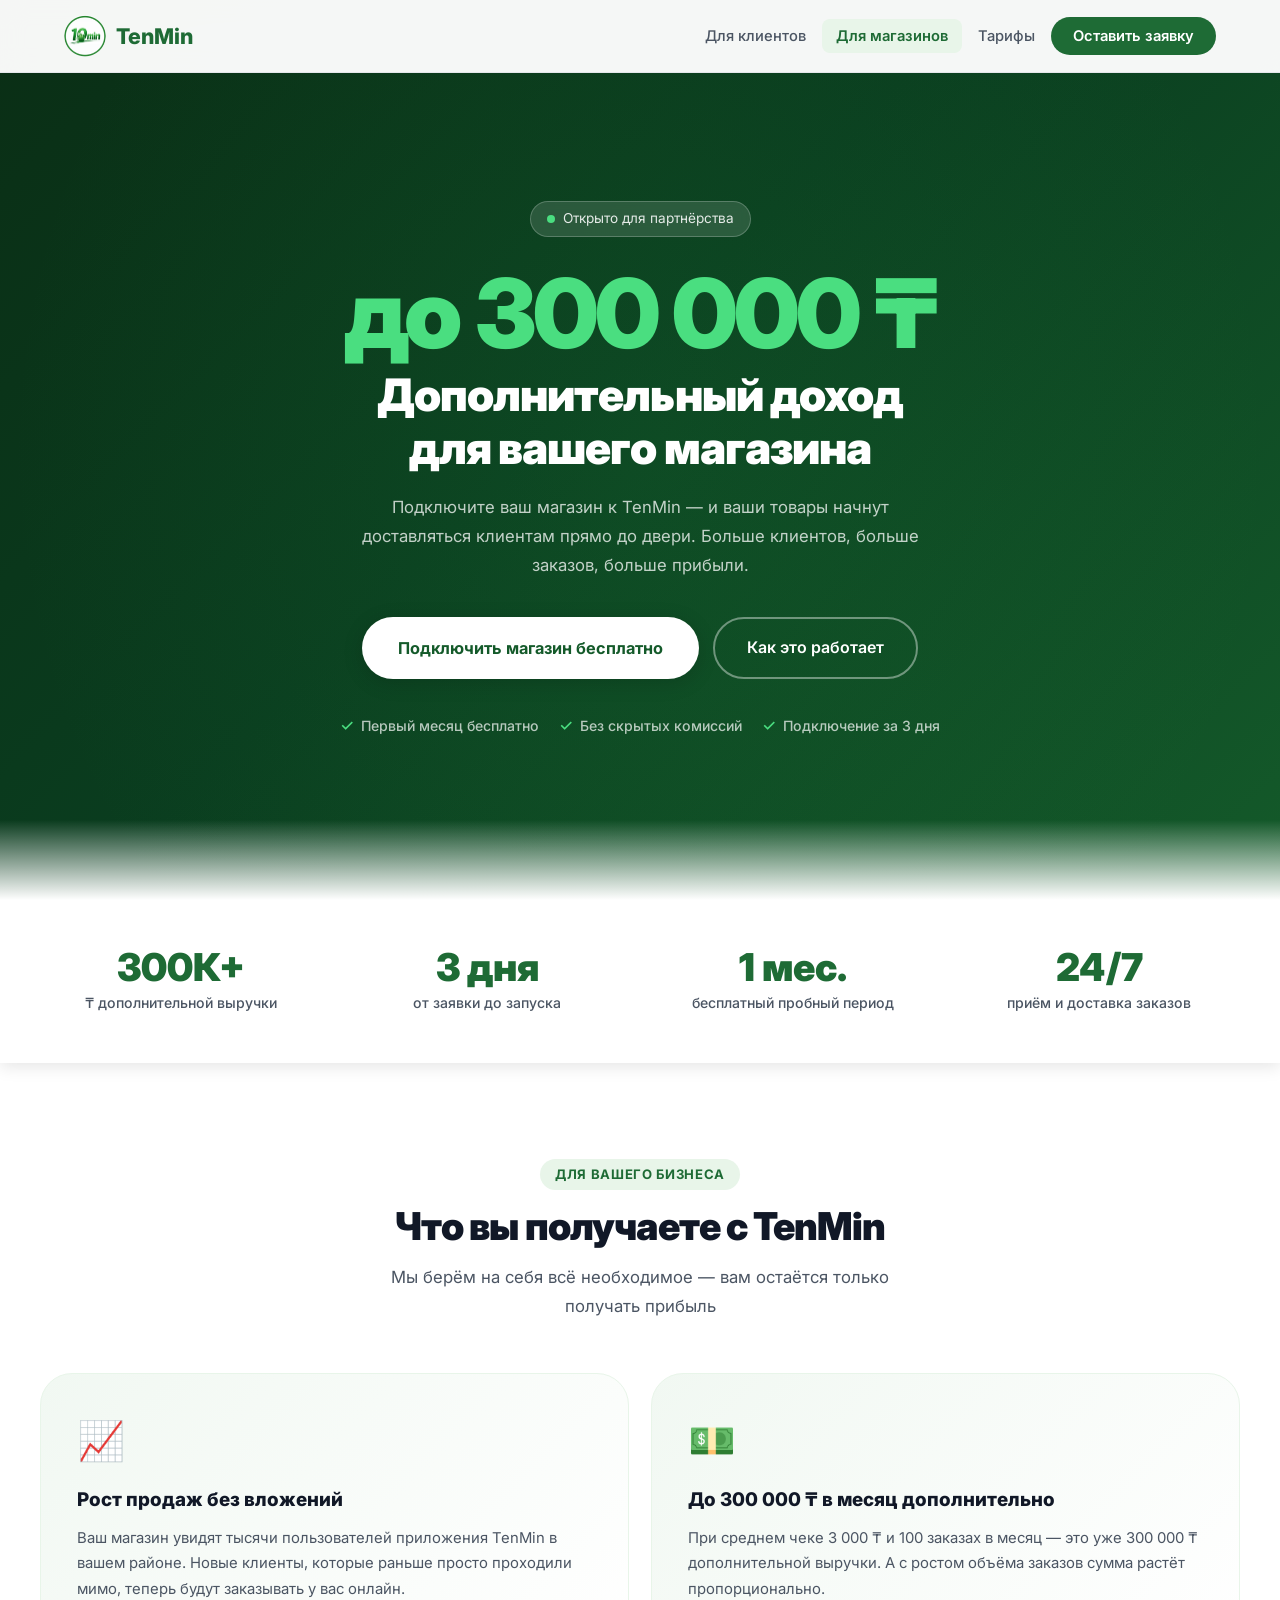
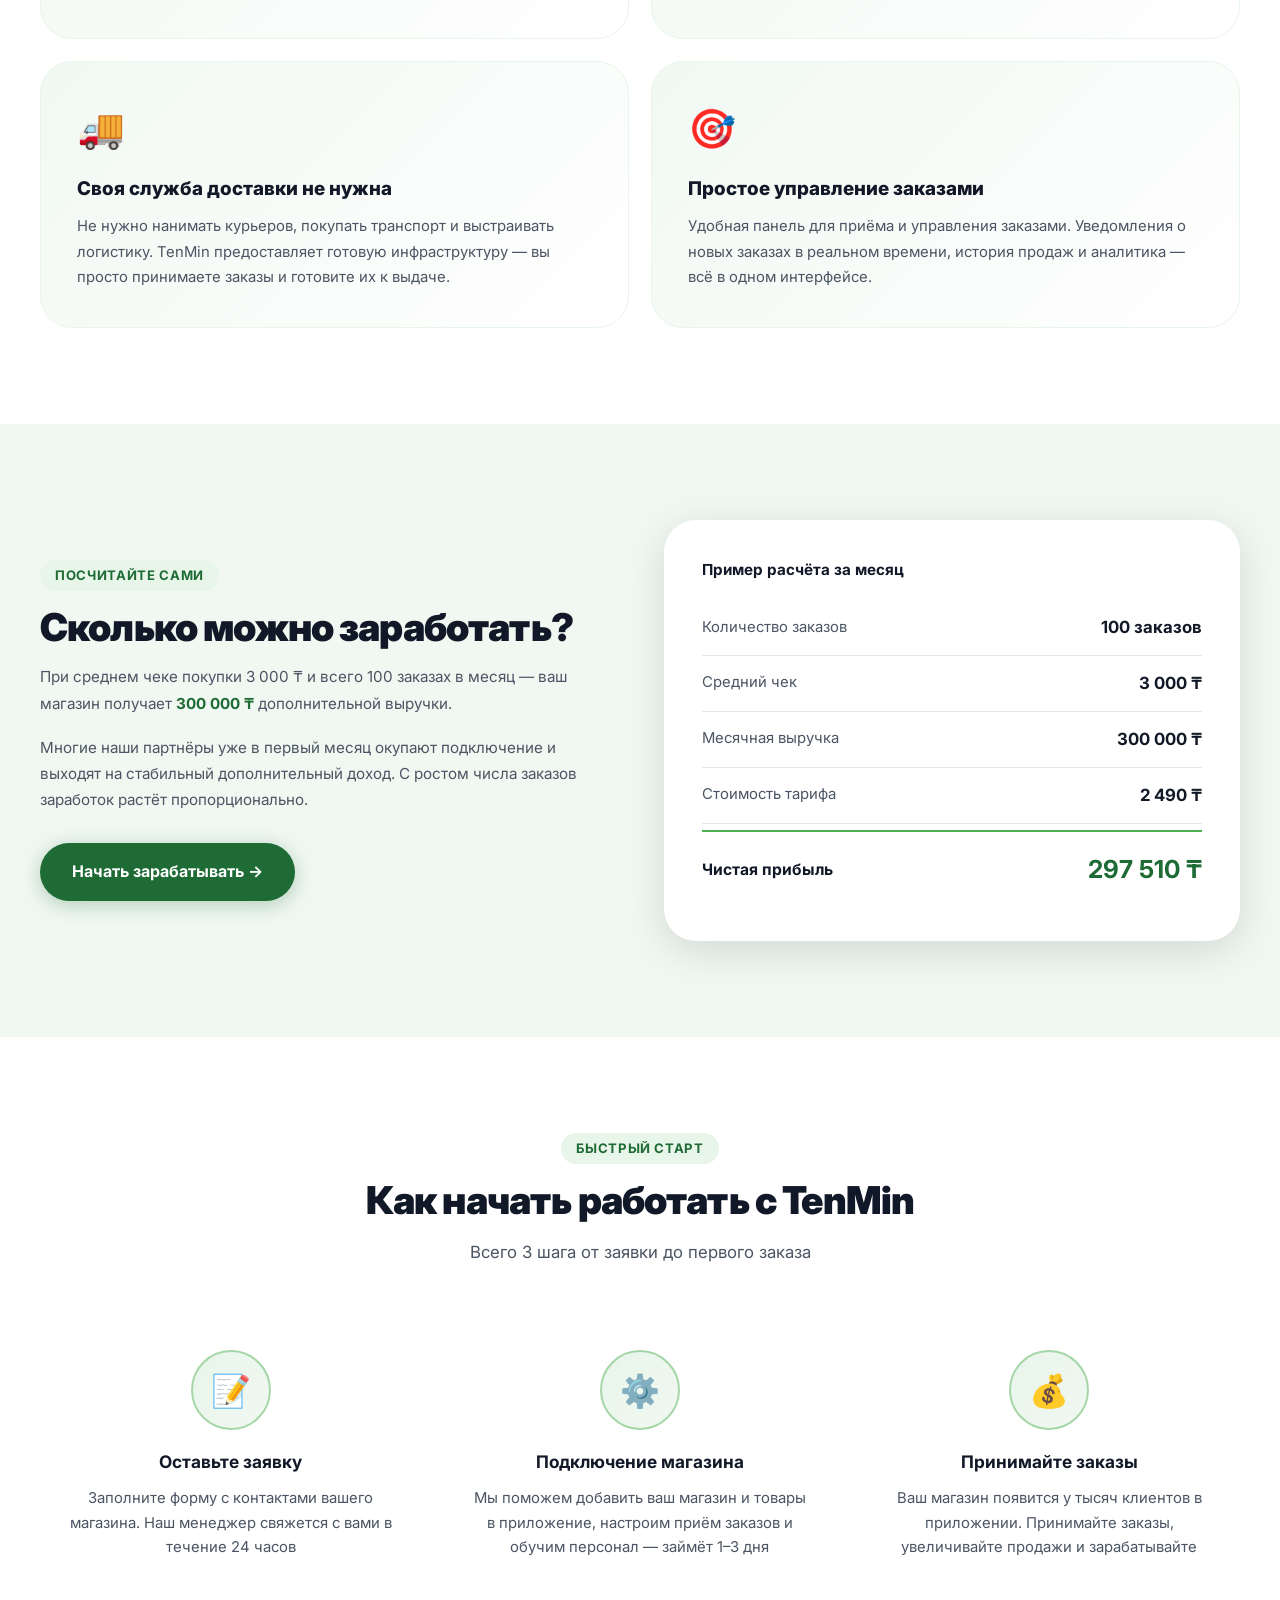
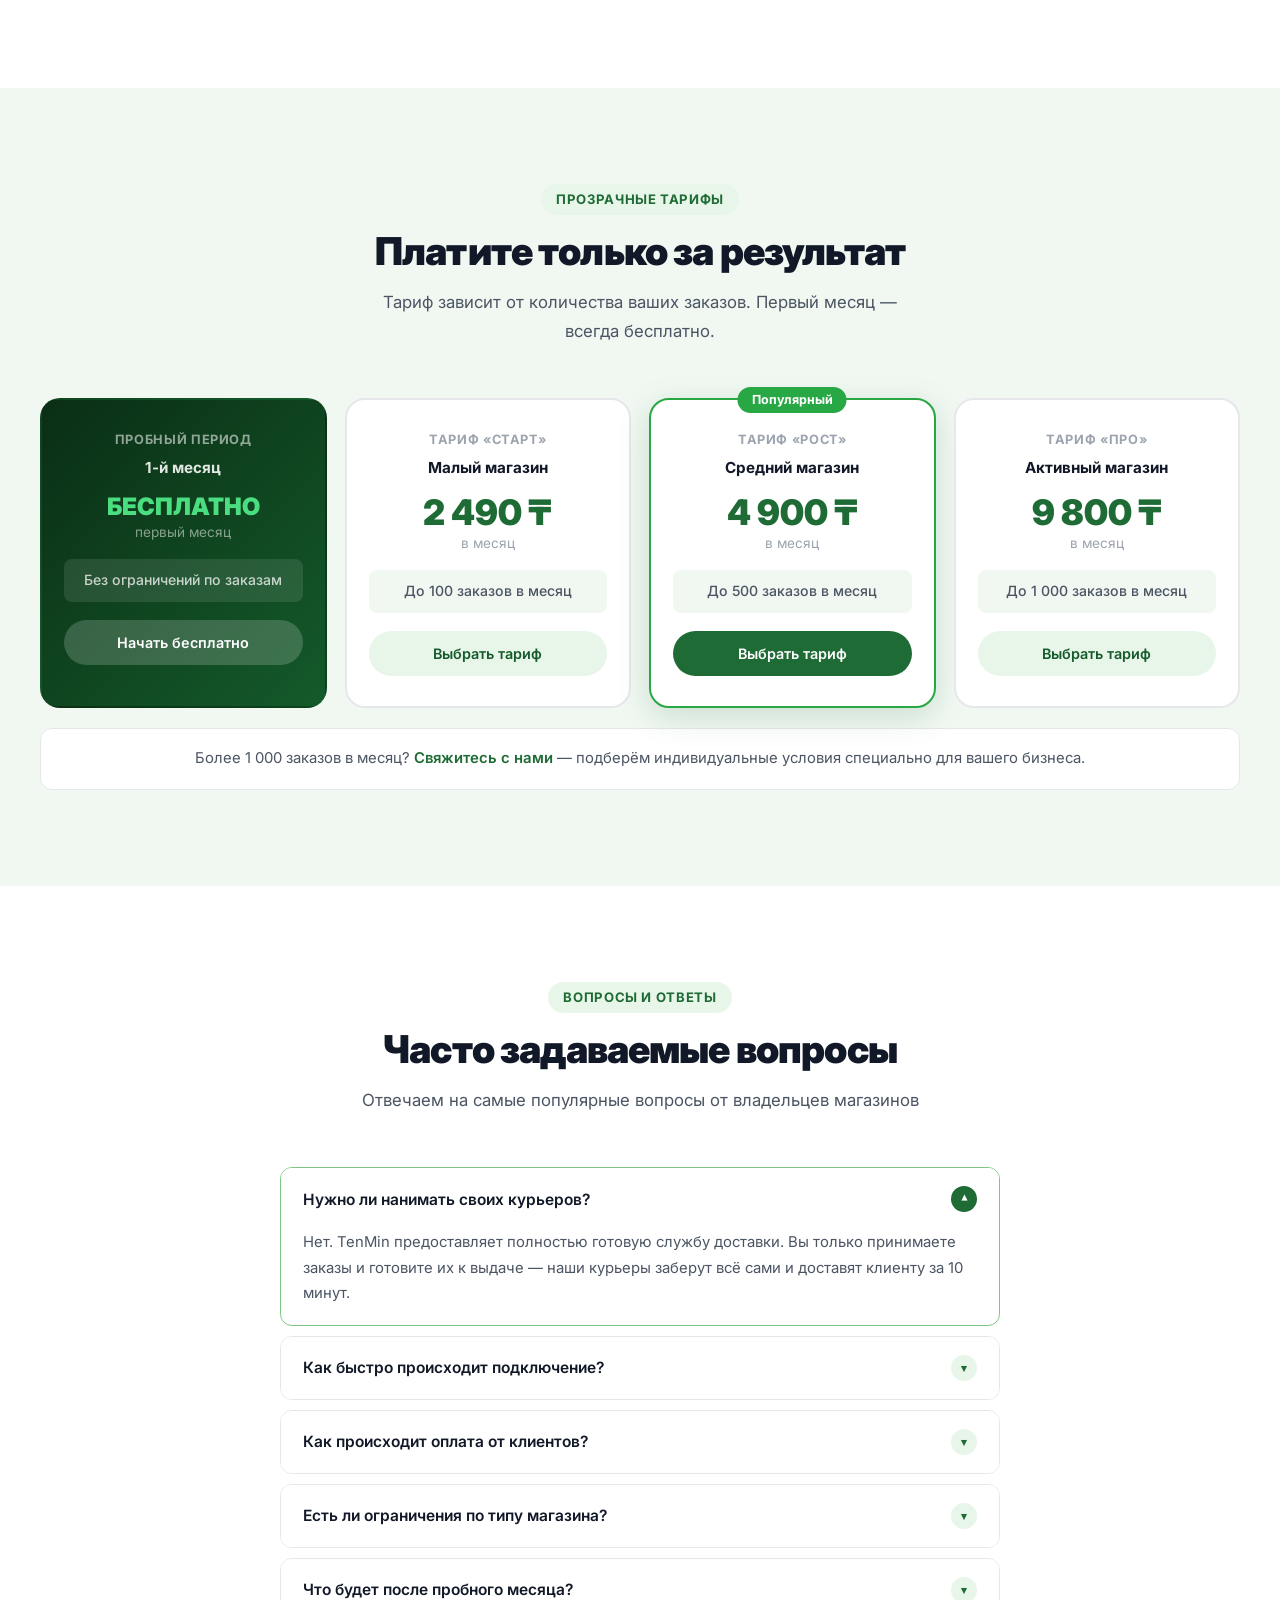
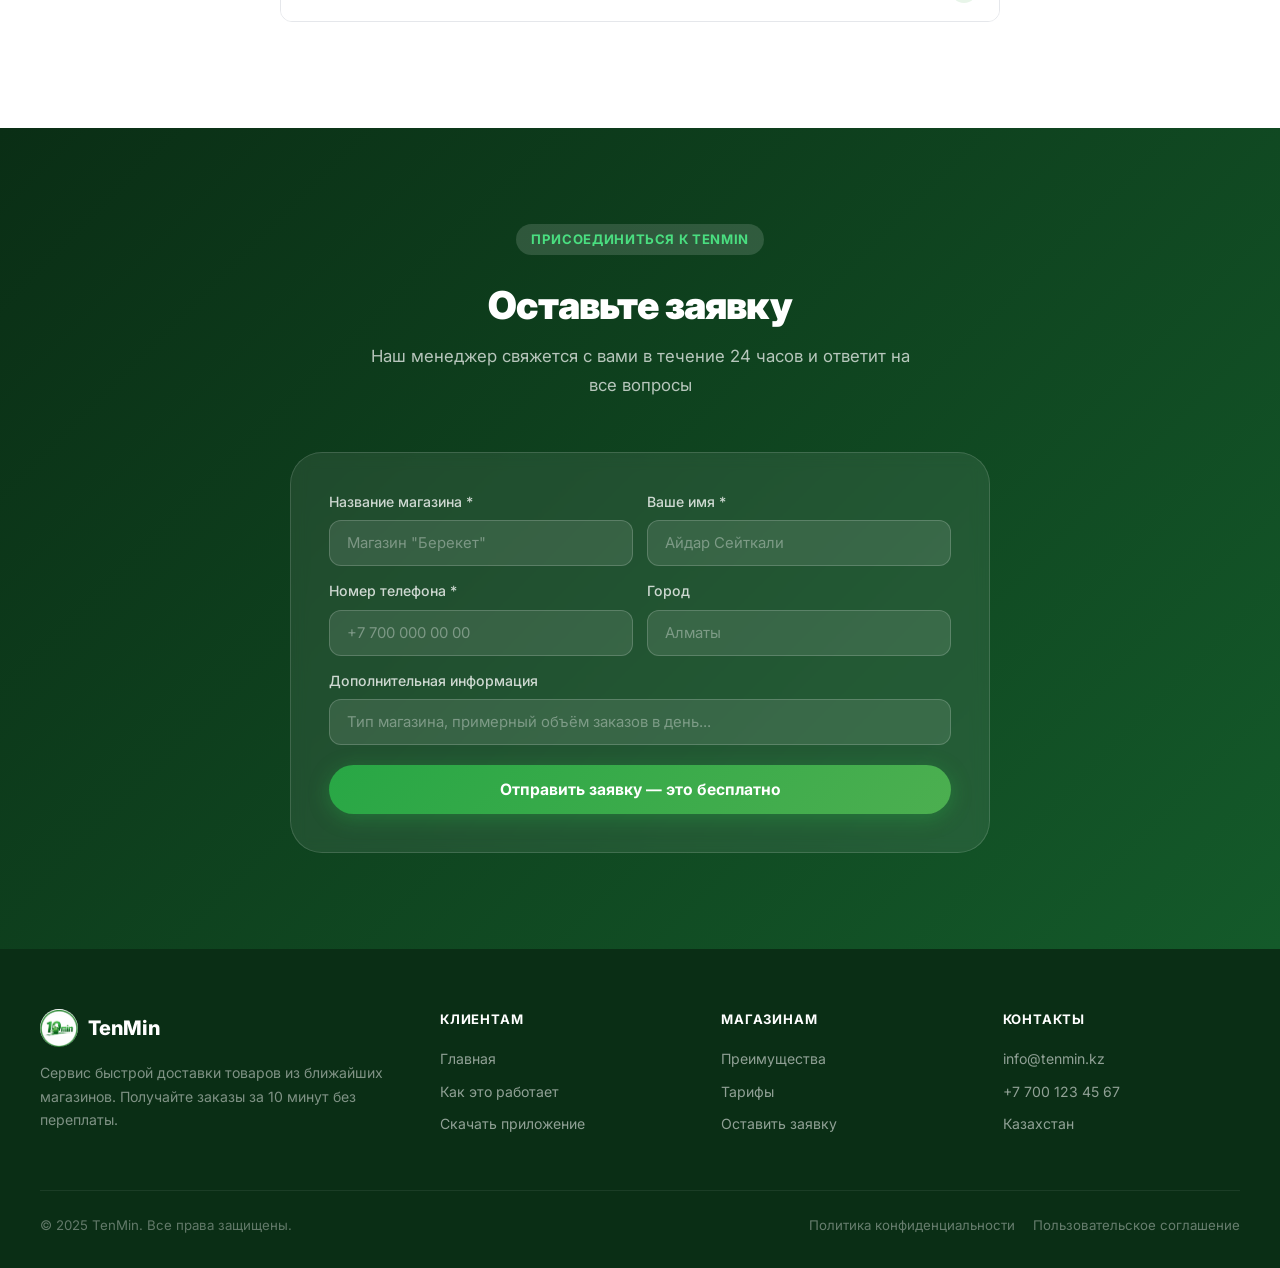
==== for-stores.html @ 0882eae9 "first commit" ====
<!DOCTYPE html>
<html lang="ru">
<head>
  <meta charset="UTF-8">
  <meta name="viewport" content="width=device-width, initial-scale=1.0">
  <title>Для магазинов — TenMin | Зарабатывайте до 300 000 ₸ в месяц</title>
  <meta name="description" content="Подключите ваш магазин к TenMin и зарабатывайте до 300 000 ₸ в месяц дополнительно. Готовая служба доставки без своих курьеров. Первый месяц — бесплатно.">
  <meta name="keywords" content="подключить магазин к доставке, партнёрство TenMin, доставка для магазина, увеличить продажи, заработок на доставке Казахстан">
  <meta name="robots" content="index, follow">
  <meta property="og:title" content="Для магазинов — TenMin | До 300 000 ₸ в месяц">
  <meta property="og:description" content="Зарабатывайте до 300 000 ₸ в месяц, подключив ваш магазин к TenMin. Готовая доставка, новые клиенты. Первый месяц бесплатно.">
  <meta property="og:type" content="website">
  <meta property="og:image" content="logo%20.png">
  <meta name="twitter:card" content="summary_large_image">
  <link rel="icon" type="image/png" href="logo%20.png">
  <link rel="preconnect" href="https://fonts.googleapis.com">
  <link rel="preconnect" href="https://fonts.gstatic.com" crossorigin>
  <link href="https://fonts.googleapis.com/css2?family=Inter:wght@400;500;600;700;800;900&display=swap" rel="stylesheet">
  <link rel="stylesheet" href="styles.css">
  <script type="application/ld+json">
  {
    "@context": "https://schema.org",
    "@type": "Service",
    "name": "TenMin для магазинов",
    "description": "Готовая служба доставки для магазинов. Увеличьте продажи и зарабатывайте до 300 000 тенге дополнительно.",
    "provider": { "@type": "Organization", "name": "TenMin" },
    "offers": [
      { "@type": "Offer", "name": "1-й месяц бесплатно", "price": "0", "priceCurrency": "KZT" },
      { "@type": "Offer", "name": "До 100 заказов", "price": "2490", "priceCurrency": "KZT" },
      { "@type": "Offer", "name": "До 500 заказов", "price": "4900", "priceCurrency": "KZT" },
      { "@type": "Offer", "name": "До 1000 заказов", "price": "9800", "priceCurrency": "KZT" }
    ]
  }
  </script>
</head>
<body>

<!-- NAV -->
<nav class="nav" id="nav">
  <div class="nav-inner">
    <a href="index.html" class="nav-logo" aria-label="TenMin — на главную">
      <img src="logo%20.png" alt="TenMin" width="42" height="42">
      <span>TenMin</span>
    </a>
    <ul class="nav-links" role="navigation" aria-label="Основная навигация">
      <li><a href="index.html" class="nav-link">Для клиентов</a></li>
      <li><a href="for-stores.html" class="nav-link active">Для магазинов</a></li>
      <li><a href="#pricing" class="nav-link">Тарифы</a></li>
      <li><a href="#contact" class="nav-link nav-cta">Оставить заявку</a></li>
    </ul>
    <button class="nav-burger" id="burger" aria-label="Открыть меню" aria-expanded="false">
      <span></span><span></span><span></span>
    </button>
  </div>
  <div class="nav-mobile" id="mobileMenu" role="navigation">
    <a href="index.html" class="nav-link">Для клиентов</a>
    <a href="for-stores.html" class="nav-link active">Для магазинов</a>
    <a href="#pricing" class="nav-link">Тарифы</a>
    <a href="#contact" class="nav-link nav-cta" style="margin-top:8px;text-align:center">Оставить заявку</a>
  </div>
</nav>

<!-- HERO -->
<header class="hero-stores" id="home">
  <div class="si">
    <div class="hero-badge" style="display:inline-flex;margin:0 auto 28px">
      <span class="hero-badge-dot"></span>
      Открыто для партнёрства
    </div>
    <span class="big-num" aria-label="до 300 000 тенге">до 300 000 ₸</span>
    <h1 class="s-title" style="color:#fff;font-size:clamp(1.8rem,3.5vw,3rem);margin-bottom:18px">
      Дополнительный доход<br>для вашего магазина
    </h1>
    <p class="s-sub" style="color:rgba(255,255,255,.75);margin:0 auto 38px;max-width:600px">
      Подключите ваш магазин к TenMin — и ваши товары начнут доставляться клиентам прямо до двери. Больше клиентов, больше заказов, больше прибыли.
    </p>
    <div class="hero-stores-actions" style="display:flex;gap:14px;justify-content:center;flex-wrap:wrap">
      <a href="#contact" class="btn-primary" style="font-size:1.02rem;padding:17px 36px">
        Подключить магазин бесплатно
      </a>
      <a href="#how-it-works" class="btn-secondary">Как это работает</a>
    </div>
    <div class="hero-trust" style="justify-content:center;margin-top:34px" role="list">
      <div class="hero-trust-item" role="listitem"><span class="check">✓</span><span>Первый месяц бесплатно</span></div>
      <div class="hero-trust-item" role="listitem"><span class="check">✓</span><span>Без скрытых комиссий</span></div>
      <div class="hero-trust-item" role="listitem"><span class="check">✓</span><span>Подключение за 3 дня</span></div>
    </div>
  </div>
</header>

<!-- STATS -->
<section class="stats-bar" aria-label="Результаты партнёров TenMin">
  <div class="stats-inner">
    <div class="stat-item">
      <div class="stat-num">300К+</div>
      <div class="stat-lbl">₸ дополнительной выручки</div>
    </div>
    <div class="stat-item">
      <div class="stat-num">3 дня</div>
      <div class="stat-lbl">от заявки до запуска</div>
    </div>
    <div class="stat-item">
      <div class="stat-num">1 мес.</div>
      <div class="stat-lbl">бесплатный пробный период</div>
    </div>
    <div class="stat-item">
      <div class="stat-num">24/7</div>
      <div class="stat-lbl">приём и доставка заказов</div>
    </div>
  </div>
</section>

<!-- STORE BENEFITS -->
<section class="section" id="benefits" aria-labelledby="sb-title">
  <div class="si">
    <div class="s-header center">
      <span class="s-tag">Для вашего бизнеса</span>
      <h2 class="s-title" id="sb-title">Что вы получаете с TenMin</h2>
      <p class="s-sub">Мы берём на себя всё необходимое — вам остаётся только получать прибыль</p>
    </div>
    <div class="store-benefits-grid">
      <article class="sb-card">
        <span class="sb-icon" aria-hidden="true">📈</span>
        <h3>Рост продаж без вложений</h3>
        <p>Ваш магазин увидят тысячи пользователей приложения TenMin в вашем районе. Новые клиенты, которые раньше просто проходили мимо, теперь будут заказывать у вас онлайн.</p>
      </article>
      <article class="sb-card">
        <span class="sb-icon" aria-hidden="true">💵</span>
        <h3>До 300 000 ₸ в месяц дополнительно</h3>
        <p>При среднем чеке 3 000 ₸ и 100 заказах в месяц — это уже 300 000 ₸ дополнительной выручки. А с ростом объёма заказов сумма растёт пропорционально.</p>
      </article>
      <article class="sb-card">
        <span class="sb-icon" aria-hidden="true">🚚</span>
        <h3>Своя служба доставки не нужна</h3>
        <p>Не нужно нанимать курьеров, покупать транспорт и выстраивать логистику. TenMin предоставляет готовую инфраструктуру — вы просто принимаете заказы и готовите их к выдаче.</p>
      </article>
      <article class="sb-card">
        <span class="sb-icon" aria-hidden="true">🎯</span>
        <h3>Простое управление заказами</h3>
        <p>Удобная панель для приёма и управления заказами. Уведомления о новых заказах в реальном времени, история продаж и аналитика — всё в одном интерфейсе.</p>
      </article>
    </div>
  </div>
</section>

<!-- EARNINGS SHOWCASE -->
<section class="section bg-pale" id="earnings" aria-labelledby="earn-title">
  <div class="si">
    <div class="earnings-grid">
      <div>
        <span class="s-tag">Посчитайте сами</span>
        <h2 class="s-title" id="earn-title">Сколько можно заработать?</h2>
        <p style="color:var(--txt2);line-height:1.72;margin-bottom:18px;font-size:.95rem">
          При среднем чеке покупки 3 000 ₸ и всего 100 заказах в месяц — ваш магазин получает <strong style="color:var(--g600)">300 000 ₸</strong> дополнительной выручки.
        </p>
        <p style="color:var(--txt2);line-height:1.72;margin-bottom:30px;font-size:.95rem">
          Многие наши партнёры уже в первый месяц окупают подключение и выходят на стабильный дополнительный доход. С ростом числа заказов заработок растёт пропорционально.
        </p>
        <a href="#contact" class="btn-green">Начать зарабатывать →</a>
      </div>
      <div class="earnings-box" role="region" aria-label="Пример расчёта дохода">
        <h3>Пример расчёта за месяц</h3>
        <div class="e-row">
          <span class="e-lbl">Количество заказов</span>
          <span class="e-val">100 заказов</span>
        </div>
        <div class="e-row">
          <span class="e-lbl">Средний чек</span>
          <span class="e-val">3 000 ₸</span>
        </div>
        <div class="e-row">
          <span class="e-lbl">Месячная выручка</span>
          <span class="e-val">300 000 ₸</span>
        </div>
        <div class="e-row">
          <span class="e-lbl">Стоимость тарифа</span>
          <span class="e-val">2 490 ₸</span>
        </div>
        <div class="e-row e-total">
          <span class="e-lbl">Чистая прибыль</span>
          <span class="e-val" style="color:var(--g600);font-size:1.55rem">297 510 ₸</span>
        </div>
      </div>
    </div>
  </div>
</section>

<!-- HOW PARTNERSHIP WORKS -->
<section class="section" id="how-it-works" aria-labelledby="how-stores-title">
  <div class="si">
    <div class="s-header center">
      <span class="s-tag">Быстрый старт</span>
      <h2 class="s-title" id="how-stores-title">Как начать работать с TenMin</h2>
      <p class="s-sub">Всего 3 шага от заявки до первого заказа</p>
    </div>
    <div class="store-steps">
      <article class="ss-card">
        <div class="ss-icon" aria-hidden="true">📝</div>
        <h3>Оставьте заявку</h3>
        <p>Заполните форму с контактами вашего магазина. Наш менеджер свяжется с вами в течение 24 часов</p>
      </article>
      <article class="ss-card">
        <div class="ss-icon" aria-hidden="true">⚙️</div>
        <h3>Подключение магазина</h3>
        <p>Мы поможем добавить ваш магазин и товары в приложение, настроим приём заказов и обучим персонал — займёт 1–3 дня</p>
      </article>
      <article class="ss-card">
        <div class="ss-icon" aria-hidden="true">💰</div>
        <h3>Принимайте заказы</h3>
        <p>Ваш магазин появится у тысяч клиентов в приложении. Принимайте заказы, увеличивайте продажи и зарабатывайте</p>
      </article>
    </div>
  </div>
</section>

<!-- PRICING -->
<section class="section" id="pricing" style="background:var(--g50)" aria-labelledby="pricing-title">
  <div class="si">
    <div class="s-header center">
      <span class="s-tag">Прозрачные тарифы</span>
      <h2 class="s-title" id="pricing-title">Платите только за результат</h2>
      <p class="s-sub">Тариф зависит от количества ваших заказов. Первый месяц — всегда бесплатно.</p>
    </div>
    <div class="pricing-grid">

      <!-- FREE -->
      <div class="p-card free">
        <div class="p-lbl">Пробный период</div>
        <div class="p-tier">1-й месяц</div>
        <div class="p-price">
          <span class="p-amount">БЕСПЛАТНО</span>
          <span class="p-period">первый месяц</span>
        </div>
        <div class="p-orders">Без ограничений по заказам</div>
        <a href="#contact" class="p-btn">Начать бесплатно</a>
      </div>

      <!-- TIER 1 -->
      <div class="p-card">
        <div class="p-lbl">Тариф «Старт»</div>
        <div class="p-tier">Малый магазин</div>
        <div class="p-price">
          <span class="p-amount">2 490 ₸</span>
          <span class="p-period">в месяц</span>
        </div>
        <div class="p-orders">До 100 заказов в месяц</div>
        <a href="#contact" class="p-btn">Выбрать тариф</a>
      </div>

      <!-- TIER 2 (FEATURED) -->
      <div class="p-card featured">
        <div class="p-lbl">Тариф «Рост»</div>
        <div class="p-tier">Средний магазин</div>
        <div class="p-price">
          <span class="p-amount">4 900 ₸</span>
          <span class="p-period">в месяц</span>
        </div>
        <div class="p-orders">До 500 заказов в месяц</div>
        <a href="#contact" class="p-btn">Выбрать тариф</a>
      </div>

      <!-- TIER 3 -->
      <div class="p-card">
        <div class="p-lbl">Тариф «Про»</div>
        <div class="p-tier">Активный магазин</div>
        <div class="p-price">
          <span class="p-amount">9 800 ₸</span>
          <span class="p-period">в месяц</span>
        </div>
        <div class="p-orders">До 1 000 заказов в месяц</div>
        <a href="#contact" class="p-btn">Выбрать тариф</a>
      </div>

    </div>
    <div class="pricing-note">
      Более 1 000 заказов в месяц? <a href="#contact">Свяжитесь с нами</a> — подберём индивидуальные условия специально для вашего бизнеса.
    </div>
  </div>
</section>

<!-- FAQ -->
<section class="section" id="faq" aria-labelledby="faq-title">
  <div class="si">
    <div class="s-header center">
      <span class="s-tag">Вопросы и ответы</span>
      <h2 class="s-title" id="faq-title">Часто задаваемые вопросы</h2>
      <p class="s-sub">Отвечаем на самые популярные вопросы от владельцев магазинов</p>
    </div>
    <div class="faq-list" role="list">

      <div class="faq-item open" role="listitem">
        <button class="faq-q" aria-expanded="true" aria-controls="faq1">
          Нужно ли нанимать своих курьеров?
          <span class="faq-chevron" aria-hidden="true">▾</span>
        </button>
        <div class="faq-a" id="faq1">
          Нет. TenMin предоставляет полностью готовую службу доставки. Вы только принимаете заказы и готовите их к выдаче — наши курьеры заберут всё сами и доставят клиенту за 10 минут.
        </div>
      </div>

      <div class="faq-item" role="listitem">
        <button class="faq-q" aria-expanded="false" aria-controls="faq2">
          Как быстро происходит подключение?
          <span class="faq-chevron" aria-hidden="true">▾</span>
        </button>
        <div class="faq-a" id="faq2">
          От заявки до первого заказа — 1–3 рабочих дня. Наша команда поможет загрузить ваш ассортимент, настроить профиль магазина в приложении и обучить сотрудников работе с платформой.
        </div>
      </div>

      <div class="faq-item" role="listitem">
        <button class="faq-q" aria-expanded="false" aria-controls="faq3">
          Как происходит оплата от клиентов?
          <span class="faq-chevron" aria-hidden="true">▾</span>
        </button>
        <div class="faq-a" id="faq3">
          Клиенты оплачивают заказы через приложение — картой или онлайн. Собранные средства за вычетом стоимости тарифа регулярно переводятся на ваш счёт. Никаких задержек и скрытых удержаний.
        </div>
      </div>

      <div class="faq-item" role="listitem">
        <button class="faq-q" aria-expanded="false" aria-controls="faq4">
          Есть ли ограничения по типу магазина?
          <span class="faq-chevron" aria-hidden="true">▾</span>
        </button>
        <div class="faq-a" id="faq4">
          TenMin подходит для любых магазинов с физическими товарами: овощные и фруктовые лавки, мини-маркеты, бакалея, хозяйственные магазины. Если вы продаёте товары — мы доставим их вашим клиентам.
        </div>
      </div>

      <div class="faq-item" role="listitem">
        <button class="faq-q" aria-expanded="false" aria-controls="faq5">
          Что будет после пробного месяца?
          <span class="faq-chevron" aria-hidden="true">▾</span>
        </button>
        <div class="faq-a" id="faq5">
          После первого бесплатного месяца вы выбираете подходящий тариф в зависимости от объёма заказов. Никаких автоматических списаний — вы сами принимаете решение о продолжении работы.
        </div>
      </div>

    </div>
  </div>
</section>

<!-- CONTACT FORM -->
<section class="contact-sec" id="contact" aria-labelledby="contact-title">
  <div class="contact-wrap">
    <span class="s-tag" style="background:rgba(255,255,255,.14);color:#4ade80">Присоединиться к TenMin</span>
    <h2 class="s-title" style="color:#fff;margin-top:14px" id="contact-title">Оставьте заявку</h2>
    <p class="s-sub" style="color:rgba(255,255,255,.7);margin-left:auto;margin-right:auto">
      Наш менеджер свяжется с вами в течение 24 часов и ответит на все вопросы
    </p>
    <form class="contact-form" id="contactForm" novalidate aria-label="Форма заявки на подключение">
      <div class="f-row">
        <div class="f-grp">
          <label class="f-lbl" for="storeName">Название магазина *</label>
          <input class="f-inp" type="text" id="storeName" name="storeName" placeholder='Магазин "Берекет"' required autocomplete="organization">
        </div>
        <div class="f-grp">
          <label class="f-lbl" for="ownerName">Ваше имя *</label>
          <input class="f-inp" type="text" id="ownerName" name="ownerName" placeholder="Айдар Сейткали" required autocomplete="name">
        </div>
      </div>
      <div class="f-row">
        <div class="f-grp">
          <label class="f-lbl" for="phone">Номер телефона *</label>
          <input class="f-inp" type="tel" id="phone" name="phone" placeholder="+7 700 000 00 00" required autocomplete="tel">
        </div>
        <div class="f-grp">
          <label class="f-lbl" for="city">Город</label>
          <input class="f-inp" type="text" id="city" name="city" placeholder="Алматы" autocomplete="address-level2">
        </div>
      </div>
      <div class="f-grp">
        <label class="f-lbl" for="comment">Дополнительная информация</label>
        <input class="f-inp" type="text" id="comment" name="comment" placeholder="Тип магазина, примерный объём заказов в день...">
      </div>
      <button type="submit" class="f-btn" id="submitBtn">
        Отправить заявку — это бесплатно
      </button>
      <p id="formSuccess" style="display:none;text-align:center;margin-top:16px;color:#4ade80;font-weight:600;font-size:.95rem">
        ✓ Заявка отправлена! Свяжемся с вами в течение 24 часов.
      </p>
    </form>
  </div>
</section>

<!-- FOOTER -->
<footer class="footer" role="contentinfo">
  <div class="footer-inner">
    <div class="footer-top">
      <div>
        <div class="f-brand">
          <img src="logo%20.png" alt="TenMin" width="38" height="38">
          <span>TenMin</span>
        </div>
        <p class="f-tagline">Сервис быстрой доставки товаров из ближайших магазинов. Получайте заказы за 10 минут без переплаты.</p>
      </div>
      <div class="f-col">
        <h4>Клиентам</h4>
        <ul class="f-links">
          <li><a href="index.html">Главная</a></li>
          <li><a href="index.html#how-it-works">Как это работает</a></li>
          <li><a href="#">Скачать приложение</a></li>
        </ul>
      </div>
      <div class="f-col">
        <h4>Магазинам</h4>
        <ul class="f-links">
          <li><a href="#benefits">Преимущества</a></li>
          <li><a href="#pricing">Тарифы</a></li>
          <li><a href="#contact">Оставить заявку</a></li>
        </ul>
      </div>
      <div class="f-col">
        <h4>Контакты</h4>
        <ul class="f-links">
          <li><a href="mailto:info@tenmin.kz">info@tenmin.kz</a></li>
          <li><a href="tel:+77001234567">+7 700 123 45 67</a></li>
          <li><a href="#">Казахстан</a></li>
        </ul>
      </div>
    </div>
    <hr class="footer-hr">
    <div class="footer-bot">
      <p class="footer-copy">© 2025 TenMin. Все права защищены.</p>
      <div class="footer-legal">
        <a href="#">Политика конфиденциальности</a>
        <a href="#">Пользовательское соглашение</a>
      </div>
    </div>
  </div>
</footer>

<script>
  // FAQ accordion
  document.querySelectorAll('.faq-q').forEach(btn => {
    btn.addEventListener('click', function() {
      const item = this.closest('.faq-item');
      const isOpen = item.classList.contains('open');
      document.querySelectorAll('.faq-item').forEach(i => {
        i.classList.remove('open');
        i.querySelector('.faq-q').setAttribute('aria-expanded', 'false');
      });
      if (!isOpen) {
        item.classList.add('open');
        this.setAttribute('aria-expanded', 'true');
      }
    });
  });

  // Sticky nav
  const nav = document.getElementById('nav');
  window.addEventListener('scroll', () => {
    nav.style.boxShadow = scrollY > 20 ? '0 4px 20px rgba(0,0,0,.1)' : '';
  }, { passive: true });

  // Mobile burger
  const burger = document.getElementById('burger');
  const menu = document.getElementById('mobileMenu');
  burger.addEventListener('click', () => {
    const open = menu.classList.toggle('open');
    burger.setAttribute('aria-expanded', open);
  });
  menu.querySelectorAll('a').forEach(a => {
    a.addEventListener('click', () => {
      menu.classList.remove('open');
      burger.setAttribute('aria-expanded', 'false');
    });
  });

  // Form submit
  document.getElementById('contactForm').addEventListener('submit', function(e) {
    e.preventDefault();
    const name = document.getElementById('storeName').value.trim();
    const phone = document.getElementById('phone').value.trim();
    if (!name || !phone) {
      alert('Пожалуйста, заполните обязательные поля: название магазина и телефон.');
      return;
    }
    const btn = document.getElementById('submitBtn');
    btn.textContent = 'Отправляем...';
    btn.disabled = true;
    setTimeout(() => {
      btn.style.display = 'none';
      document.getElementById('formSuccess').style.display = 'block';
    }, 800);
  });
</script>
</body>
</html>
---- styles.css ----
:root {
  --g900: #0a2e15;
  --g800: #0d3b1e;
  --g700: #145a2a;
  --g600: #1e6b35;
  --g500: #28a745;
  --g400: #4caf50;
  --g300: #81c784;
  --g200: #a5d6a7;
  --g100: #e8f5e9;
  --g50:  #f1f8f2;
  --txt:  #111827;
  --txt2: #4b5563;
  --txt3: #9ca3af;
  --white: #ffffff;
  --border: #e5e7eb;
  --sh-sm: 0 1px 3px rgba(0,0,0,.1);
  --sh-md: 0 4px 16px rgba(0,0,0,.1);
  --sh-lg: 0 10px 40px rgba(0,0,0,.13);
  --sh-xl: 0 20px 60px rgba(0,0,0,.16);
  --r-sm: 8px; --r-md: 12px; --r-lg: 20px; --r-xl: 32px;
  --t: .25s ease;
}

*,*::before,*::after{box-sizing:border-box;margin:0;padding:0}
html{scroll-behavior:smooth;font-size:16px}
body{font-family:'Inter',-apple-system,BlinkMacSystemFont,sans-serif;color:var(--txt);line-height:1.6;background:#fff;-webkit-font-smoothing:antialiased}
img{max-width:100%;height:auto}
a{text-decoration:none;color:inherit}
ul{list-style:none}

/* ── NAV ── */
.nav{position:fixed;top:0;left:0;right:0;z-index:200;background:rgba(255,255,255,.96);backdrop-filter:blur(12px);-webkit-backdrop-filter:blur(12px);border-bottom:1px solid var(--border);transition:box-shadow var(--t)}
.nav-inner{max-width:1200px;margin:0 auto;padding:0 24px;height:72px;display:flex;align-items:center;justify-content:space-between;gap:24px}
.nav-logo{display:flex;align-items:center;gap:10px;font-weight:800;font-size:1.35rem;color:var(--g600)}
.nav-logo img{width:42px;height:42px;border-radius:50%;object-fit:cover}
.nav-links{display:flex;align-items:center;gap:2px}
.nav-link{padding:8px 14px;border-radius:var(--r-sm);font-weight:500;font-size:.92rem;color:var(--txt2);transition:var(--t)}
.nav-link:hover{color:var(--g600);background:var(--g50)}
.nav-link.active{color:var(--g600);background:var(--g100);font-weight:600}
.nav-cta{background:var(--g600);color:#fff !important;border-radius:50px;padding:10px 22px !important;font-weight:600}
.nav-cta:hover{background:var(--g700) !important;transform:translateY(-1px)}
.nav-burger{display:none;flex-direction:column;gap:5px;cursor:pointer;padding:6px;background:none;border:none}
.nav-burger span{display:block;width:24px;height:2px;background:var(--txt);border-radius:2px;transition:var(--t)}
.nav-mobile{display:none;position:fixed;top:72px;left:0;right:0;background:#fff;border-bottom:1px solid var(--border);padding:16px 24px 20px;box-shadow:0 8px 24px rgba(0,0,0,.1);z-index:190;flex-direction:column;gap:4px}
.nav-mobile.open{display:flex}
.nav-mobile .nav-link{padding:12px 14px;font-size:1rem}

/* ── BUTTONS ── */
.btn-primary{display:inline-flex;align-items:center;gap:8px;background:#fff;color:var(--g700);padding:16px 32px;border-radius:50px;font-weight:700;font-size:1rem;transition:var(--t);box-shadow:0 4px 20px rgba(0,0,0,.15)}
.btn-primary:hover{transform:translateY(-2px);box-shadow:0 8px 32px rgba(0,0,0,.2)}
.btn-secondary{display:inline-flex;align-items:center;gap:8px;background:transparent;color:#fff;padding:16px 32px;border-radius:50px;font-weight:600;font-size:1rem;border:2px solid rgba(255,255,255,.4);transition:var(--t)}
.btn-secondary:hover{background:rgba(255,255,255,.12);border-color:rgba(255,255,255,.7)}
.btn-green{display:inline-flex;align-items:center;gap:8px;background:var(--g600);color:#fff;padding:16px 32px;border-radius:50px;font-weight:700;font-size:1rem;transition:var(--t);box-shadow:0 4px 20px rgba(30,107,53,.3)}
.btn-green:hover{background:var(--g700);transform:translateY(-2px);box-shadow:0 8px 32px rgba(30,107,53,.4)}

/* ── HERO (CLIENT) ── */
.hero{min-height:100vh;background:linear-gradient(135deg,var(--g900) 0%,var(--g700) 55%,var(--g600) 100%);display:flex;align-items:center;padding:100px 24px 60px;position:relative;overflow:hidden}
.hero::before{content:'';position:absolute;top:-40%;right:-15%;width:70%;height:180%;background:radial-gradient(ellipse,rgba(40,167,69,.13) 0%,transparent 70%);pointer-events:none}
.hero::after{content:'';position:absolute;bottom:0;left:0;right:0;height:80px;background:linear-gradient(to top,#fff,transparent)}
.hero-inner{max-width:1200px;margin:0 auto;width:100%;display:grid;grid-template-columns:1fr 1fr;gap:56px;align-items:center;position:relative;z-index:1}
.hero-badge{display:inline-flex;align-items:center;gap:8px;background:rgba(255,255,255,.13);border:1px solid rgba(255,255,255,.22);border-radius:50px;padding:6px 16px;font-size:.85rem;color:rgba(255,255,255,.88);margin-bottom:22px;backdrop-filter:blur(6px)}
.hero-badge-dot{width:8px;height:8px;background:#4ade80;border-radius:50%;animation:pulse 2s ease-in-out infinite;flex-shrink:0}
@keyframes pulse{0%,100%{opacity:1;transform:scale(1)}50%{opacity:.6;transform:scale(1.3)}}
.hero-title{font-size:clamp(2.4rem,5vw,3.8rem);font-weight:900;color:#fff;line-height:1.08;margin-bottom:20px;letter-spacing:-.025em}
.hero-title span{color:#4ade80}
.hero-sub{font-size:1.1rem;color:rgba(255,255,255,.78);max-width:480px;margin-bottom:34px;line-height:1.7}
.hero-actions{display:flex;gap:14px;flex-wrap:wrap;margin-bottom:40px}
.hero-trust{display:flex;align-items:center;gap:20px;flex-wrap:wrap}
.hero-trust-item{display:flex;align-items:center;gap:7px;color:rgba(255,255,255,.7);font-size:.88rem;font-weight:500}
.hero-trust-item .check{color:#4ade80;font-size:1rem}
.hero-img{display:flex;justify-content:center;align-items:center}
.hero-img img{max-width:100%;max-height:480px;object-fit:contain;filter:drop-shadow(0 20px 50px rgba(0,0,0,.45));animation:float 4s ease-in-out infinite}
@keyframes float{0%,100%{transform:translateY(0)}50%{transform:translateY(-14px)}}

/* ── STATS BAR ── */
.stats-bar{background:#fff;padding:48px 24px;box-shadow:var(--sh-md)}
.stats-inner{max-width:1200px;margin:0 auto;display:grid;grid-template-columns:repeat(4,1fr);gap:24px;text-align:center}
.stat-num{font-size:2.4rem;font-weight:900;color:var(--g600);line-height:1;margin-bottom:6px}
.stat-lbl{font-size:.88rem;color:var(--txt2);font-weight:500}

/* ── SECTION BASE ── */

.section{padding:96px 24px}
.si{max-width:1200px;margin:0 auto}
.s-tag{display:inline-block;background:var(--g100);color:var(--g600);padding:5px 15px;border-radius:50px;font-size:.82rem;font-weight:700;margin-bottom:14px;text-transform:uppercase;letter-spacing:.05em}
.s-title{font-size:clamp(1.75rem,3vw,2.75rem);font-weight:900;color:var(--txt);line-height:1.18;margin-bottom:14px;letter-spacing:-.022em}
.s-sub{font-size:1.05rem;color:var(--txt2);max-width:560px;line-height:1.72;margin-bottom:52px}
.s-header{margin-bottom:52px}
.s-header.center{text-align:center}
.s-header.center .s-sub{margin-left:auto;margin-right:auto}

/* ── HOW IT WORKS ── */
.bg-pale{background:var(--g50)}
.steps-grid{display:grid;grid-template-columns:repeat(3,1fr);gap:28px;position:relative}
.steps-grid::before{content:'';position:absolute;top:32px;left:calc(33.33% + 4px);right:calc(33.33% + 4px);height:2px;background:linear-gradient(to right,var(--g300),var(--g500),var(--g300));z-index:0}
.step-card{background:#fff;border-radius:var(--r-lg);padding:36px 26px;text-align:center;box-shadow:var(--sh-md);position:relative;z-index:1;transition:var(--t)}
.step-card:hover{transform:translateY(-4px);box-shadow:var(--sh-lg)}
.step-num{width:64px;height:64px;background:linear-gradient(135deg,var(--g500),var(--g600));border-radius:50%;display:flex;align-items:center;justify-content:center;margin:0 auto 18px;font-size:1.5rem;font-weight:900;color:#fff;box-shadow:0 4px 16px rgba(30,107,53,.35)}
.step-icon{font-size:2rem;margin-bottom:14px}
.step-title{font-size:1.1rem;font-weight:700;color:var(--txt);margin-bottom:10px}
.step-desc{color:var(--txt2);font-size:.93rem;line-height:1.62}

/* ── FEATURES GRID ── */
.features-grid{display:grid;grid-template-columns:repeat(2,1fr);gap:20px}
.feat-card{background:#fff;border:1px solid var(--border);border-radius:var(--r-lg);padding:30px;display:flex;gap:18px;align-items:flex-start;transition:var(--t)}
.feat-card:hover{border-color:var(--g300);box-shadow:var(--sh-md);transform:translateY(-2px)}
.feat-icon{width:52px;height:52px;background:var(--g100);border-radius:var(--r-md);display:flex;align-items:center;justify-content:center;font-size:1.5rem;flex-shrink:0}
.feat-content h3{font-size:1.02rem;font-weight:700;color:var(--txt);margin-bottom:8px}
.feat-content p{color:var(--txt2);font-size:.92rem;line-height:1.62}

/* ── CTA DARK ── */
.cta-dark{background:linear-gradient(135deg,var(--g900) 0%,var(--g700) 100%);padding:96px 24px;text-align:center;position:relative;overflow:hidden}
.cta-dark::before{content:'';position:absolute;inset:0;background:url("data:image/svg+xml,%3Csvg width='60' height='60' viewBox='0 0 60 60' xmlns='http://www.w3.org/2000/svg'%3E%3Ccircle cx='30' cy='30' r='3' fill='%23ffffff' fill-opacity='.03'/%3E%3C/svg%3E")}
.cta-dark .si{position:relative}
.cta-title{font-size:clamp(2rem,4vw,3rem);font-weight:900;color:#fff;margin-bottom:18px;letter-spacing:-.02em}
.cta-sub{font-size:1.05rem;color:rgba(255,255,255,.72);max-width:520px;margin:0 auto 36px;line-height:1.72}

/* ── HERO STORES ── */
.hero-stores{min-height:100vh;background:linear-gradient(135deg,var(--g900) 0%,#0a3d1f 45%,var(--g700) 100%);display:flex;align-items:center;padding:100px 24px 60px;position:relative;overflow:hidden;text-align:center}
.hero-stores::before{content:'';position:absolute;top:-30%;left:50%;transform:translateX(-50%);width:100%;height:160%;background:radial-gradient(ellipse at center,rgba(40,167,69,.11) 0%,transparent 70%);pointer-events:none}
.hero-stores::after{content:'';position:absolute;bottom:0;left:0;right:0;height:80px;background:linear-gradient(to top,#fff,transparent)}
.hero-stores .si{position:relative;z-index:1;max-width:860px}
.big-num{font-size:clamp(3.5rem,8vw,6rem);font-weight:900;color:#4ade80;line-height:1;display:block;margin-bottom:8px;letter-spacing:-.03em}

/* ── STORE BENEFITS ── */
.store-benefits-grid{display:grid;grid-template-columns:repeat(2,1fr);gap:22px}
.sb-card{background:linear-gradient(135deg,var(--g50),#fff);border:1px solid var(--g100);border-radius:var(--r-xl);padding:36px;transition:var(--t)}
.sb-card:hover{box-shadow:var(--sh-lg);transform:translateY(-4px);border-color:var(--g300)}
.sb-icon{font-size:2.4rem;margin-bottom:14px;display:block}
.sb-card h3{font-size:1.18rem;font-weight:800;color:var(--txt);margin-bottom:10px}
.sb-card p{color:var(--txt2);line-height:1.72;font-size:.93rem}

/* ── EARNINGS ── */
.earnings-grid{display:grid;grid-template-columns:1fr 1fr;gap:48px;align-items:center}
.earnings-box{background:#fff;border-radius:var(--r-xl);padding:38px;box-shadow:var(--sh-lg)}
.earnings-box h3{font-size:.95rem;font-weight:700;color:var(--txt);margin-bottom:18px}
.e-row{display:flex;justify-content:space-between;align-items:center;padding:14px 0;border-bottom:1px solid var(--border)}
.e-row:last-child{border-bottom:none;padding-top:18px;margin-top:6px;border-top:2px solid var(--g400)}
.e-lbl{font-size:.93rem;color:var(--txt2)}
.e-val{font-size:1.05rem;font-weight:700;color:var(--txt)}
.e-total .e-lbl{font-size:.98rem;font-weight:700;color:var(--txt)}
.e-total .e-val{font-size:1.55rem;color:var(--g600)}

/* ── STORE STEPS ── */
.store-steps{display:grid;grid-template-columns:repeat(3,1fr);gap:28px}
.ss-card{text-align:center;padding:32px 20px}
.ss-icon{width:80px;height:80px;background:linear-gradient(135deg,var(--g100),var(--g50));border:2px solid var(--g200);border-radius:50%;display:flex;align-items:center;justify-content:center;margin:0 auto 18px;font-size:2rem}
.ss-card h3{font-size:1.08rem;font-weight:700;margin-bottom:10px;color:var(--txt)}
.ss-card p{color:var(--txt2);font-size:.93rem;line-height:1.65}

/* ── PRICING ── */
.pricing-grid{display:grid;grid-template-columns:repeat(4,1fr);gap:18px}
.p-card{background:#fff;border:2px solid var(--border);border-radius:var(--r-lg);padding:30px 22px;text-align:center;position:relative;transition:var(--t)}
.p-card:hover{border-color:var(--g400);box-shadow:var(--sh-lg);transform:translateY(-4px)}
.p-card.featured{border-color:var(--g500);box-shadow:0 8px 32px rgba(30,107,53,.18)}
.p-card.featured::before{content:'Популярный';position:absolute;top:-13px;left:50%;transform:translateX(-50%);background:var(--g500);color:#fff;padding:3px 14px;border-radius:50px;font-size:.78rem;font-weight:700;white-space:nowrap}
.p-card.free{background:linear-gradient(135deg,var(--g900),var(--g700));border-color:transparent}
.p-lbl{font-size:.8rem;font-weight:700;text-transform:uppercase;letter-spacing:.05em;color:var(--txt3);margin-bottom:6px}
.p-card.free .p-lbl{color:rgba(255,255,255,.55)}
.p-tier{font-size:.95rem;font-weight:700;color:var(--txt);margin-bottom:14px}
.p-card.free .p-tier{color:rgba(255,255,255,.88)}
.p-price{margin-bottom:16px}
.p-amount{font-size:2.2rem;font-weight:900;color:var(--g600);line-height:1;display:block}
.p-card.free .p-amount{color:#4ade80;font-size:1.5rem}
.p-period{font-size:.85rem;color:var(--txt3);display:block;margin-top:3px}
.p-card.free .p-period{color:rgba(255,255,255,.5)}
.p-orders{font-size:.88rem;color:var(--txt2);padding:10px 14px;background:var(--g50);border-radius:var(--r-sm);margin-bottom:18px;font-weight:500}
.p-card.free .p-orders{background:rgba(255,255,255,.1);color:rgba(255,255,255,.75)}
.p-btn{display:block;width:100%;padding:11px;background:var(--g100);color:var(--g700);border-radius:50px;font-weight:600;font-size:.9rem;transition:var(--t);text-align:center}
.p-btn:hover{background:var(--g600);color:#fff}
.p-card.free .p-btn{background:rgba(255,255,255,.18);color:#fff}
.p-card.free .p-btn:hover{background:rgba(255,255,255,.3)}
.p-card.featured .p-btn{background:var(--g600);color:#fff}
.p-card.featured .p-btn:hover{background:var(--g700)}
.pricing-note{text-align:center;margin-top:20px;padding:18px 24px;background:#fff;border-radius:var(--r-md);border:1px solid var(--border);font-size:.93rem;color:var(--txt2)}
.pricing-note a{color:var(--g600);font-weight:600}

/* ── FAQ ── */
.faq-list{max-width:720px;margin:0 auto}
.faq-item{border:1px solid var(--border);border-radius:var(--r-md);margin-bottom:10px;overflow:hidden;transition:var(--t)}
.faq-item:hover,.faq-item.open{border-color:var(--g300)}
.faq-q{width:100%;padding:18px 22px;background:#fff;border:none;text-align:left;cursor:pointer;display:flex;justify-content:space-between;align-items:center;gap:14px;font-size:.97rem;font-weight:600;color:var(--txt);font-family:inherit;transition:color var(--t)}
.faq-q:hover{color:var(--g600)}
.faq-chevron{width:26px;height:26px;background:var(--g100);border-radius:50%;display:flex;align-items:center;justify-content:center;flex-shrink:0;transition:var(--t);font-size:.7rem;color:var(--g600)}
.faq-item.open .faq-chevron{transform:rotate(180deg);background:var(--g600);color:#fff}
.faq-a{display:none;padding:0 22px 18px;color:var(--txt2);font-size:.93rem;line-height:1.72}
.faq-item.open .faq-a{display:block}

/* ── CONTACT FORM ── */
.contact-sec{background:linear-gradient(135deg,var(--g900) 0%,var(--g700) 100%);padding:96px 24px}
.contact-wrap{max-width:700px;margin:0 auto;text-align:center}
.contact-form{background:rgba(255,255,255,.08);border:1px solid rgba(255,255,255,.14);border-radius:var(--r-xl);padding:38px;backdrop-filter:blur(8px);text-align:left;margin-top:36px}
.f-row{display:grid;grid-template-columns:1fr 1fr;gap:14px}
.f-grp{margin-bottom:14px}
.f-lbl{display:block;font-size:.88rem;font-weight:500;color:rgba(255,255,255,.78);margin-bottom:7px}
.f-inp{width:100%;padding:13px 17px;background:rgba(255,255,255,.1);border:1px solid rgba(255,255,255,.18);border-radius:var(--r-md);font-size:.93rem;color:#fff;font-family:inherit;transition:var(--t);outline:none}
.f-inp::placeholder{color:rgba(255,255,255,.35)}
.f-inp:focus{border-color:rgba(74,222,128,.55);background:rgba(255,255,255,.15)}
.f-btn{width:100%;padding:15px;background:linear-gradient(135deg,var(--g500),var(--g400));border:none;border-radius:50px;font-size:.98rem;font-weight:700;color:#fff;cursor:pointer;font-family:inherit;transition:var(--t);margin-top:6px;box-shadow:0 4px 20px rgba(40,167,69,.4)}
.f-btn:hover{transform:translateY(-2px);box-shadow:0 8px 28px rgba(40,167,69,.5)}
.f-btn:disabled{opacity:.65;cursor:not-allowed;transform:none}

/* ── FOOTER ── */
.footer{background:var(--g900);color:rgba(255,255,255,.65);padding:60px 24px 32px}
.footer-inner{max-width:1200px;margin:0 auto}
.footer-top{display:grid;grid-template-columns:1.5fr 1fr 1fr 1fr;gap:44px;margin-bottom:44px}
.f-brand{display:flex;align-items:center;gap:10px;font-weight:800;font-size:1.25rem;color:#fff;margin-bottom:14px}
.f-brand img{width:38px;height:38px;border-radius:50%;object-fit:cover}
.f-tagline{font-size:.88rem;line-height:1.65;color:rgba(255,255,255,.48)}
.f-col h4{font-size:.82rem;font-weight:700;color:#fff;text-transform:uppercase;letter-spacing:.06em;margin-bottom:18px}
.f-links a{display:block;font-size:.88rem;color:rgba(255,255,255,.55);margin-bottom:10px;transition:color var(--t)}
.f-links a:hover{color:#fff}
.footer-hr{border:none;border-top:1px solid rgba(255,255,255,.07);margin-bottom:24px}
.footer-bot{display:flex;justify-content:space-between;align-items:center;gap:14px;flex-wrap:wrap;font-size:.83rem}
.footer-copy{color:rgba(255,255,255,.36)}
.footer-legal{display:flex;gap:18px}
.footer-legal a{color:rgba(255,255,255,.38);transition:color var(--t)}
.footer-legal a:hover{color:rgba(255,255,255,.75)}

/* ── RESPONSIVE ── */
@media(max-width:1024px){
  .pricing-grid{grid-template-columns:repeat(2,1fr)}
  .footer-top{grid-template-columns:1fr 1fr;gap:30px}
}
@media(max-width:768px){
  .hero-inner{grid-template-columns:1fr;text-align:center;gap:36px}
  .hero-sub{margin-left:auto;margin-right:auto}
  .hero-actions{justify-content:center}
  .hero-trust{justify-content:center}
  .hero-img{order:-1}
  .hero-img img{max-height:280px}
  .stats-inner{grid-template-columns:repeat(2,1fr)}
  .steps-grid{grid-template-columns:1fr;gap:16px}
  .steps-grid::before{display:none}
  .features-grid{grid-template-columns:1fr}
  .store-benefits-grid{grid-template-columns:1fr}
  .store-steps{grid-template-columns:1fr}
  .earnings-grid{grid-template-columns:1fr}
  .pricing-grid{grid-template-columns:1fr 1fr}
  .footer-top{grid-template-columns:1fr;gap:28px}
  .footer-bot{flex-direction:column;text-align:center}
  .f-row{grid-template-columns:1fr}
  .nav-links{display:none}
  .nav-burger{display:flex}
  .section{padding:64px 20px}
  .contact-form{padding:24px}
}
@media(max-width:480px){
  .pricing-grid{grid-template-columns:1fr}
  .stats-inner{grid-template-columns:repeat(2,1fr)}
  .hero-stores-actions{flex-direction:column;align-items:center}
}
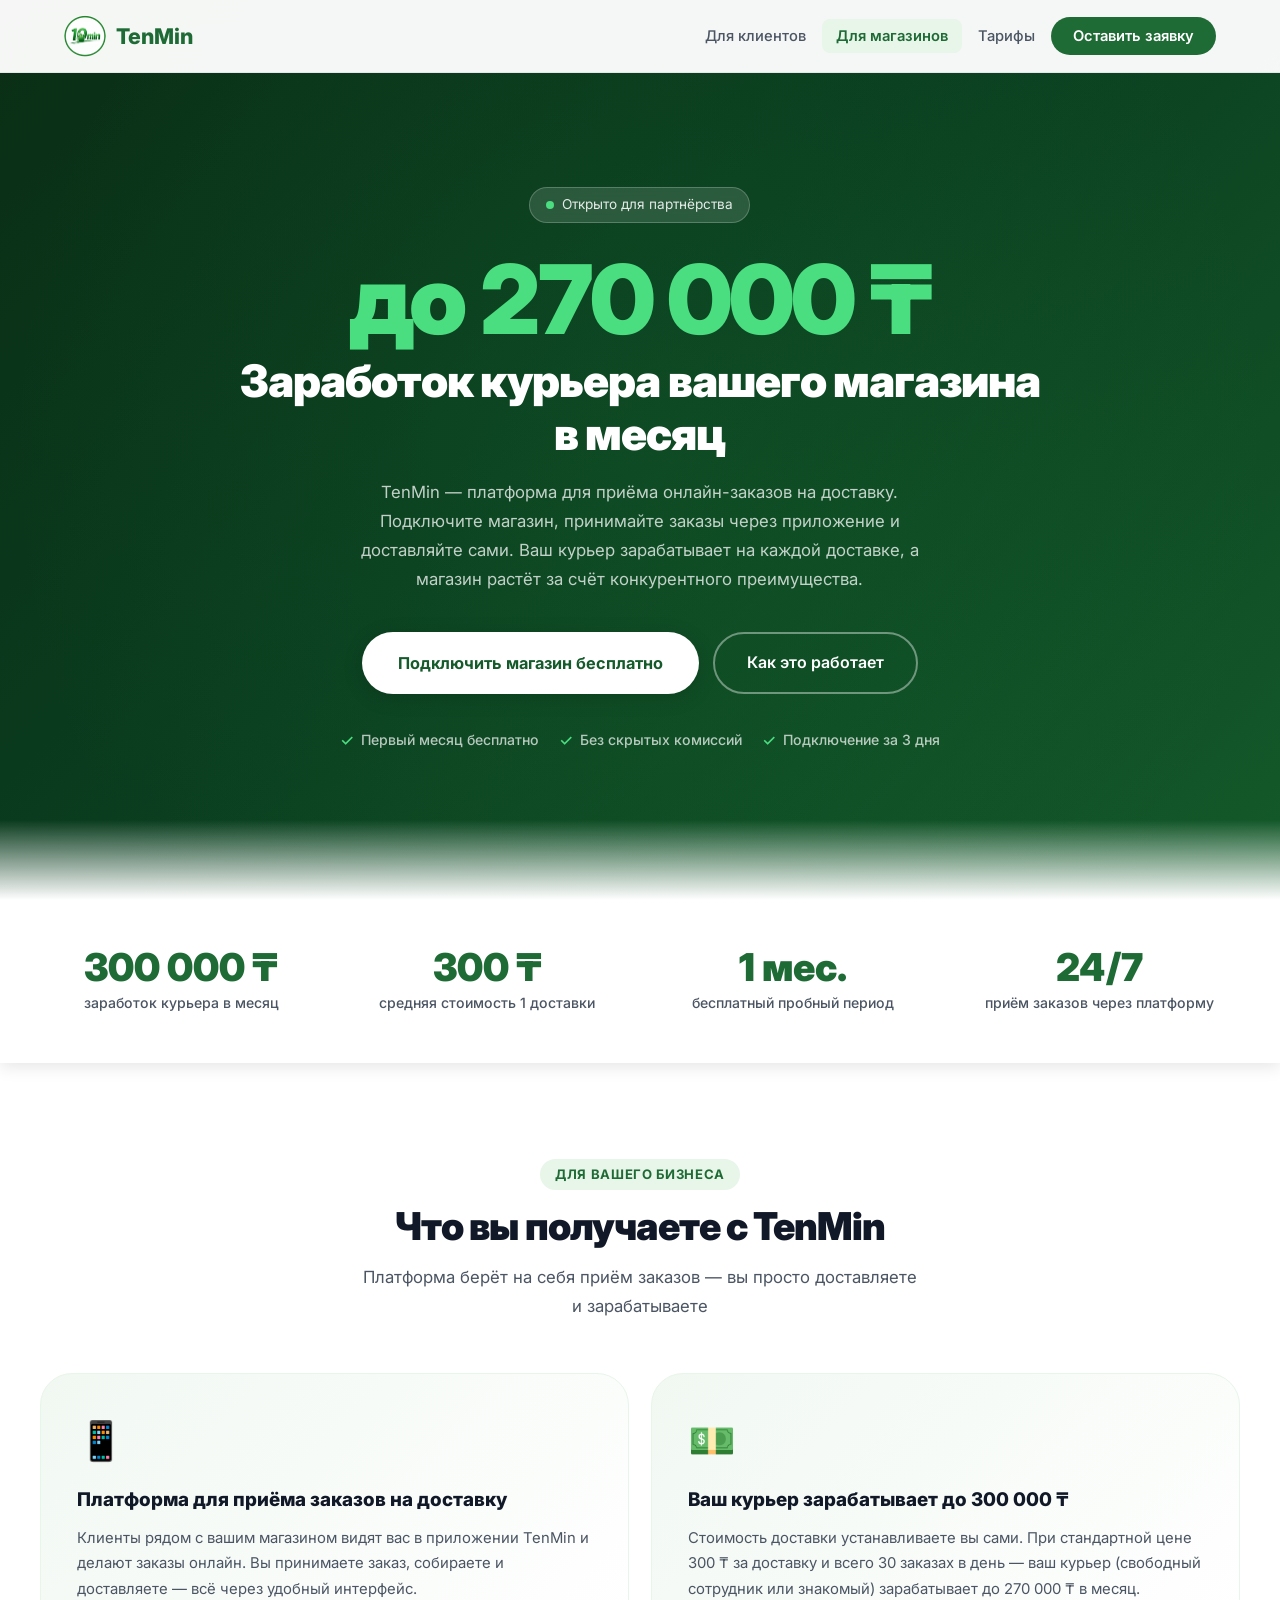
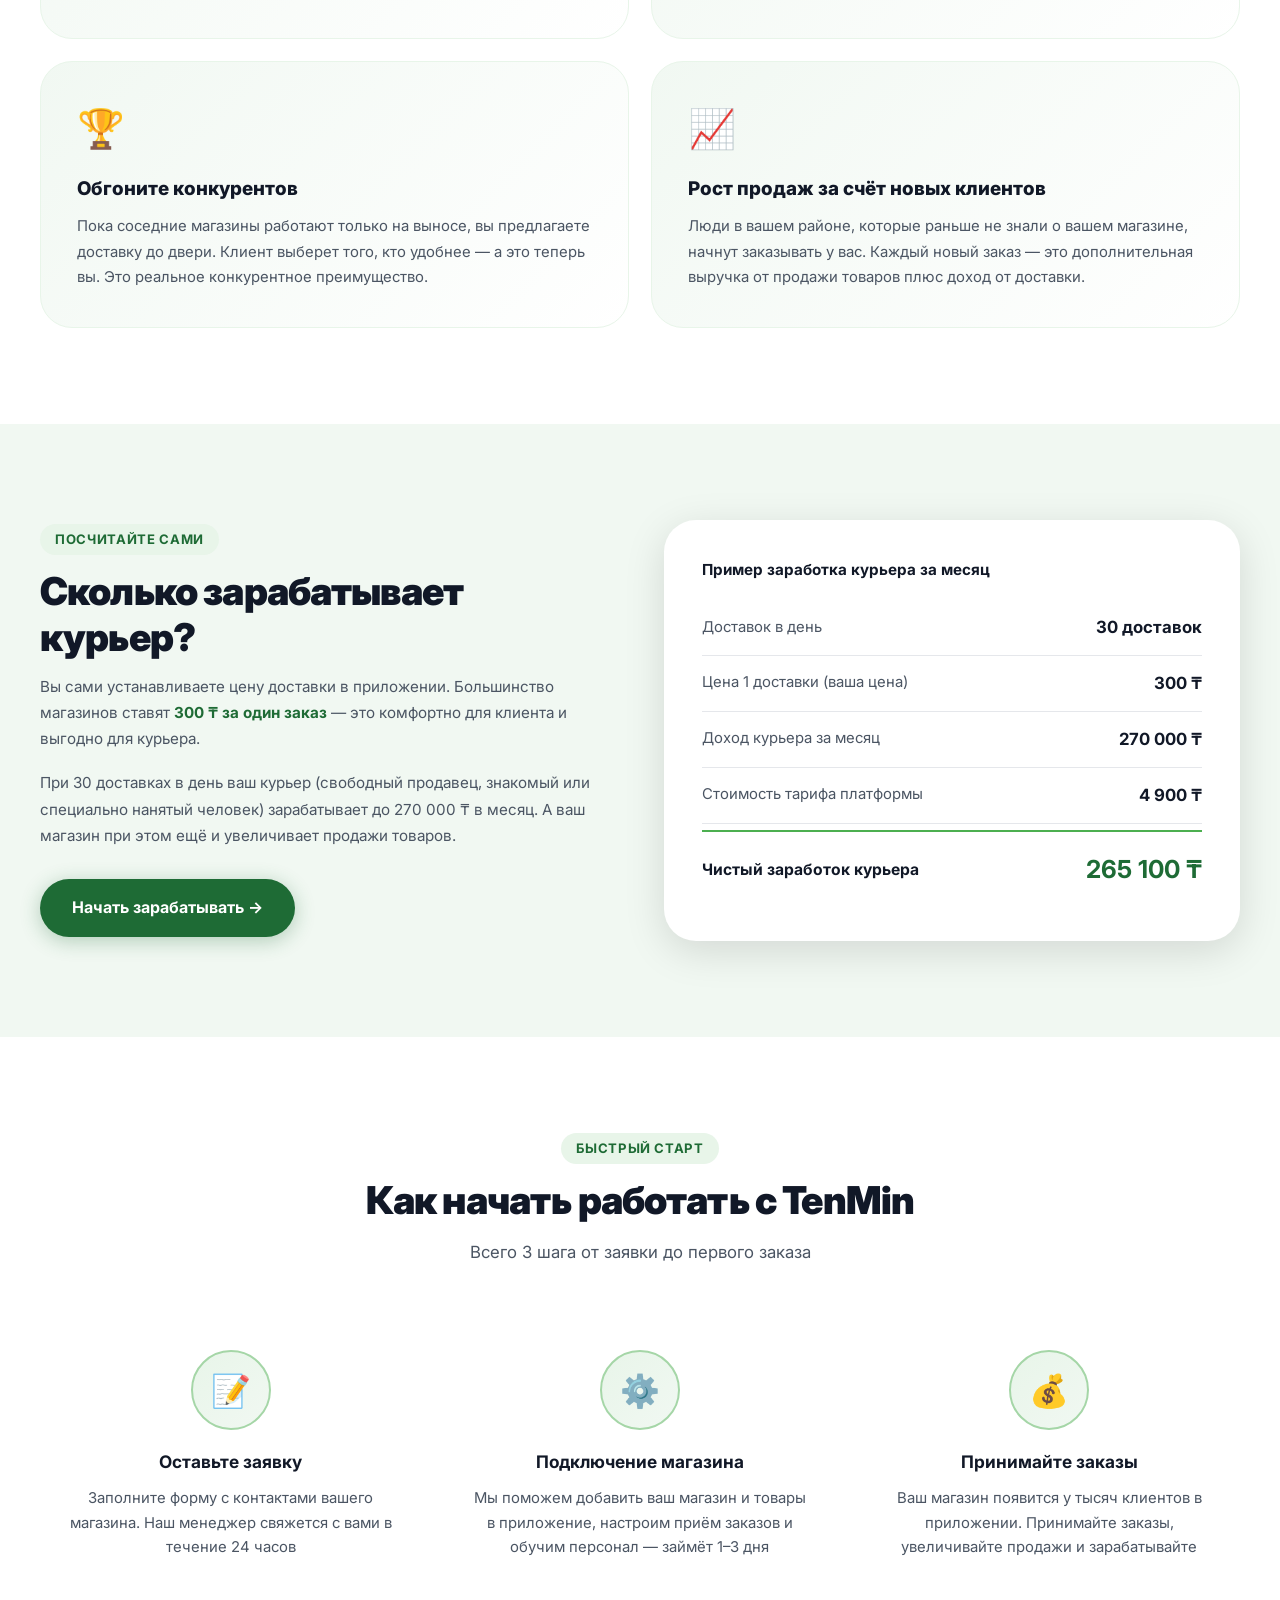
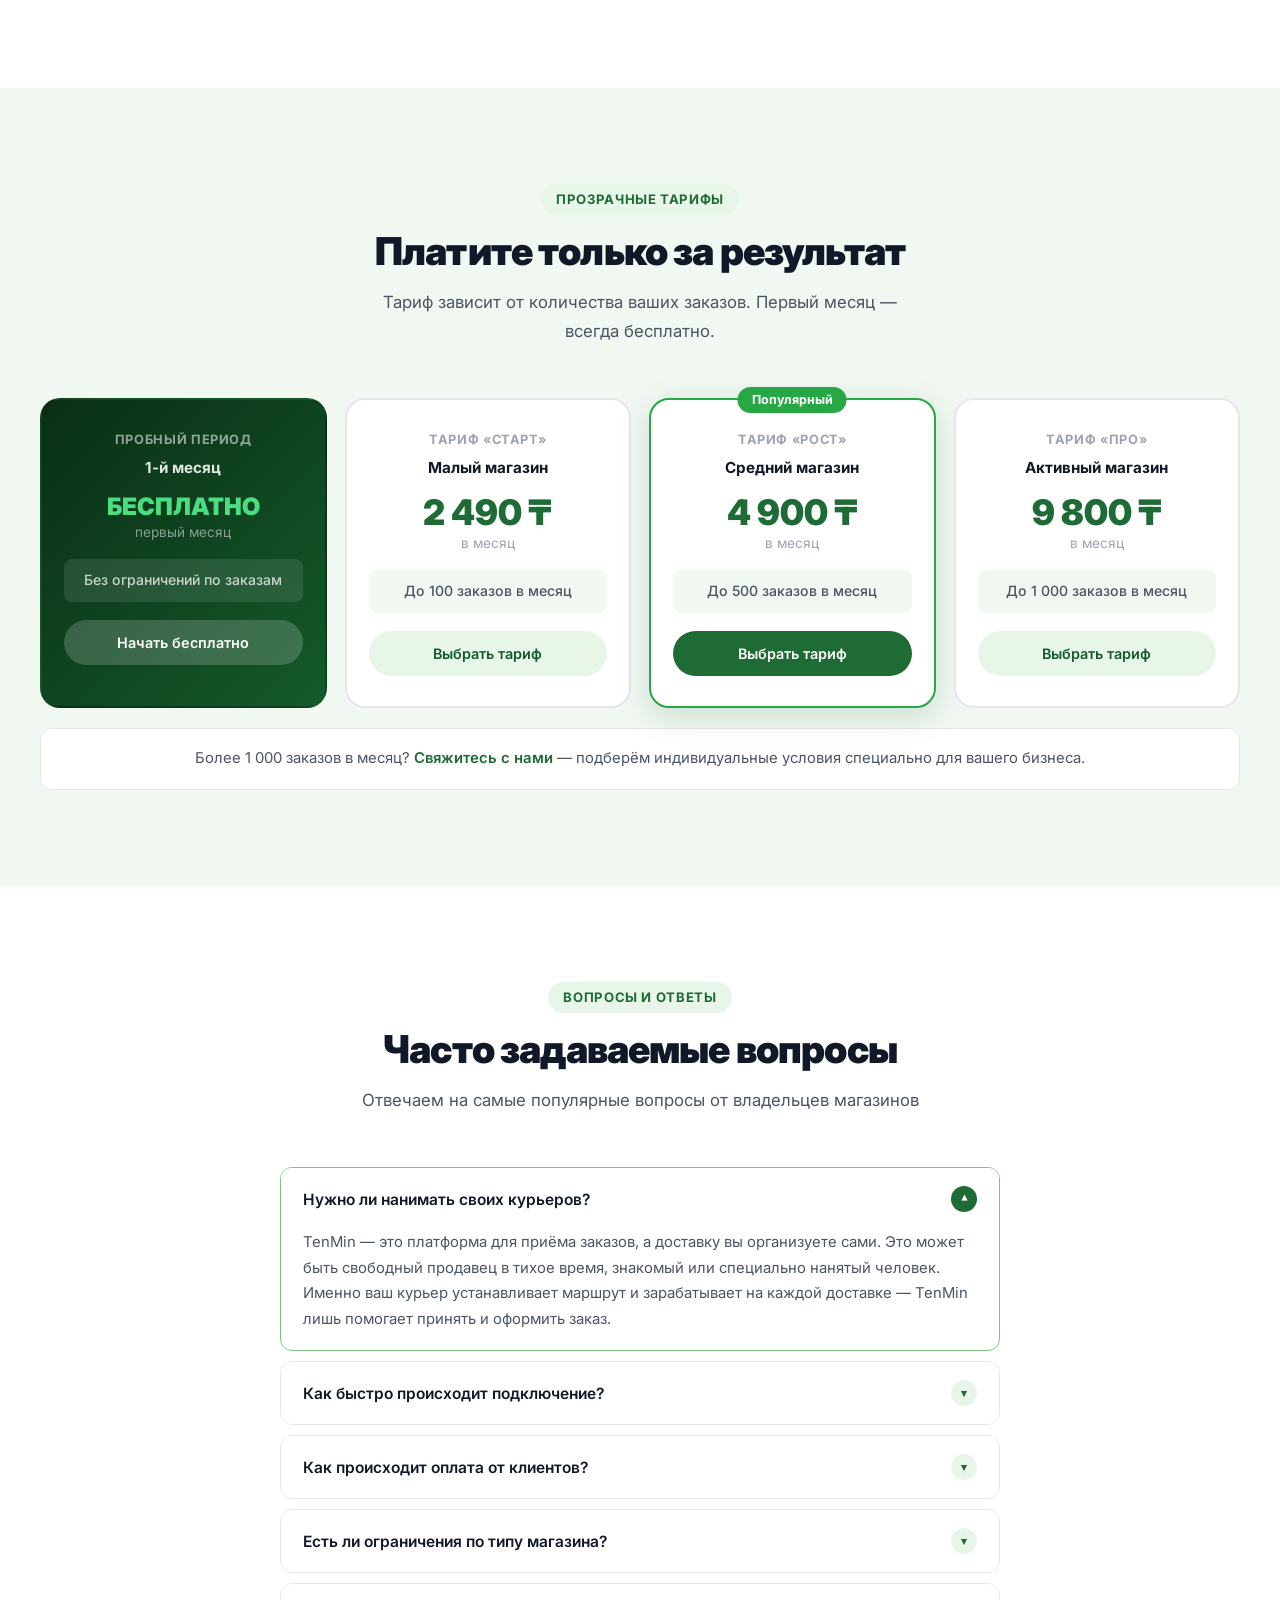
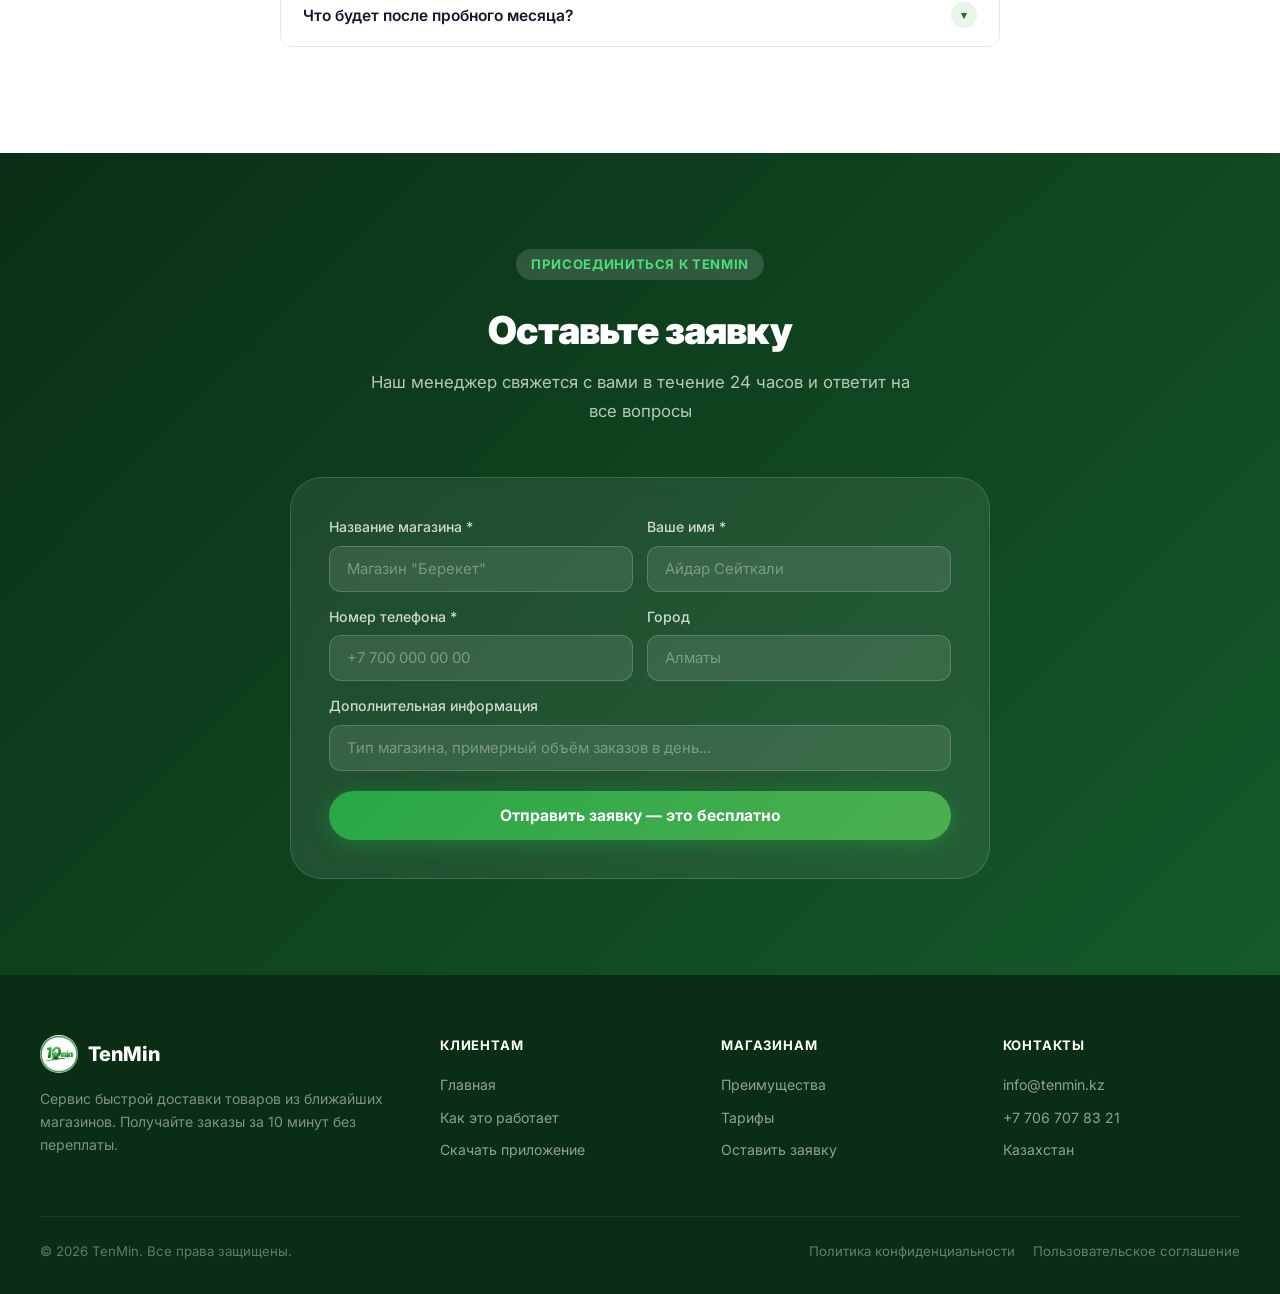
==== commit 840b4703: "second commit" ====
--- a/for-stores.html
+++ b/for-stores.html
@@ -4,7 +4,7 @@
   <meta charset="UTF-8">
   <meta name="viewport" content="width=device-width, initial-scale=1.0">
   <title>Для магазинов — TenMin | Зарабатывайте до 300 000 ₸ в месяц</title>
-  <meta name="description" content="Подключите ваш магазин к TenMin и зарабатывайте до 300 000 ₸ в месяц дополнительно. Готовая служба доставки без своих курьеров. Первый месяц — бесплатно.">
+  <meta name="description" content="Подключите ваш магазин к TenMin — платформе для приёма заказов на доставку. Ваш курьер зарабатывает до 300 000 ₸ в месяц. Обгоните конкурентов. Первый месяц бесплатно.">
   <meta name="keywords" content="подключить магазин к доставке, партнёрство TenMin, доставка для магазина, увеличить продажи, заработок на доставке Казахстан">
   <meta name="robots" content="index, follow">
   <meta property="og:title" content="Для магазинов — TenMin | До 300 000 ₸ в месяц">
@@ -22,7 +22,7 @@
     "@context": "https://schema.org",
     "@type": "Service",
     "name": "TenMin для магазинов",
-    "description": "Готовая служба доставки для магазинов. Увеличьте продажи и зарабатывайте до 300 000 тенге дополнительно.",
+    "description": "Платформа для приёма онлайн-заказов на доставку. Курьер магазина зарабатывает до 300 000 тенге в месяц. Обгоните конкурентов — предлагайте доставку.",
     "provider": { "@type": "Organization", "name": "TenMin" },
     "offers": [
       { "@type": "Offer", "name": "1-й месяц бесплатно", "price": "0", "priceCurrency": "KZT" },
@@ -67,12 +67,12 @@
       <span class="hero-badge-dot"></span>
       Открыто для партнёрства
     </div>
-    <span class="big-num" aria-label="до 300 000 тенге">до 300 000 ₸</span>
+    <span class="big-num" aria-label="до 270 000 тенге">до 270 000 ₸</span>
     <h1 class="s-title" style="color:#fff;font-size:clamp(1.8rem,3.5vw,3rem);margin-bottom:18px">
-      Дополнительный доход<br>для вашего магазина
+      Заработок курьера вашего магазина<br>в месяц
     </h1>
-    <p class="s-sub" style="color:rgba(255,255,255,.75);margin:0 auto 38px;max-width:600px">
-      Подключите ваш магазин к TenMin — и ваши товары начнут доставляться клиентам прямо до двери. Больше клиентов, больше заказов, больше прибыли.
+    <p class="s-sub" style="color:rgba(255,255,255,.75);margin:0 auto 38px;max-width:620px">
+      TenMin — платформа для приёма онлайн-заказов на доставку. Подключите магазин, принимайте заказы через приложение и доставляйте сами. Ваш курьер зарабатывает на каждой доставке, а магазин растёт за счёт конкурентного преимущества.
     </p>
     <div class="hero-stores-actions" style="display:flex;gap:14px;justify-content:center;flex-wrap:wrap">
       <a href="#contact" class="btn-primary" style="font-size:1.02rem;padding:17px 36px">
@@ -92,12 +92,12 @@
 <section class="stats-bar" aria-label="Результаты партнёров TenMin">
   <div class="stats-inner">
     <div class="stat-item">
-      <div class="stat-num">300К+</div>
-      <div class="stat-lbl">₸ дополнительной выручки</div>
+      <div class="stat-num">300 000 ₸</div>
+      <div class="stat-lbl">заработок курьера в месяц</div>
     </div>
     <div class="stat-item">
-      <div class="stat-num">3 дня</div>
-      <div class="stat-lbl">от заявки до запуска</div>
+      <div class="stat-num">300 ₸</div>
+      <div class="stat-lbl">средняя стоимость 1 доставки</div>
     </div>
     <div class="stat-item">
       <div class="stat-num">1 мес.</div>
@@ -105,7 +105,7 @@
     </div>
     <div class="stat-item">
       <div class="stat-num">24/7</div>
-      <div class="stat-lbl">приём и доставка заказов</div>
+      <div class="stat-lbl">приём заказов через платформу</div>
     </div>
   </div>
 </section>
@@ -116,28 +116,28 @@
     <div class="s-header center">
       <span class="s-tag">Для вашего бизнеса</span>
       <h2 class="s-title" id="sb-title">Что вы получаете с TenMin</h2>
-      <p class="s-sub">Мы берём на себя всё необходимое — вам остаётся только получать прибыль</p>
+      <p class="s-sub">Платформа берёт на себя приём заказов — вы просто доставляете и зарабатываете</p>
     </div>
     <div class="store-benefits-grid">
       <article class="sb-card">
-        <span class="sb-icon" aria-hidden="true">📈</span>
-        <h3>Рост продаж без вложений</h3>
-        <p>Ваш магазин увидят тысячи пользователей приложения TenMin в вашем районе. Новые клиенты, которые раньше просто проходили мимо, теперь будут заказывать у вас онлайн.</p>
+        <span class="sb-icon" aria-hidden="true">📱</span>
+        <h3>Платформа для приёма заказов на доставку</h3>
+        <p>Клиенты рядом с вашим магазином видят вас в приложении TenMin и делают заказы онлайн. Вы принимаете заказ, собираете и доставляете — всё через удобный интерфейс.</p>
       </article>
       <article class="sb-card">
         <span class="sb-icon" aria-hidden="true">💵</span>
-        <h3>До 300 000 ₸ в месяц дополнительно</h3>
-        <p>При среднем чеке 3 000 ₸ и 100 заказах в месяц — это уже 300 000 ₸ дополнительной выручки. А с ростом объёма заказов сумма растёт пропорционально.</p>
+        <h3>Ваш курьер зарабатывает до 300 000 ₸</h3>
+        <p>Стоимость доставки устанавливаете вы сами. При стандартной цене 300 ₸ за доставку и всего 30 заказах в день — ваш курьер (свободный сотрудник или знакомый) зарабатывает до 270 000 ₸ в месяц.</p>
       </article>
       <article class="sb-card">
-        <span class="sb-icon" aria-hidden="true">🚚</span>
-        <h3>Своя служба доставки не нужна</h3>
-        <p>Не нужно нанимать курьеров, покупать транспорт и выстраивать логистику. TenMin предоставляет готовую инфраструктуру — вы просто принимаете заказы и готовите их к выдаче.</p>
+        <span class="sb-icon" aria-hidden="true">🏆</span>
+        <h3>Обгоните конкурентов</h3>
+        <p>Пока соседние магазины работают только на выносе, вы предлагаете доставку до двери. Клиент выберет того, кто удобнее — а это теперь вы. Это реальное конкурентное преимущество.</p>
       </article>
       <article class="sb-card">
-        <span class="sb-icon" aria-hidden="true">🎯</span>
-        <h3>Простое управление заказами</h3>
-        <p>Удобная панель для приёма и управления заказами. Уведомления о новых заказах в реальном времени, история продаж и аналитика — всё в одном интерфейсе.</p>
+        <span class="sb-icon" aria-hidden="true">📈</span>
+        <h3>Рост продаж за счёт новых клиентов</h3>
+        <p>Люди в вашем районе, которые раньше не знали о вашем магазине, начнут заказывать у вас. Каждый новый заказ — это дополнительная выручка от продажи товаров плюс доход от доставки.</p>
       </article>
     </div>
   </div>
@@ -149,36 +149,36 @@
     <div class="earnings-grid">
       <div>
         <span class="s-tag">Посчитайте сами</span>
-        <h2 class="s-title" id="earn-title">Сколько можно заработать?</h2>
+        <h2 class="s-title" id="earn-title">Сколько зарабатывает курьер?</h2>
         <p style="color:var(--txt2);line-height:1.72;margin-bottom:18px;font-size:.95rem">
-          При среднем чеке покупки 3 000 ₸ и всего 100 заказах в месяц — ваш магазин получает <strong style="color:var(--g600)">300 000 ₸</strong> дополнительной выручки.
+          Вы сами устанавливаете цену доставки в приложении. Большинство магазинов ставят <strong style="color:var(--g600)">300 ₸ за один заказ</strong> — это комфортно для клиента и выгодно для курьера.
         </p>
         <p style="color:var(--txt2);line-height:1.72;margin-bottom:30px;font-size:.95rem">
-          Многие наши партнёры уже в первый месяц окупают подключение и выходят на стабильный дополнительный доход. С ростом числа заказов заработок растёт пропорционально.
+          При 30 доставках в день ваш курьер (свободный продавец, знакомый или специально нанятый человек) зарабатывает до 270 000 ₸ в месяц. А ваш магазин при этом ещё и увеличивает продажи товаров.
         </p>
         <a href="#contact" class="btn-green">Начать зарабатывать →</a>
       </div>
       <div class="earnings-box" role="region" aria-label="Пример расчёта дохода">
-        <h3>Пример расчёта за месяц</h3>
+        <h3>Пример заработка курьера за месяц</h3>
         <div class="e-row">
-          <span class="e-lbl">Количество заказов</span>
-          <span class="e-val">100 заказов</span>
+          <span class="e-lbl">Доставок в день</span>
+          <span class="e-val">30 доставок</span>
         </div>
         <div class="e-row">
-          <span class="e-lbl">Средний чек</span>
-          <span class="e-val">3 000 ₸</span>
+          <span class="e-lbl">Цена 1 доставки (ваша цена)</span>
+          <span class="e-val">300 ₸</span>
         </div>
         <div class="e-row">
-          <span class="e-lbl">Месячная выручка</span>
-          <span class="e-val">300 000 ₸</span>
+          <span class="e-lbl">Доход курьера за месяц</span>
+          <span class="e-val">270 000 ₸</span>
         </div>
         <div class="e-row">
-          <span class="e-lbl">Стоимость тарифа</span>
-          <span class="e-val">2 490 ₸</span>
+          <span class="e-lbl">Стоимость тарифа платформы</span>
+          <span class="e-val">4 900 ₸</span>
         </div>
         <div class="e-row e-total">
-          <span class="e-lbl">Чистая прибыль</span>
-          <span class="e-val" style="color:var(--g600);font-size:1.55rem">297 510 ₸</span>
+          <span class="e-lbl">Чистый заработок курьера</span>
+          <span class="e-val" style="color:var(--g600);font-size:1.55rem">265 100 ₸</span>
         </div>
       </div>
     </div>
@@ -294,7 +294,7 @@
           <span class="faq-chevron" aria-hidden="true">▾</span>
         </button>
         <div class="faq-a" id="faq1">
-          Нет. TenMin предоставляет полностью готовую службу доставки. Вы только принимаете заказы и готовите их к выдаче — наши курьеры заберут всё сами и доставят клиенту за 10 минут.
+          TenMin — это платформа для приёма заказов, а доставку вы организуете сами. Это может быть свободный продавец в тихое время, знакомый или специально нанятый человек. Именно ваш курьер устанавливает маршрут и зарабатывает на каждой доставке — TenMin лишь помогает принять и оформить заказ.
         </div>
       </div>
 
@@ -416,14 +416,14 @@
         <h4>Контакты</h4>
         <ul class="f-links">
           <li><a href="mailto:info@tenmin.kz">info@tenmin.kz</a></li>
-          <li><a href="tel:+77001234567">+7 700 123 45 67</a></li>
+          <li><a href="tel:+77067078321">+7 706 707 83 21</a></li>
           <li><a href="#">Казахстан</a></li>
         </ul>
       </div>
     </div>
     <hr class="footer-hr">
     <div class="footer-bot">
-      <p class="footer-copy">© 2025 TenMin. Все права защищены.</p>
+      <p class="footer-copy">© 2026 TenMin. Все права защищены.</p>
       <div class="footer-legal">
         <a href="#">Политика конфиденциальности</a>
         <a href="#">Пользовательское соглашение</a>
--- a/styles.css
+++ b/styles.css
@@ -55,10 +55,10 @@
 .btn-green:hover{background:var(--g700);transform:translateY(-2px);box-shadow:0 8px 32px rgba(30,107,53,.4)}
 
 /* ── HERO (CLIENT) ── */
-.hero{min-height:100vh;background:linear-gradient(135deg,var(--g900) 0%,var(--g700) 55%,var(--g600) 100%);display:flex;align-items:center;padding:100px 24px 60px;position:relative;overflow:hidden}
-.hero::before{content:'';position:absolute;top:-40%;right:-15%;width:70%;height:180%;background:radial-gradient(ellipse,rgba(40,167,69,.13) 0%,transparent 70%);pointer-events:none}
-.hero::after{content:'';position:absolute;bottom:0;left:0;right:0;height:80px;background:linear-gradient(to top,#fff,transparent)}
-.hero-inner{max-width:1200px;margin:0 auto;width:100%;display:grid;grid-template-columns:1fr 1fr;gap:56px;align-items:center;position:relative;z-index:1}
+.hero{min-height:100vh;background:url('background.png') center right/cover no-repeat;display:flex;align-items:center;padding:100px 24px 60px;position:relative;overflow:hidden}
+.hero::before{content:'';position:absolute;inset:0;background:linear-gradient(to right,rgba(10,46,21,.92) 0%,rgba(10,46,21,.78) 38%,rgba(10,46,21,.3) 65%,transparent 100%);pointer-events:none;z-index:0}
+.hero::after{content:'';position:absolute;bottom:0;left:0;right:0;height:80px;background:linear-gradient(to top,#fff,transparent);z-index:1}
+.hero-inner{max-width:1200px;margin:0 auto;width:100%;display:grid;grid-template-columns:minmax(0,620px);gap:0;align-items:center;position:relative;z-index:1}
 .hero-badge{display:inline-flex;align-items:center;gap:8px;background:rgba(255,255,255,.13);border:1px solid rgba(255,255,255,.22);border-radius:50px;padding:6px 16px;font-size:.85rem;color:rgba(255,255,255,.88);margin-bottom:22px;backdrop-filter:blur(6px)}
 .hero-badge-dot{width:8px;height:8px;background:#4ade80;border-radius:50%;animation:pulse 2s ease-in-out infinite;flex-shrink:0}
 @keyframes pulse{0%,100%{opacity:1;transform:scale(1)}50%{opacity:.6;transform:scale(1.3)}}
@@ -69,8 +69,6 @@
 .hero-trust{display:flex;align-items:center;gap:20px;flex-wrap:wrap}
 .hero-trust-item{display:flex;align-items:center;gap:7px;color:rgba(255,255,255,.7);font-size:.88rem;font-weight:500}
 .hero-trust-item .check{color:#4ade80;font-size:1rem}
-.hero-img{display:flex;justify-content:center;align-items:center}
-.hero-img img{max-width:100%;max-height:480px;object-fit:contain;filter:drop-shadow(0 20px 50px rgba(0,0,0,.45));animation:float 4s ease-in-out infinite}
 @keyframes float{0%,100%{transform:translateY(0)}50%{transform:translateY(-14px)}}
 
 /* ── STATS BAR ── */
@@ -224,12 +222,10 @@
   .footer-top{grid-template-columns:1fr 1fr;gap:30px}
 }
 @media(max-width:768px){
-  .hero-inner{grid-template-columns:1fr;text-align:center;gap:36px}
+  .hero-inner{grid-template-columns:1fr;text-align:center}
   .hero-sub{margin-left:auto;margin-right:auto}
   .hero-actions{justify-content:center}
   .hero-trust{justify-content:center}
-  .hero-img{order:-1}
-  .hero-img img{max-height:280px}
   .stats-inner{grid-template-columns:repeat(2,1fr)}
   .steps-grid{grid-template-columns:1fr;gap:16px}
   .steps-grid::before{display:none}
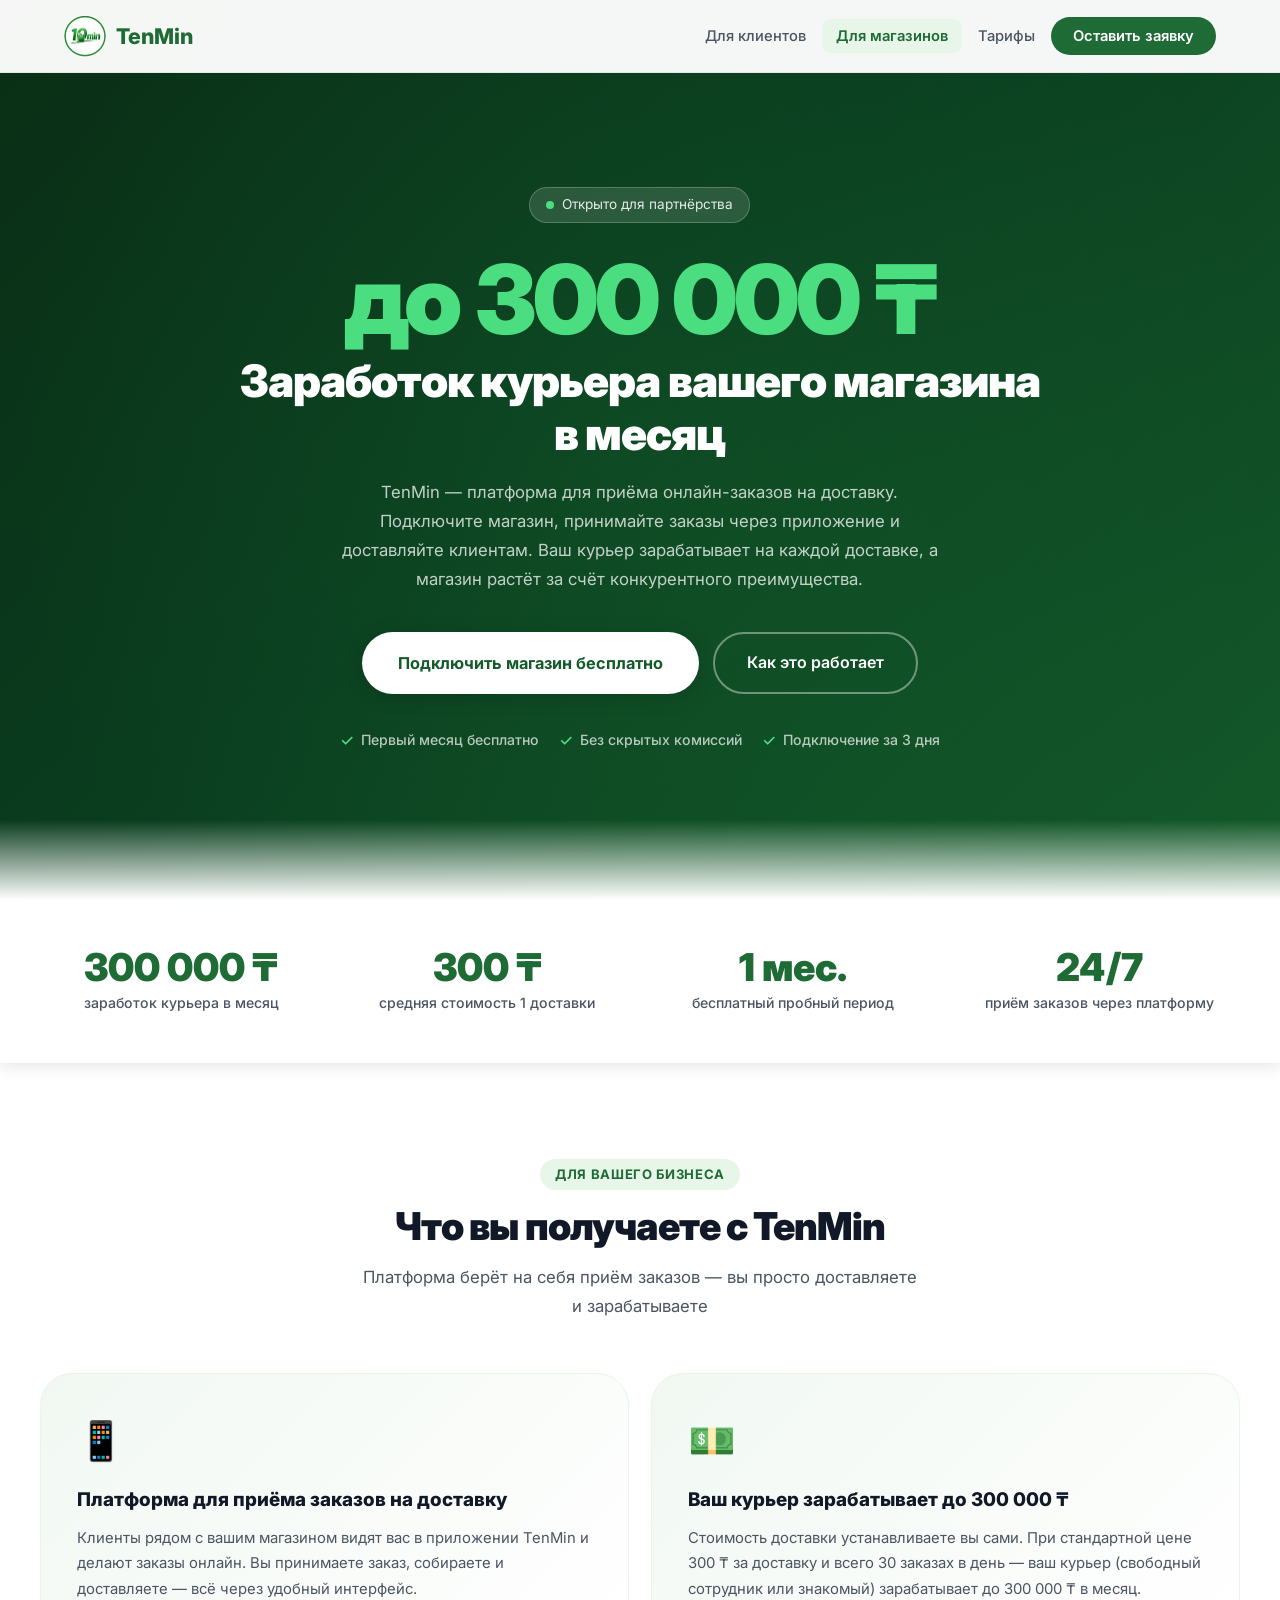
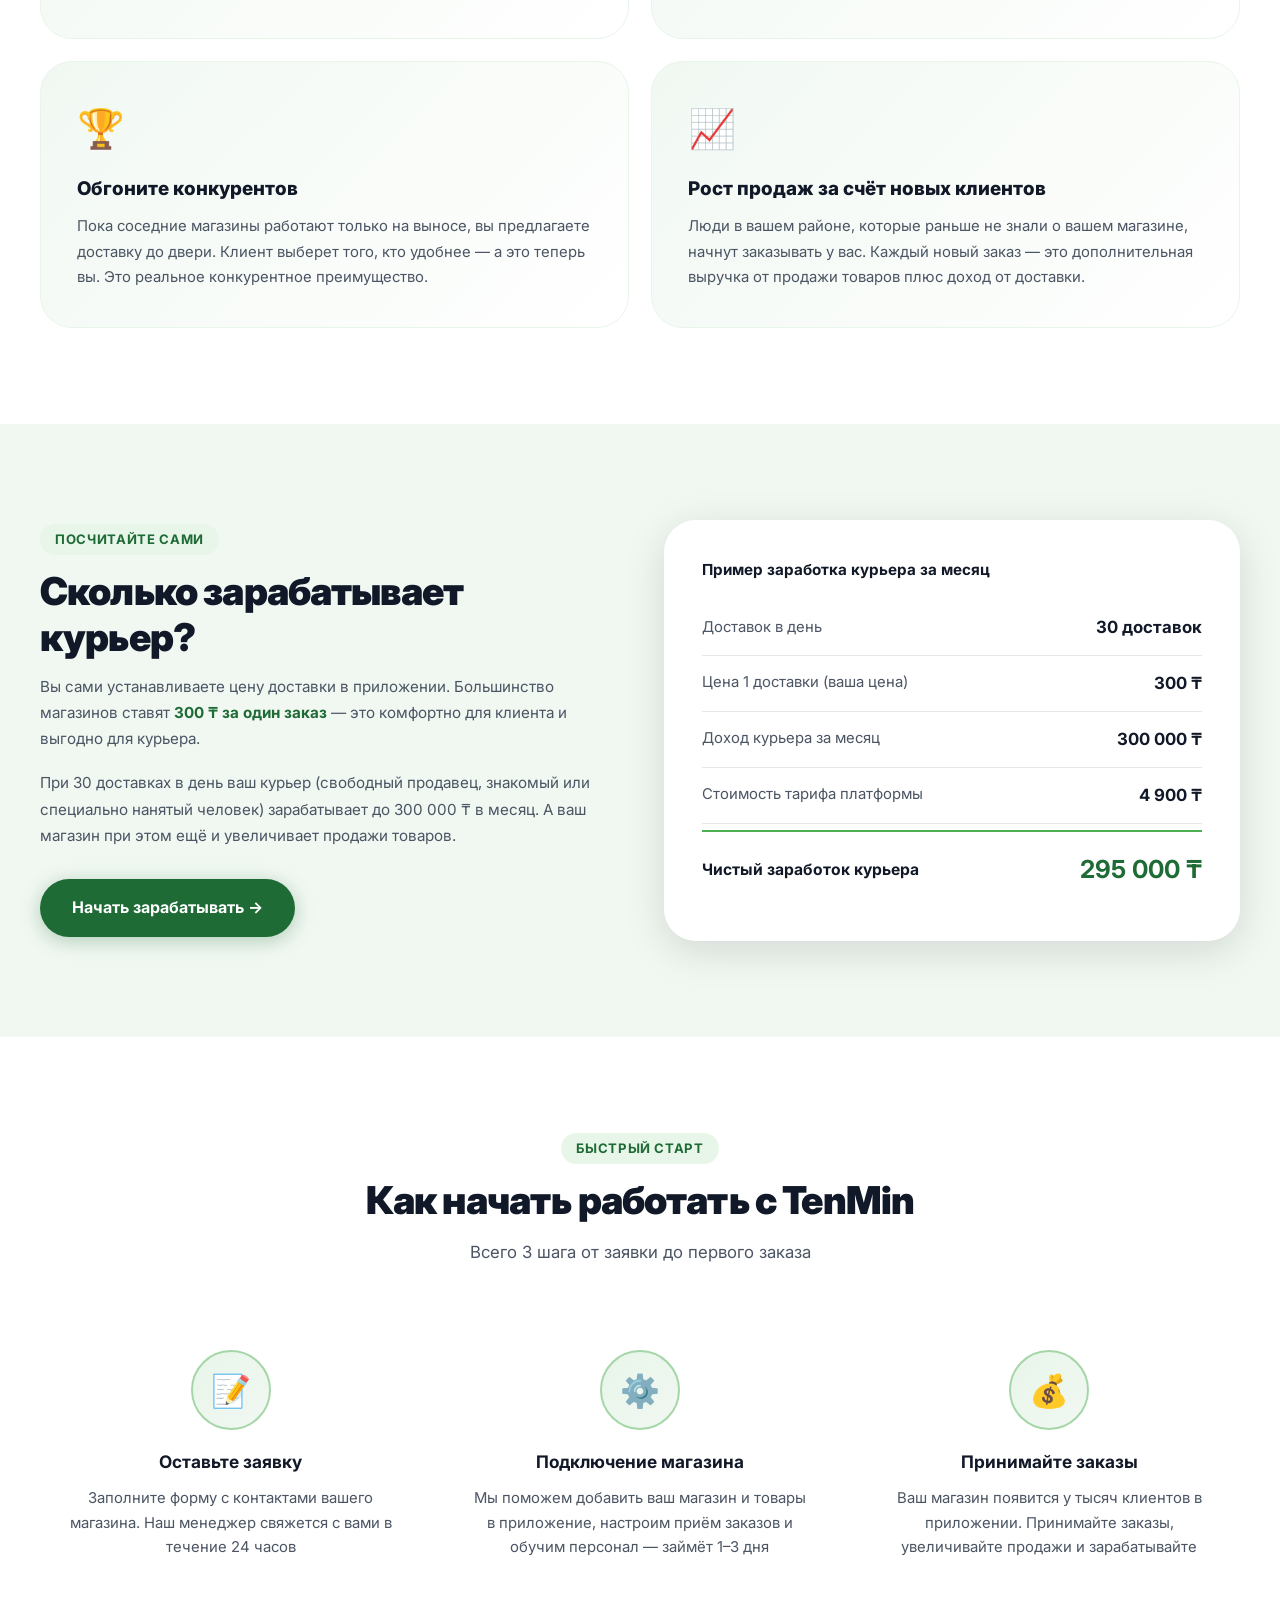
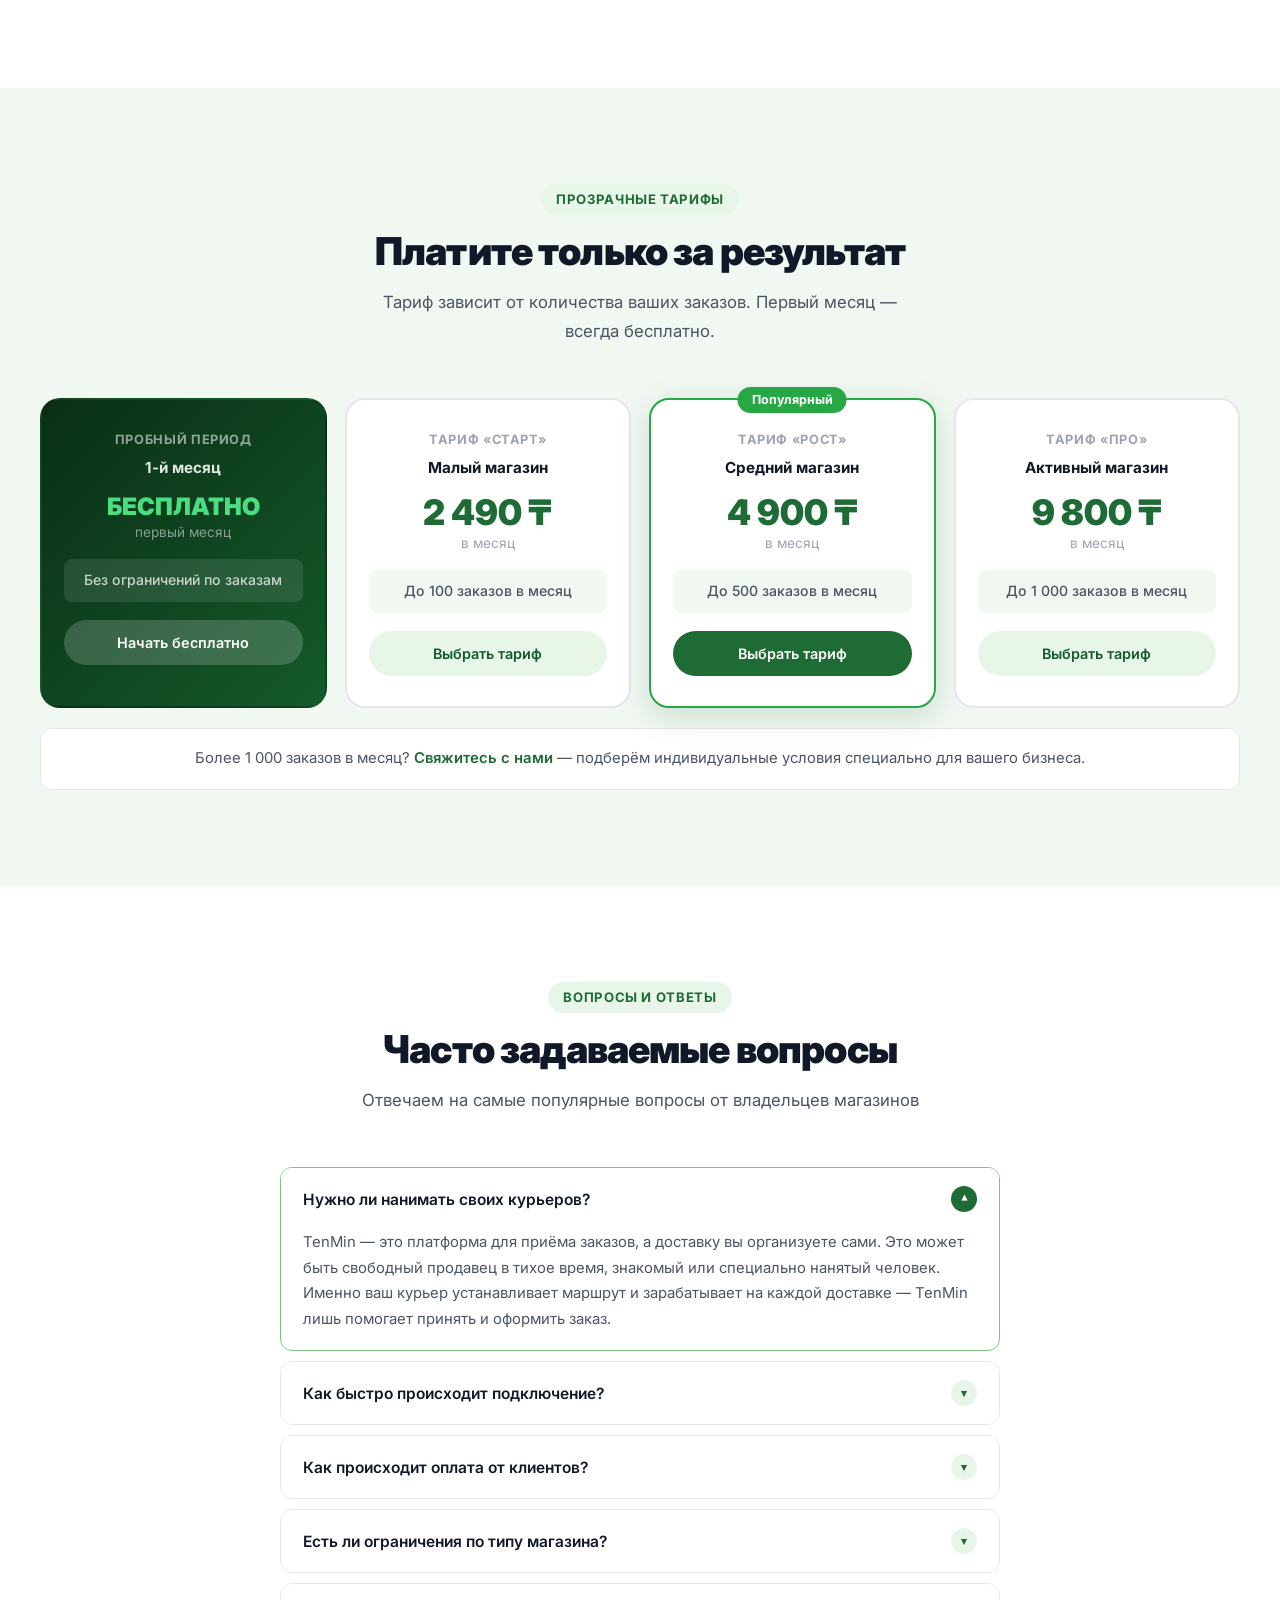
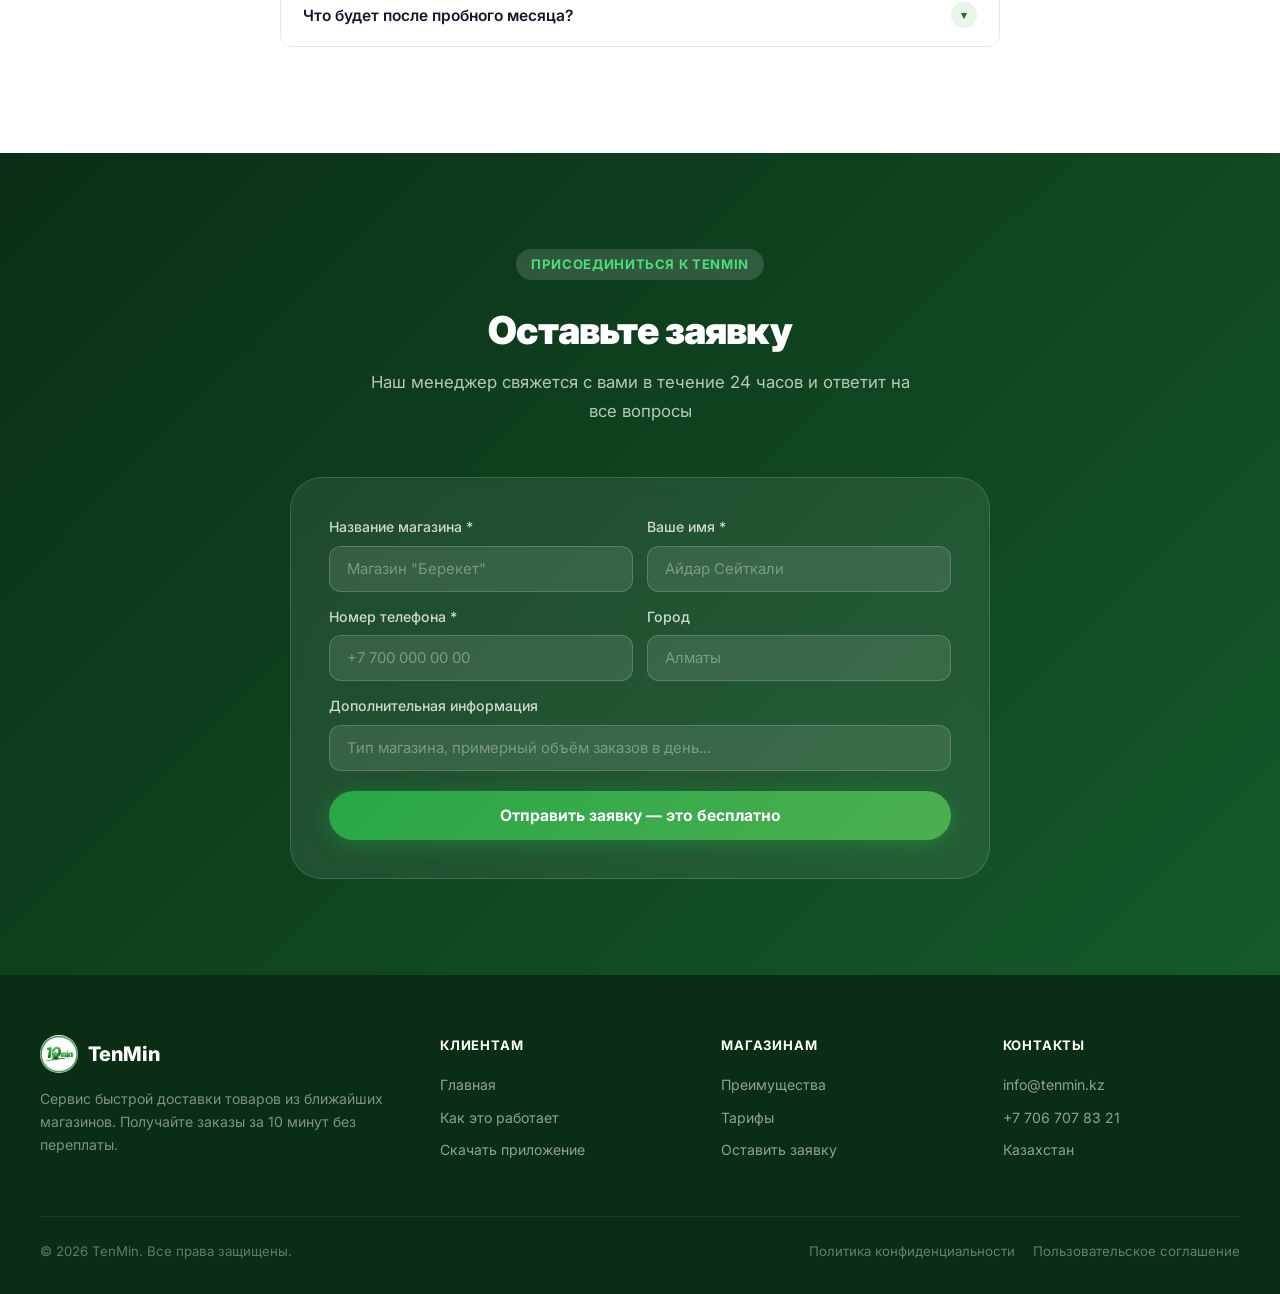
==== commit 51cc23af: "second commit" ====
--- a/for-stores.html
+++ b/for-stores.html
@@ -67,12 +67,12 @@
       <span class="hero-badge-dot"></span>
       Открыто для партнёрства
     </div>
-    <span class="big-num" aria-label="до 270 000 тенге">до 270 000 ₸</span>
+    <span class="big-num" aria-label="до 300 000 тенге">до 300 000 ₸</span>
     <h1 class="s-title" style="color:#fff;font-size:clamp(1.8rem,3.5vw,3rem);margin-bottom:18px">
       Заработок курьера вашего магазина<br>в месяц
     </h1>
     <p class="s-sub" style="color:rgba(255,255,255,.75);margin:0 auto 38px;max-width:620px">
-      TenMin — платформа для приёма онлайн-заказов на доставку. Подключите магазин, принимайте заказы через приложение и доставляйте сами. Ваш курьер зарабатывает на каждой доставке, а магазин растёт за счёт конкурентного преимущества.
+      TenMin — платформа для приёма онлайн-заказов на доставку. Подключите магазин, принимайте заказы через приложение и доставляйте клиентам. Ваш курьер зарабатывает на каждой доставке, а магазин растёт за счёт конкурентного преимущества.
     </p>
     <div class="hero-stores-actions" style="display:flex;gap:14px;justify-content:center;flex-wrap:wrap">
       <a href="#contact" class="btn-primary" style="font-size:1.02rem;padding:17px 36px">
@@ -127,7 +127,7 @@
       <article class="sb-card">
         <span class="sb-icon" aria-hidden="true">💵</span>
         <h3>Ваш курьер зарабатывает до 300 000 ₸</h3>
-        <p>Стоимость доставки устанавливаете вы сами. При стандартной цене 300 ₸ за доставку и всего 30 заказах в день — ваш курьер (свободный сотрудник или знакомый) зарабатывает до 270 000 ₸ в месяц.</p>
+        <p>Стоимость доставки устанавливаете вы сами. При стандартной цене 300 ₸ за доставку и всего 30 заказах в день — ваш курьер (свободный сотрудник или знакомый) зарабатывает до 300 000 ₸ в месяц.</p>
       </article>
       <article class="sb-card">
         <span class="sb-icon" aria-hidden="true">🏆</span>
@@ -154,7 +154,7 @@
           Вы сами устанавливаете цену доставки в приложении. Большинство магазинов ставят <strong style="color:var(--g600)">300 ₸ за один заказ</strong> — это комфортно для клиента и выгодно для курьера.
         </p>
         <p style="color:var(--txt2);line-height:1.72;margin-bottom:30px;font-size:.95rem">
-          При 30 доставках в день ваш курьер (свободный продавец, знакомый или специально нанятый человек) зарабатывает до 270 000 ₸ в месяц. А ваш магазин при этом ещё и увеличивает продажи товаров.
+          При 30 доставках в день ваш курьер (свободный продавец, знакомый или специально нанятый человек) зарабатывает до 300 000 ₸ в месяц. А ваш магазин при этом ещё и увеличивает продажи товаров.
         </p>
         <a href="#contact" class="btn-green">Начать зарабатывать →</a>
       </div>
@@ -170,7 +170,7 @@
         </div>
         <div class="e-row">
           <span class="e-lbl">Доход курьера за месяц</span>
-          <span class="e-val">270 000 ₸</span>
+          <span class="e-val">300 000 ₸</span>
         </div>
         <div class="e-row">
           <span class="e-lbl">Стоимость тарифа платформы</span>
@@ -178,7 +178,7 @@
         </div>
         <div class="e-row e-total">
           <span class="e-lbl">Чистый заработок курьера</span>
-          <span class="e-val" style="color:var(--g600);font-size:1.55rem">265 100 ₸</span>
+          <span class="e-val" style="color:var(--g600);font-size:1.55rem">295 000 ₸</span>
         </div>
       </div>
     </div>
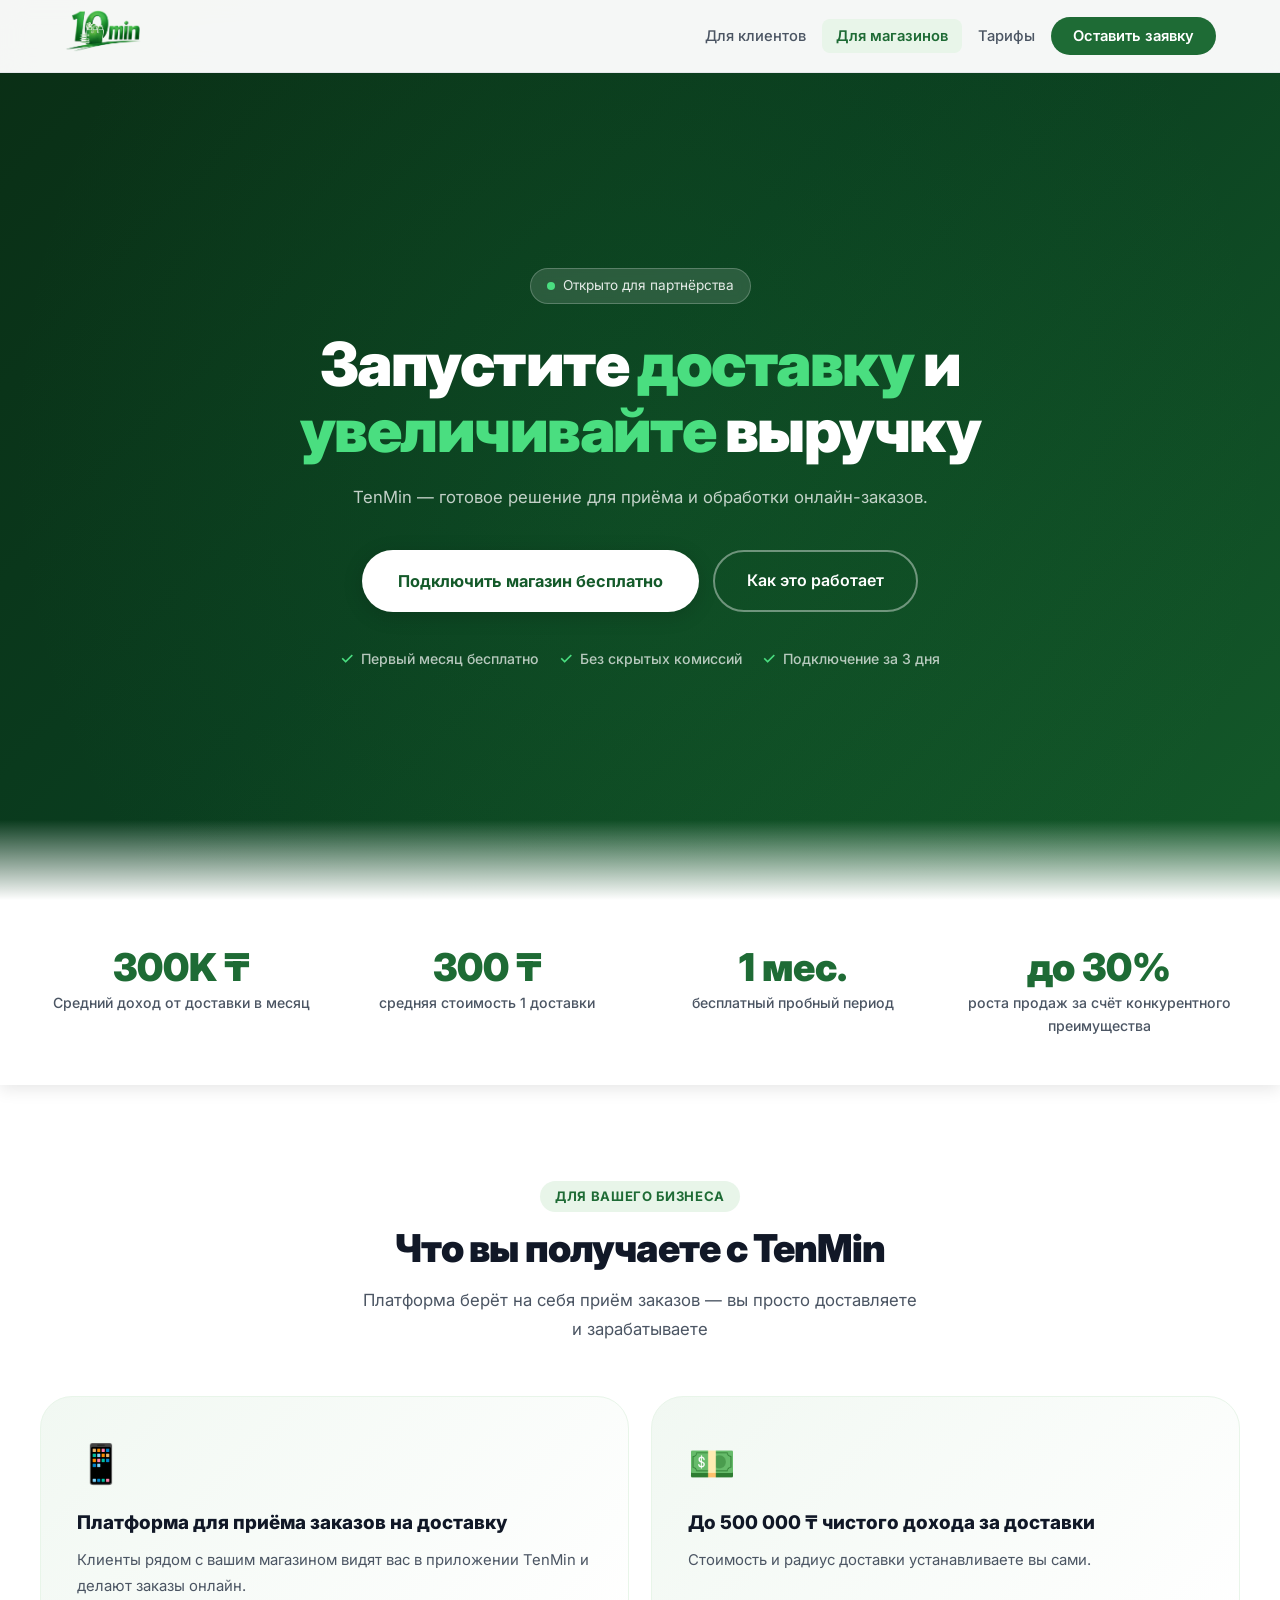
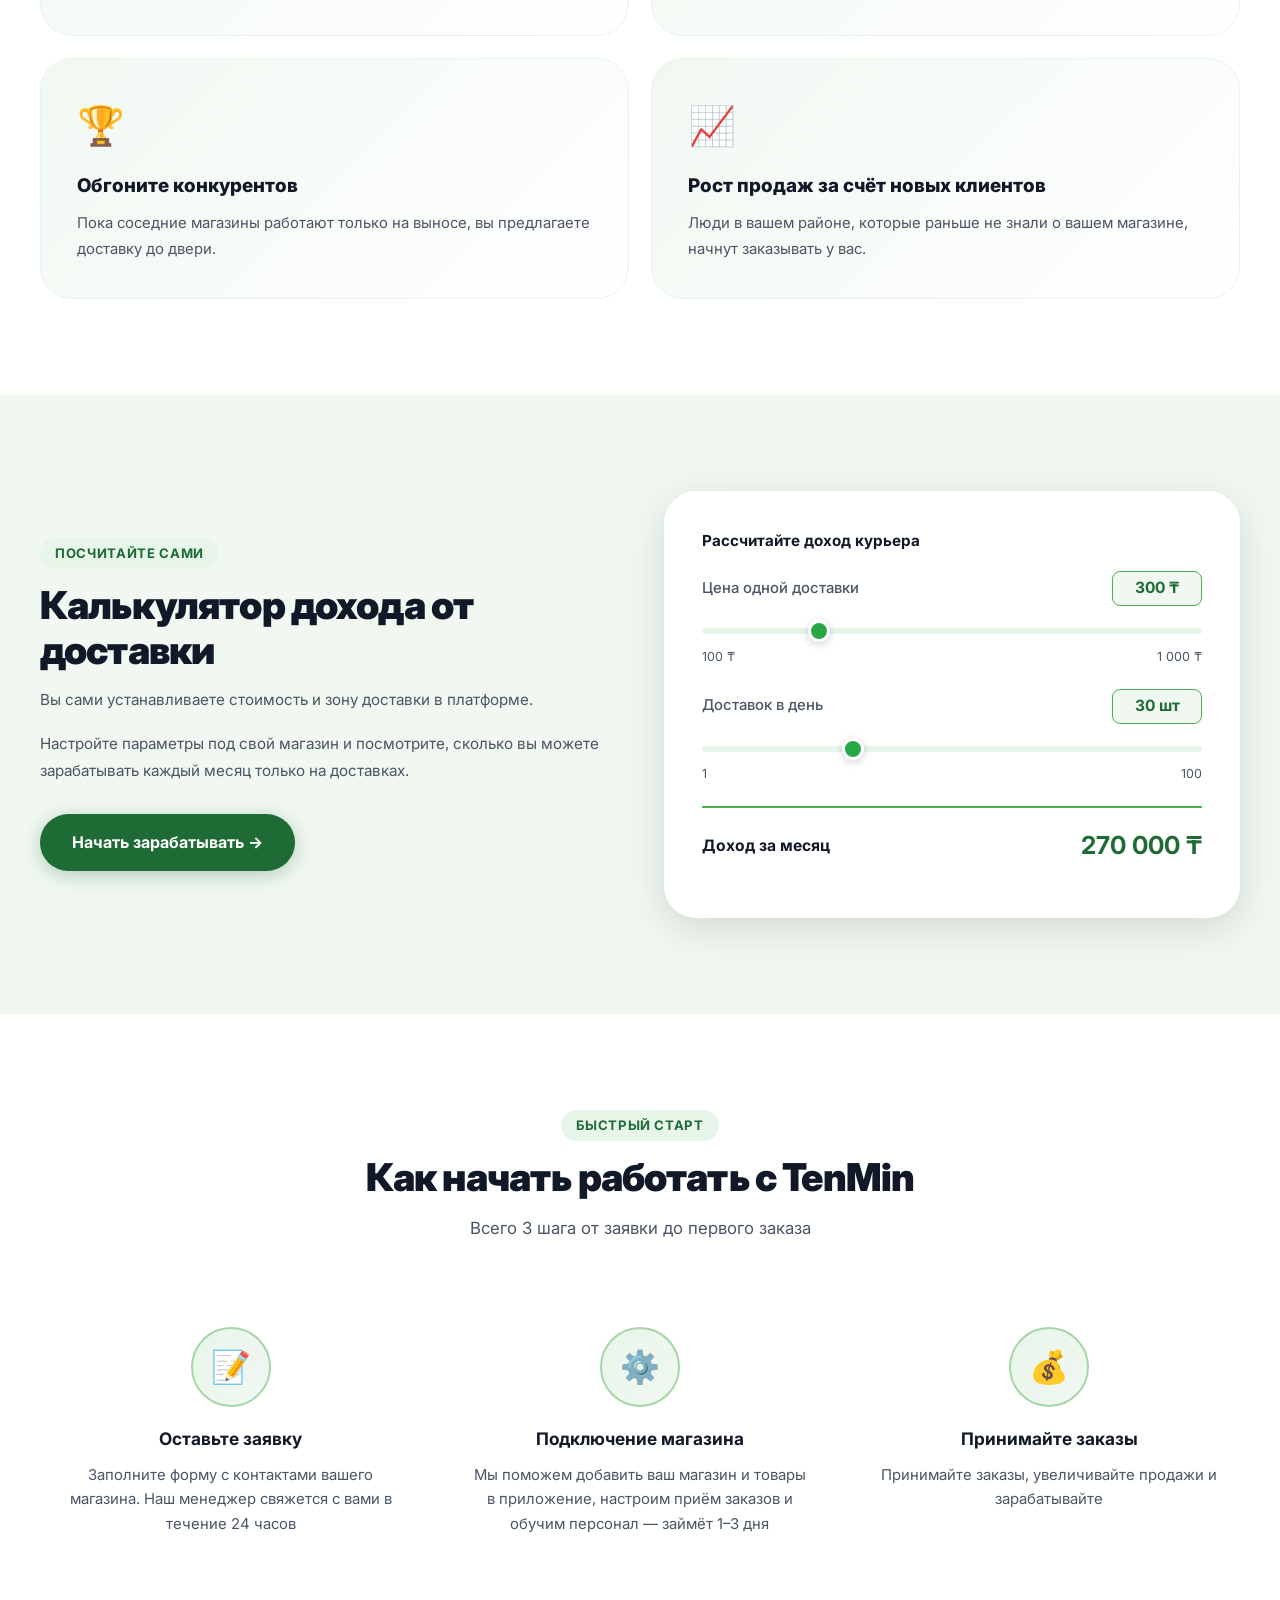
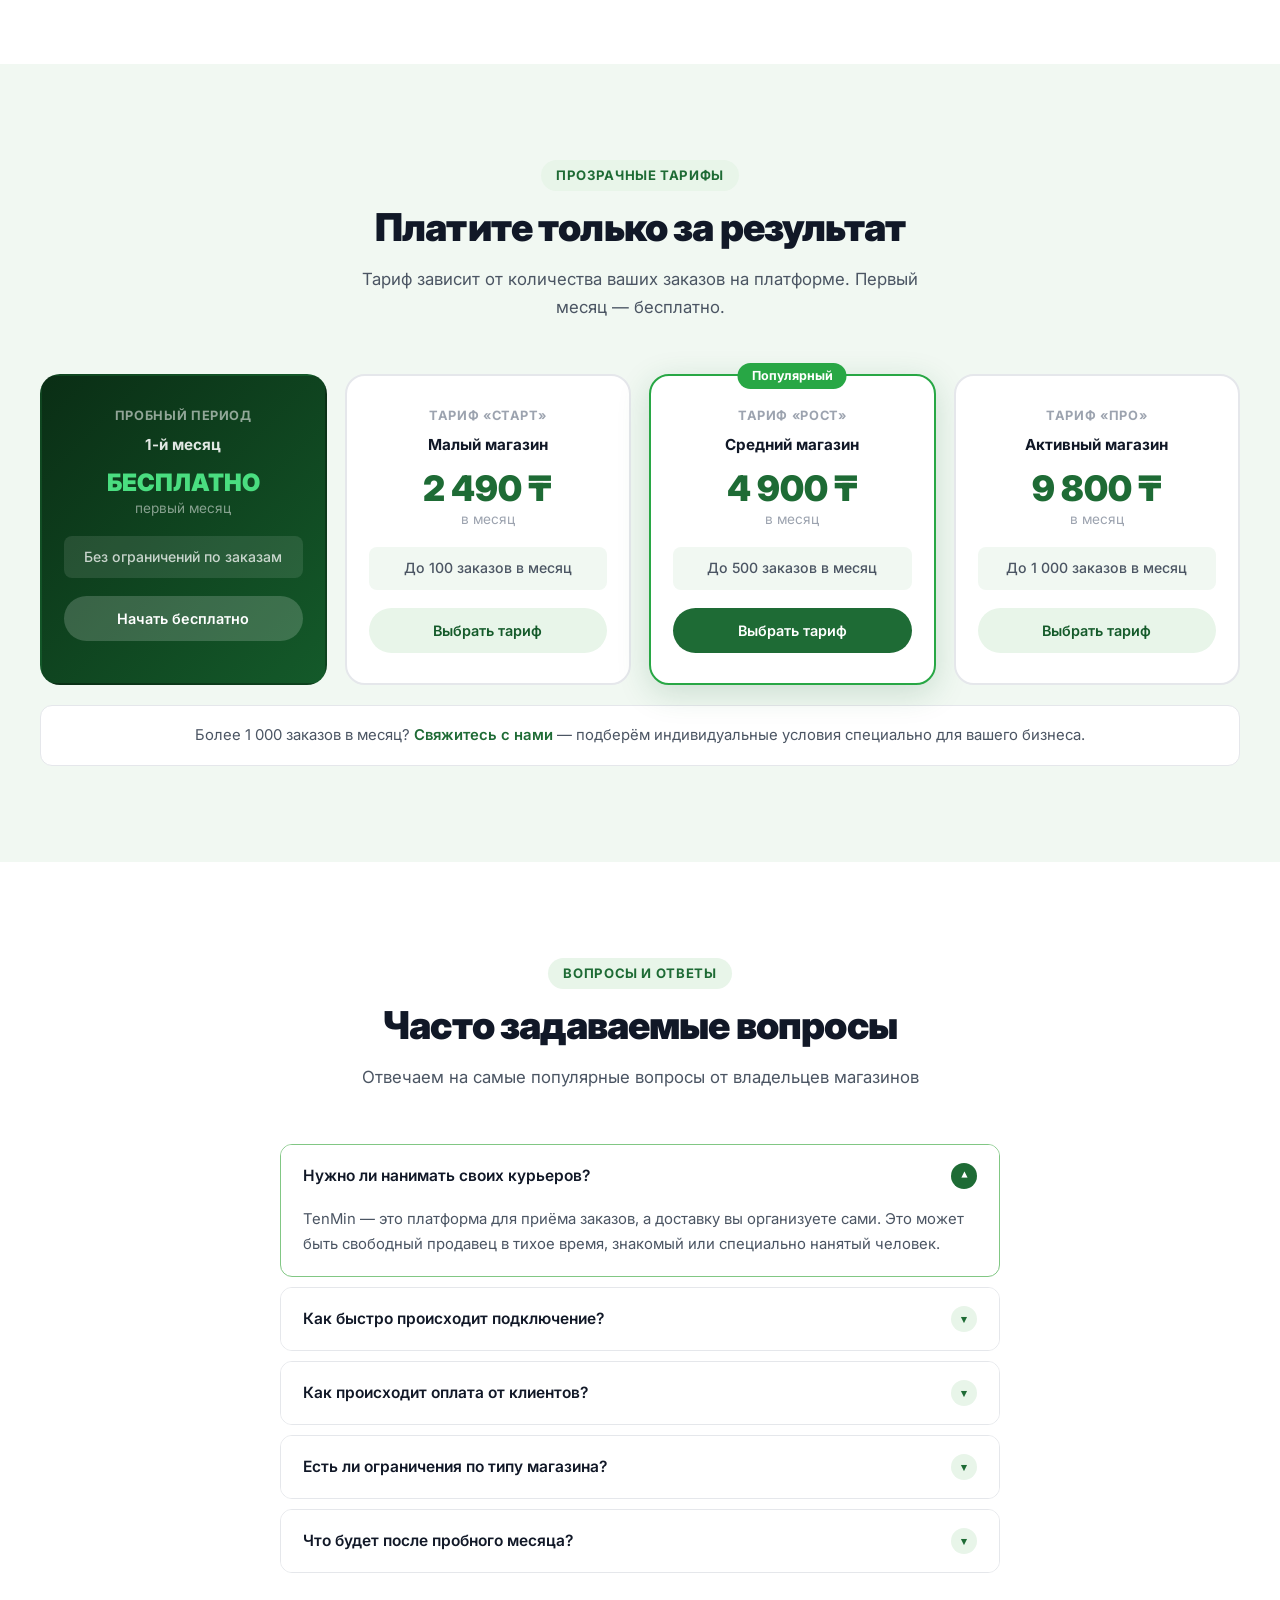
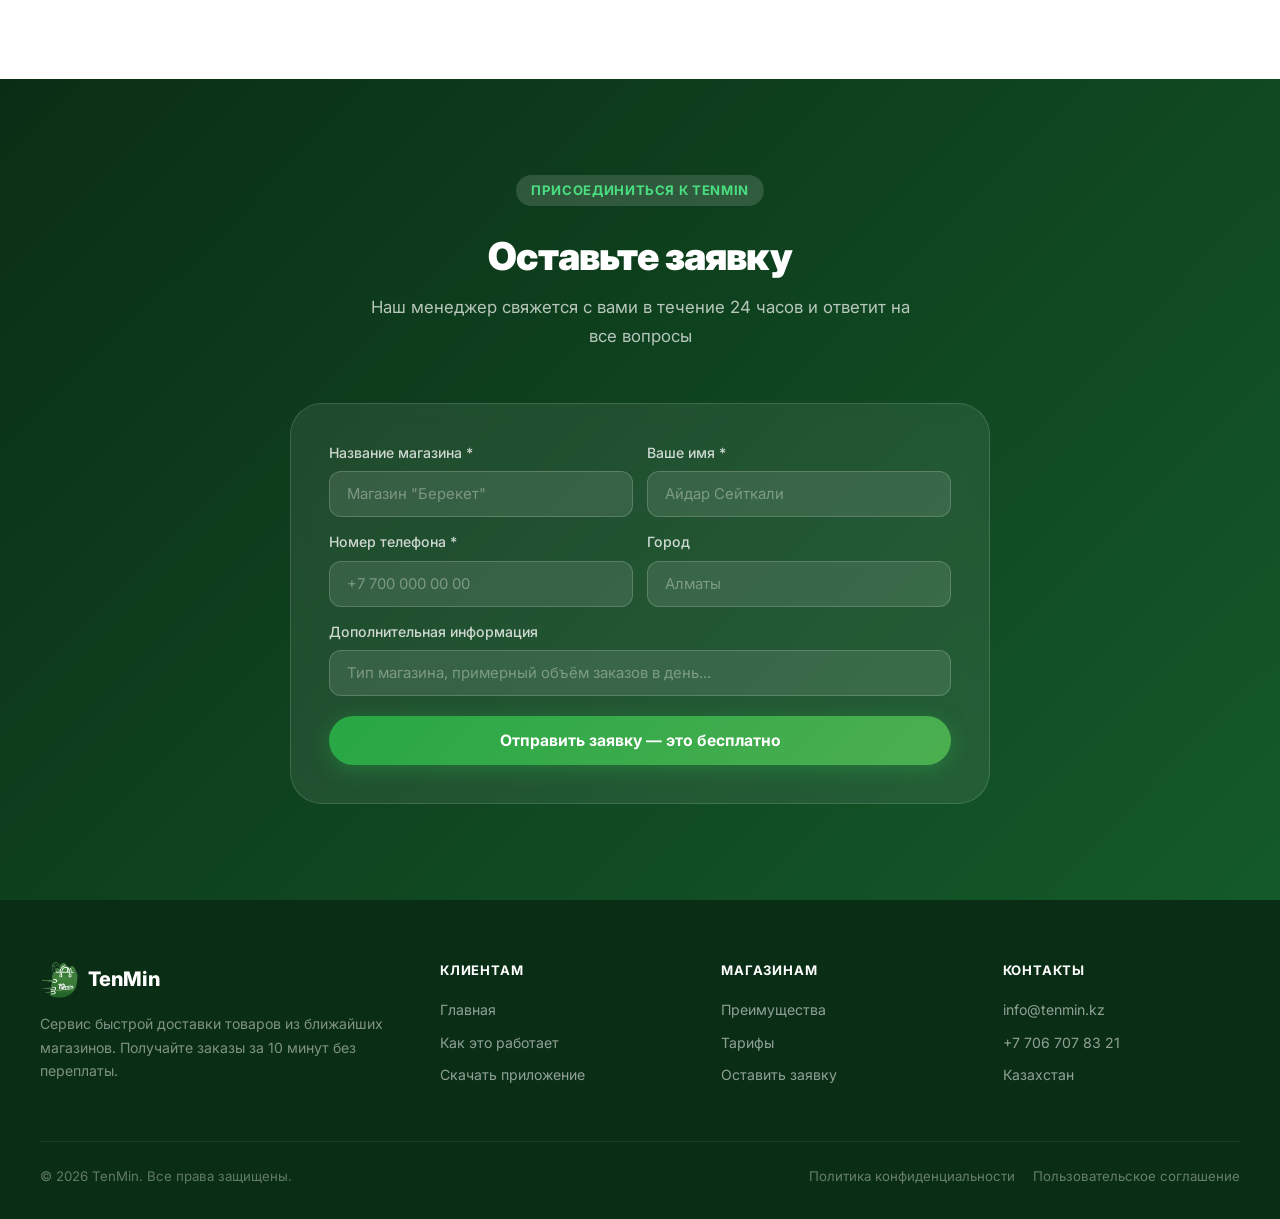
==== commit 7ec4cdae: "fix" ====
--- a/for-stores.html
+++ b/for-stores.html
@@ -39,8 +39,8 @@
 <nav class="nav" id="nav">
   <div class="nav-inner">
     <a href="index.html" class="nav-logo" aria-label="TenMin — на главную">
-      <img src="logo%20.png" alt="TenMin" width="42" height="42">
-      <span>TenMin</span>
+      <img src="logo-5.png" alt="TenMin" width="100%">
+      <!-- <span>TenMin</span> -->
     </a>
     <ul class="nav-links" role="navigation" aria-label="Основная навигация">
       <li><a href="index.html" class="nav-link">Для клиентов</a></li>
@@ -66,13 +66,12 @@
     <div class="hero-badge" style="display:inline-flex;margin:0 auto 28px">
       <span class="hero-badge-dot"></span>
       Открыто для партнёрства
-    </div>
-    <span class="big-num" aria-label="до 300 000 тенге">до 300 000 ₸</span>
-    <h1 class="s-title" style="color:#fff;font-size:clamp(1.8rem,3.5vw,3rem);margin-bottom:18px">
-      Заработок курьера вашего магазина<br>в месяц
+    </div> 
+    <h1 class="hero-title">
+      Запустите<span> доставку</span> и <span>увеличивайте</span> выручку
     </h1>
     <p class="s-sub" style="color:rgba(255,255,255,.75);margin:0 auto 38px;max-width:620px">
-      TenMin — платформа для приёма онлайн-заказов на доставку. Подключите магазин, принимайте заказы через приложение и доставляйте клиентам. Ваш курьер зарабатывает на каждой доставке, а магазин растёт за счёт конкурентного преимущества.
+      TenMin — готовое решение для приёма и обработки онлайн-заказов.
     </p>
     <div class="hero-stores-actions" style="display:flex;gap:14px;justify-content:center;flex-wrap:wrap">
       <a href="#contact" class="btn-primary" style="font-size:1.02rem;padding:17px 36px">
@@ -92,8 +91,8 @@
 <section class="stats-bar" aria-label="Результаты партнёров TenMin">
   <div class="stats-inner">
     <div class="stat-item">
-      <div class="stat-num">300 000 ₸</div>
-      <div class="stat-lbl">заработок курьера в месяц</div>
+      <div class="stat-num">300K ₸</div>
+      <div class="stat-lbl">Средний доход от доставки в месяц</div>
     </div>
     <div class="stat-item">
       <div class="stat-num">300 ₸</div>
@@ -104,8 +103,8 @@
       <div class="stat-lbl">бесплатный пробный период</div>
     </div>
     <div class="stat-item">
-      <div class="stat-num">24/7</div>
-      <div class="stat-lbl">приём заказов через платформу</div>
+      <div class="stat-num">до 30%</div>
+      <div class="stat-lbl">роста продаж за счёт конкурентного преимущества</div>
     </div>
   </div>
 </section>
@@ -122,68 +121,85 @@
       <article class="sb-card">
         <span class="sb-icon" aria-hidden="true">📱</span>
         <h3>Платформа для приёма заказов на доставку</h3>
-        <p>Клиенты рядом с вашим магазином видят вас в приложении TenMin и делают заказы онлайн. Вы принимаете заказ, собираете и доставляете — всё через удобный интерфейс.</p>
+        <p>Клиенты рядом с вашим магазином видят вас в приложении TenMin и делают заказы онлайн.</p>
       </article>
       <article class="sb-card">
         <span class="sb-icon" aria-hidden="true">💵</span>
-        <h3>Ваш курьер зарабатывает до 300 000 ₸</h3>
-        <p>Стоимость доставки устанавливаете вы сами. При стандартной цене 300 ₸ за доставку и всего 30 заказах в день — ваш курьер (свободный сотрудник или знакомый) зарабатывает до 300 000 ₸ в месяц.</p>
+        <h3>До 500 000 ₸ чистого дохода за доставки</h3>
+        <p>Стоимость и радиус доставки устанавливаете вы сами. </p>
       </article>
       <article class="sb-card">
         <span class="sb-icon" aria-hidden="true">🏆</span>
         <h3>Обгоните конкурентов</h3>
-        <p>Пока соседние магазины работают только на выносе, вы предлагаете доставку до двери. Клиент выберет того, кто удобнее — а это теперь вы. Это реальное конкурентное преимущество.</p>
+        <p>Пока соседние магазины работают только на выносе, вы предлагаете доставку до двери.</p>
       </article>
       <article class="sb-card">
         <span class="sb-icon" aria-hidden="true">📈</span>
         <h3>Рост продаж за счёт новых клиентов</h3>
-        <p>Люди в вашем районе, которые раньше не знали о вашем магазине, начнут заказывать у вас. Каждый новый заказ — это дополнительная выручка от продажи товаров плюс доход от доставки.</p>
-      </article>
-    </div>
-  </div>
-</section>
-
-<!-- EARNINGS SHOWCASE -->
+        <p>Люди в вашем районе, которые раньше не знали о вашем магазине, начнут заказывать у вас. </p>
+      </article>
+    </div>
+  </div>
+</section>
+
+<!-- EARNINGS CALCULATOR -->
 <section class="section bg-pale" id="earnings" aria-labelledby="earn-title">
   <div class="si">
     <div class="earnings-grid">
       <div>
         <span class="s-tag">Посчитайте сами</span>
-        <h2 class="s-title" id="earn-title">Сколько зарабатывает курьер?</h2>
+        <h2 class="s-title" id="earn-title">Калькулятор дохода от доставки</h2>
         <p style="color:var(--txt2);line-height:1.72;margin-bottom:18px;font-size:.95rem">
-          Вы сами устанавливаете цену доставки в приложении. Большинство магазинов ставят <strong style="color:var(--g600)">300 ₸ за один заказ</strong> — это комфортно для клиента и выгодно для курьера.
+          Вы сами устанавливаете стоимость и зону доставки в платформе.
         </p>
         <p style="color:var(--txt2);line-height:1.72;margin-bottom:30px;font-size:.95rem">
-          При 30 доставках в день ваш курьер (свободный продавец, знакомый или специально нанятый человек) зарабатывает до 300 000 ₸ в месяц. А ваш магазин при этом ещё и увеличивает продажи товаров.
+          Настройте параметры под свой магазин и посмотрите, сколько вы можете зарабатывать каждый месяц только на доставках.
         </p>
         <a href="#contact" class="btn-green">Начать зарабатывать →</a>
       </div>
-      <div class="earnings-box" role="region" aria-label="Пример расчёта дохода">
-        <h3>Пример заработка курьера за месяц</h3>
-        <div class="e-row">
-          <span class="e-lbl">Доставок в день</span>
-          <span class="e-val">30 доставок</span>
-        </div>
-        <div class="e-row">
-          <span class="e-lbl">Цена 1 доставки (ваша цена)</span>
-          <span class="e-val">300 ₸</span>
-        </div>
-        <div class="e-row">
-          <span class="e-lbl">Доход курьера за месяц</span>
-          <span class="e-val">300 000 ₸</span>
-        </div>
-        <div class="e-row">
-          <span class="e-lbl">Стоимость тарифа платформы</span>
-          <span class="e-val">4 900 ₸</span>
-        </div>
-        <div class="e-row e-total">
-          <span class="e-lbl">Чистый заработок курьера</span>
-          <span class="e-val" style="color:var(--g600);font-size:1.55rem">295 000 ₸</span>
-        </div>
-      </div>
-    </div>
-  </div>
-</section>
+      <div class="earnings-box" role="region" aria-label="Калькулятор дохода от доставки">
+        <h3>Рассчитайте доход курьера</h3>
+
+        <div class="calc-field">
+          <div class="calc-label-row">
+            <label for="price-range">Цена одной доставки</label>
+            <span class="calc-badge"><span id="price-display">300</span> ₸</span>
+          </div>
+          <input type="range" id="price-range" class="calc-slider" min="100" max="1000" step="50" value="300"
+            oninput="updateCalc()">
+          <div class="calc-hints"><span>100 ₸</span><span>1 000 ₸</span></div>
+        </div>
+
+        <div class="calc-field">
+          <div class="calc-label-row">
+            <label for="count-range">Доставок в день</label>
+            <span class="calc-badge"><span id="count-display">30</span> шт</span>
+          </div>
+          <input type="range" id="count-range" class="calc-slider" min="1" max="100" step="1" value="30"
+            oninput="updateCalc()">
+          <div class="calc-hints"><span>1</span><span>100</span></div>
+        </div>
+
+        <div class="e-row e-total" style="margin-top:8px">
+          <span class="e-lbl" style="font-weight:700">Доход за месяц</span>
+          <span class="e-val" id="monthly-result" style="color:var(--g600);font-size:1.55rem">270 000 ₸</span>
+        </div>
+      </div>
+    </div>
+  </div>
+</section>
+
+<script>
+  function updateCalc() {
+    const price = parseInt(document.getElementById('price-range').value);
+    const count = parseInt(document.getElementById('count-range').value);
+    document.getElementById('price-display').textContent = price.toLocaleString('ru-RU');
+    document.getElementById('count-display').textContent = count;
+    const monthly = price * count * 30;
+    document.getElementById('monthly-result').textContent = monthly.toLocaleString('ru-RU') + ' ₸';
+  }
+  updateCalc();
+</script>
 
 <!-- HOW PARTNERSHIP WORKS -->
 <section class="section" id="how-it-works" aria-labelledby="how-stores-title">
@@ -207,7 +223,7 @@
       <article class="ss-card">
         <div class="ss-icon" aria-hidden="true">💰</div>
         <h3>Принимайте заказы</h3>
-        <p>Ваш магазин появится у тысяч клиентов в приложении. Принимайте заказы, увеличивайте продажи и зарабатывайте</p>
+        <p>Принимайте заказы, увеличивайте продажи и зарабатывайте</p>
       </article>
     </div>
   </div>
@@ -219,7 +235,7 @@
     <div class="s-header center">
       <span class="s-tag">Прозрачные тарифы</span>
       <h2 class="s-title" id="pricing-title">Платите только за результат</h2>
-      <p class="s-sub">Тариф зависит от количества ваших заказов. Первый месяц — всегда бесплатно.</p>
+      <p class="s-sub">Тариф зависит от количества ваших заказов на платформе. Первый месяц — бесплатно.</p>
     </div>
     <div class="pricing-grid">
 
@@ -294,7 +310,7 @@
           <span class="faq-chevron" aria-hidden="true">▾</span>
         </button>
         <div class="faq-a" id="faq1">
-          TenMin — это платформа для приёма заказов, а доставку вы организуете сами. Это может быть свободный продавец в тихое время, знакомый или специально нанятый человек. Именно ваш курьер устанавливает маршрут и зарабатывает на каждой доставке — TenMin лишь помогает принять и оформить заказ.
+          TenMin — это платформа для приёма заказов, а доставку вы организуете сами. Это может быть свободный продавец в тихое время, знакомый или специально нанятый человек.
         </div>
       </div>
 
@@ -314,7 +330,7 @@
           <span class="faq-chevron" aria-hidden="true">▾</span>
         </button>
         <div class="faq-a" id="faq3">
-          Клиенты оплачивают заказы через приложение — картой или онлайн. Собранные средства за вычетом стоимости тарифа регулярно переводятся на ваш счёт. Никаких задержек и скрытых удержаний.
+          Оплата товара и доставки производится при получении — переводом или картой. Для оплаты картой курьеру потребуется переносной POS-терминал.
         </div>
       </div>
 
@@ -324,7 +340,7 @@
           <span class="faq-chevron" aria-hidden="true">▾</span>
         </button>
         <div class="faq-a" id="faq4">
-          TenMin подходит для любых магазинов с физическими товарами: овощные и фруктовые лавки, мини-маркеты, бакалея, хозяйственные магазины. Если вы продаёте товары — мы доставим их вашим клиентам.
+          TenMin подходит для любых магазинов с физическими товарами: овощные и фруктовые лавки, мини-маркеты, бакалея, хозяйственные магазины и аптеки.
         </div>
       </div>
 
@@ -391,7 +407,7 @@
     <div class="footer-top">
       <div>
         <div class="f-brand">
-          <img src="logo%20.png" alt="TenMin" width="38" height="38">
+          <img src="logo-3.png" alt="TenMin" width="38" height="38">
           <span>TenMin</span>
         </div>
         <p class="f-tagline">Сервис быстрой доставки товаров из ближайших магазинов. Получайте заказы за 10 минут без переплаты.</p>
@@ -469,22 +485,41 @@
     });
   });
 
-  // Form submit
-  document.getElementById('contactForm').addEventListener('submit', function(e) {
+  // После деплоя воркера вставь сюда его URL:
+  const WORKER_URL = 'СЮДА_URL_ВОРКЕРА'; // пример: https://tenmin-form.ivanov.workers.dev
+
+  document.getElementById('contactForm').addEventListener('submit', async function(e) {
     e.preventDefault();
-    const name = document.getElementById('storeName').value.trim();
-    const phone = document.getElementById('phone').value.trim();
-    if (!name || !phone) {
+    const store   = document.getElementById('storeName').value.trim();
+    const owner   = document.getElementById('ownerName').value.trim();
+    const phone   = document.getElementById('phone').value.trim();
+    const city    = document.getElementById('city').value.trim();
+    const comment = document.getElementById('comment').value.trim();
+
+    if (!store || !phone) {
       alert('Пожалуйста, заполните обязательные поля: название магазина и телефон.');
       return;
     }
+
     const btn = document.getElementById('submitBtn');
     btn.textContent = 'Отправляем...';
     btn.disabled = true;
-    setTimeout(() => {
+
+    try {
+      const res = await fetch(WORKER_URL, {
+        method: 'POST',
+        headers: { 'Content-Type': 'application/json' },
+        body: JSON.stringify({ store, owner, phone, city, comment }),
+      });
+      const json = await res.json();
+      if (!json.ok) throw new Error();
       btn.style.display = 'none';
       document.getElementById('formSuccess').style.display = 'block';
-    }, 800);
+    } catch {
+      btn.textContent = 'Отправить заявку — это бесплатно';
+      btn.disabled = false;
+      alert('Не удалось отправить заявку. Попробуйте ещё раз или напишите нам напрямую.');
+    }
   });
 </script>
 </body>
--- a/styles.css
+++ b/styles.css
@@ -33,7 +33,7 @@
 .nav{position:fixed;top:0;left:0;right:0;z-index:200;background:rgba(255,255,255,.96);backdrop-filter:blur(12px);-webkit-backdrop-filter:blur(12px);border-bottom:1px solid var(--border);transition:box-shadow var(--t)}
 .nav-inner{max-width:1200px;margin:0 auto;padding:0 24px;height:72px;display:flex;align-items:center;justify-content:space-between;gap:24px}
 .nav-logo{display:flex;align-items:center;gap:10px;font-weight:800;font-size:1.35rem;color:var(--g600)}
-.nav-logo img{width:42px;height:42px;border-radius:50%;object-fit:cover}
+.nav-logo img{width:80px;margin-bottom:10px;object-fit:cover}
 .nav-links{display:flex;align-items:center;gap:2px}
 .nav-link{padding:8px 14px;border-radius:var(--r-sm);font-weight:500;font-size:.92rem;color:var(--txt2);transition:var(--t)}
 .nav-link:hover{color:var(--g600);background:var(--g50)}
@@ -139,6 +139,17 @@
 .e-val{font-size:1.05rem;font-weight:700;color:var(--txt)}
 .e-total .e-lbl{font-size:.98rem;font-weight:700;color:var(--txt)}
 .e-total .e-val{font-size:1.55rem;color:var(--g600)}
+
+/* ── CALC SLIDER ── */
+.calc-field{margin-bottom:22px}
+.calc-label-row{display:flex;justify-content:space-between;align-items:center;margin-bottom:10px}
+.calc-label-row label{font-size:.93rem;color:var(--txt2);font-weight:500}
+.calc-badge{background:var(--g50);border:1.5px solid var(--g400);border-radius:8px;padding:4px 12px;font-size:.97rem;font-weight:700;color:var(--g600);min-width:90px;text-align:center}
+.calc-slider{-webkit-appearance:none;appearance:none;width:100%;height:6px;border-radius:4px;background:var(--g100);outline:none;cursor:pointer}
+.calc-slider::-webkit-slider-thumb{-webkit-appearance:none;appearance:none;width:22px;height:22px;border-radius:50%;background:var(--g500);border:3px solid #fff;box-shadow:0 2px 8px rgba(0,0,0,.18);cursor:pointer;transition:background .15s}
+.calc-slider::-moz-range-thumb{width:22px;height:22px;border-radius:50%;background:var(--g500);border:3px solid #fff;box-shadow:0 2px 8px rgba(0,0,0,.18);cursor:pointer}
+.calc-slider:hover::-webkit-slider-thumb{background:var(--g600)}
+.calc-hints{display:flex;justify-content:space-between;font-size:.78rem;color:var(--txt2);margin-top:5px}
 
 /* ── STORE STEPS ── */
 .store-steps{display:grid;grid-template-columns:repeat(3,1fr);gap:28px}
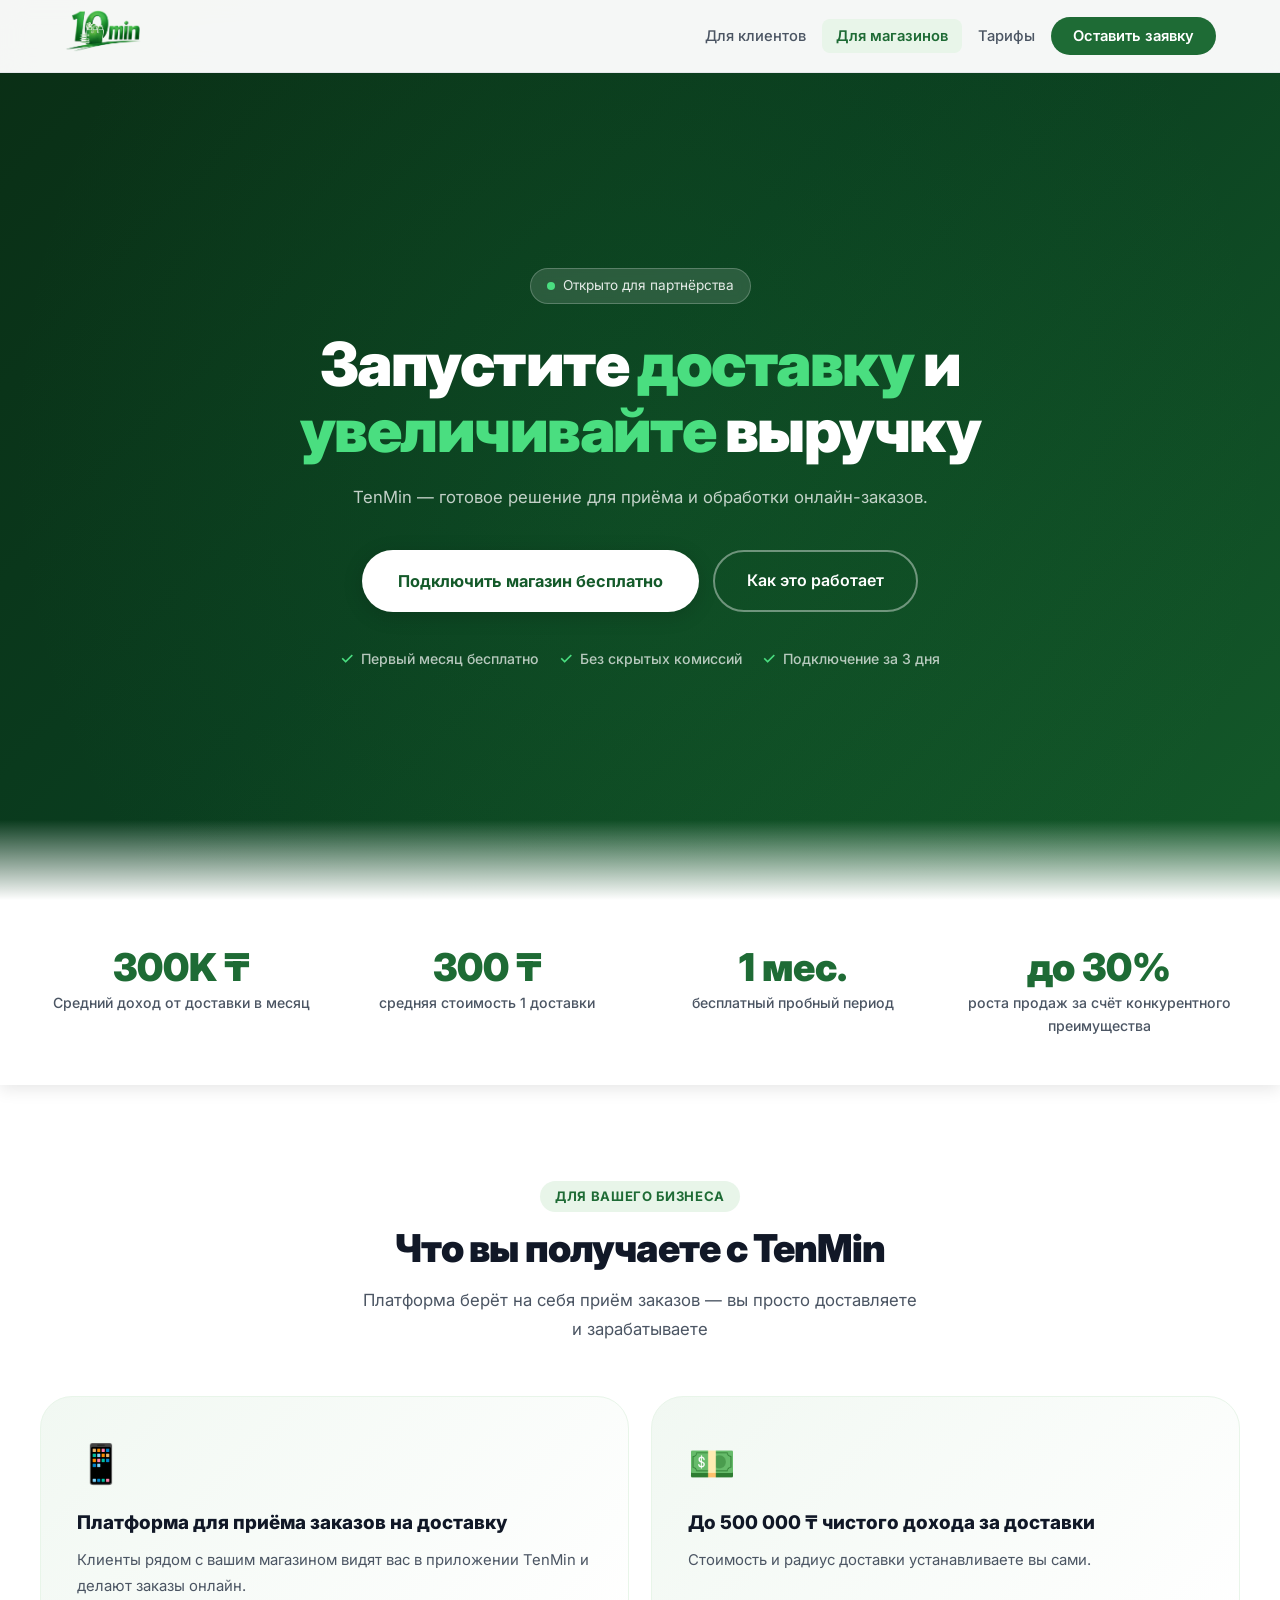
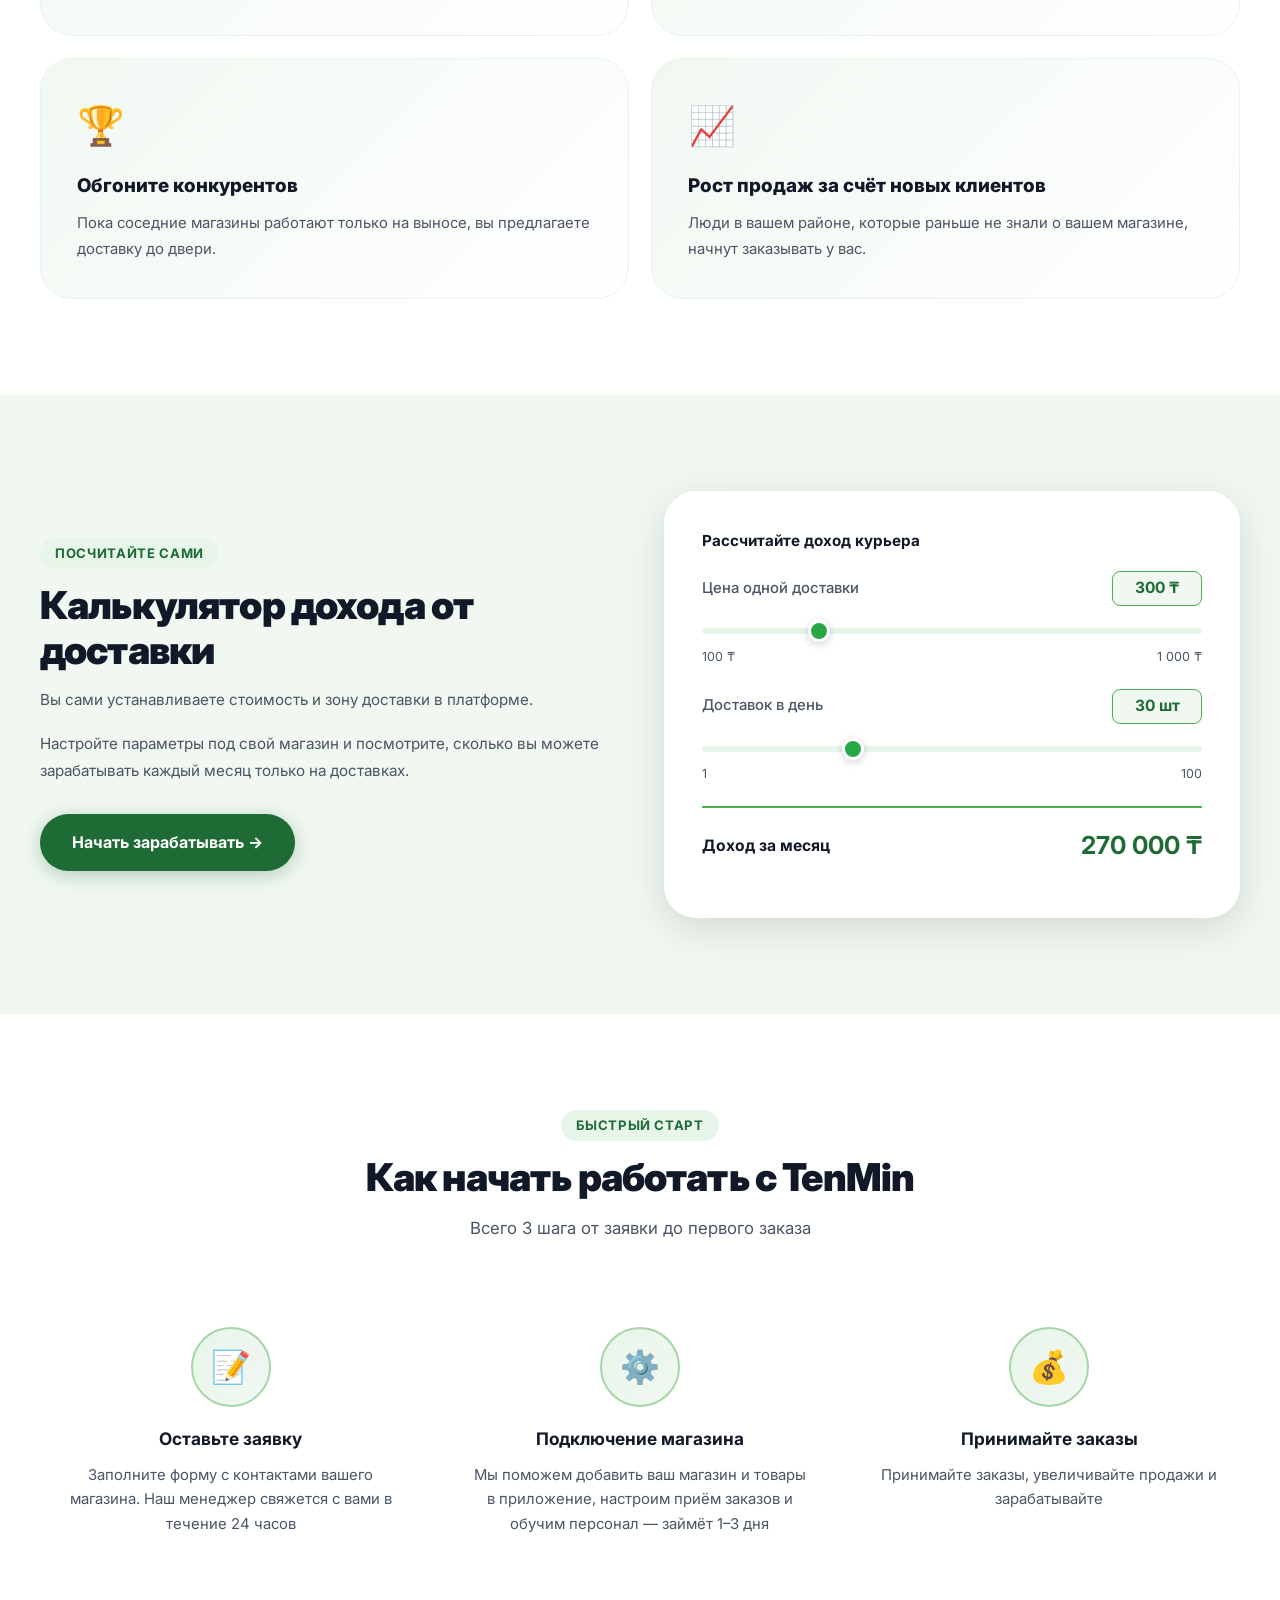
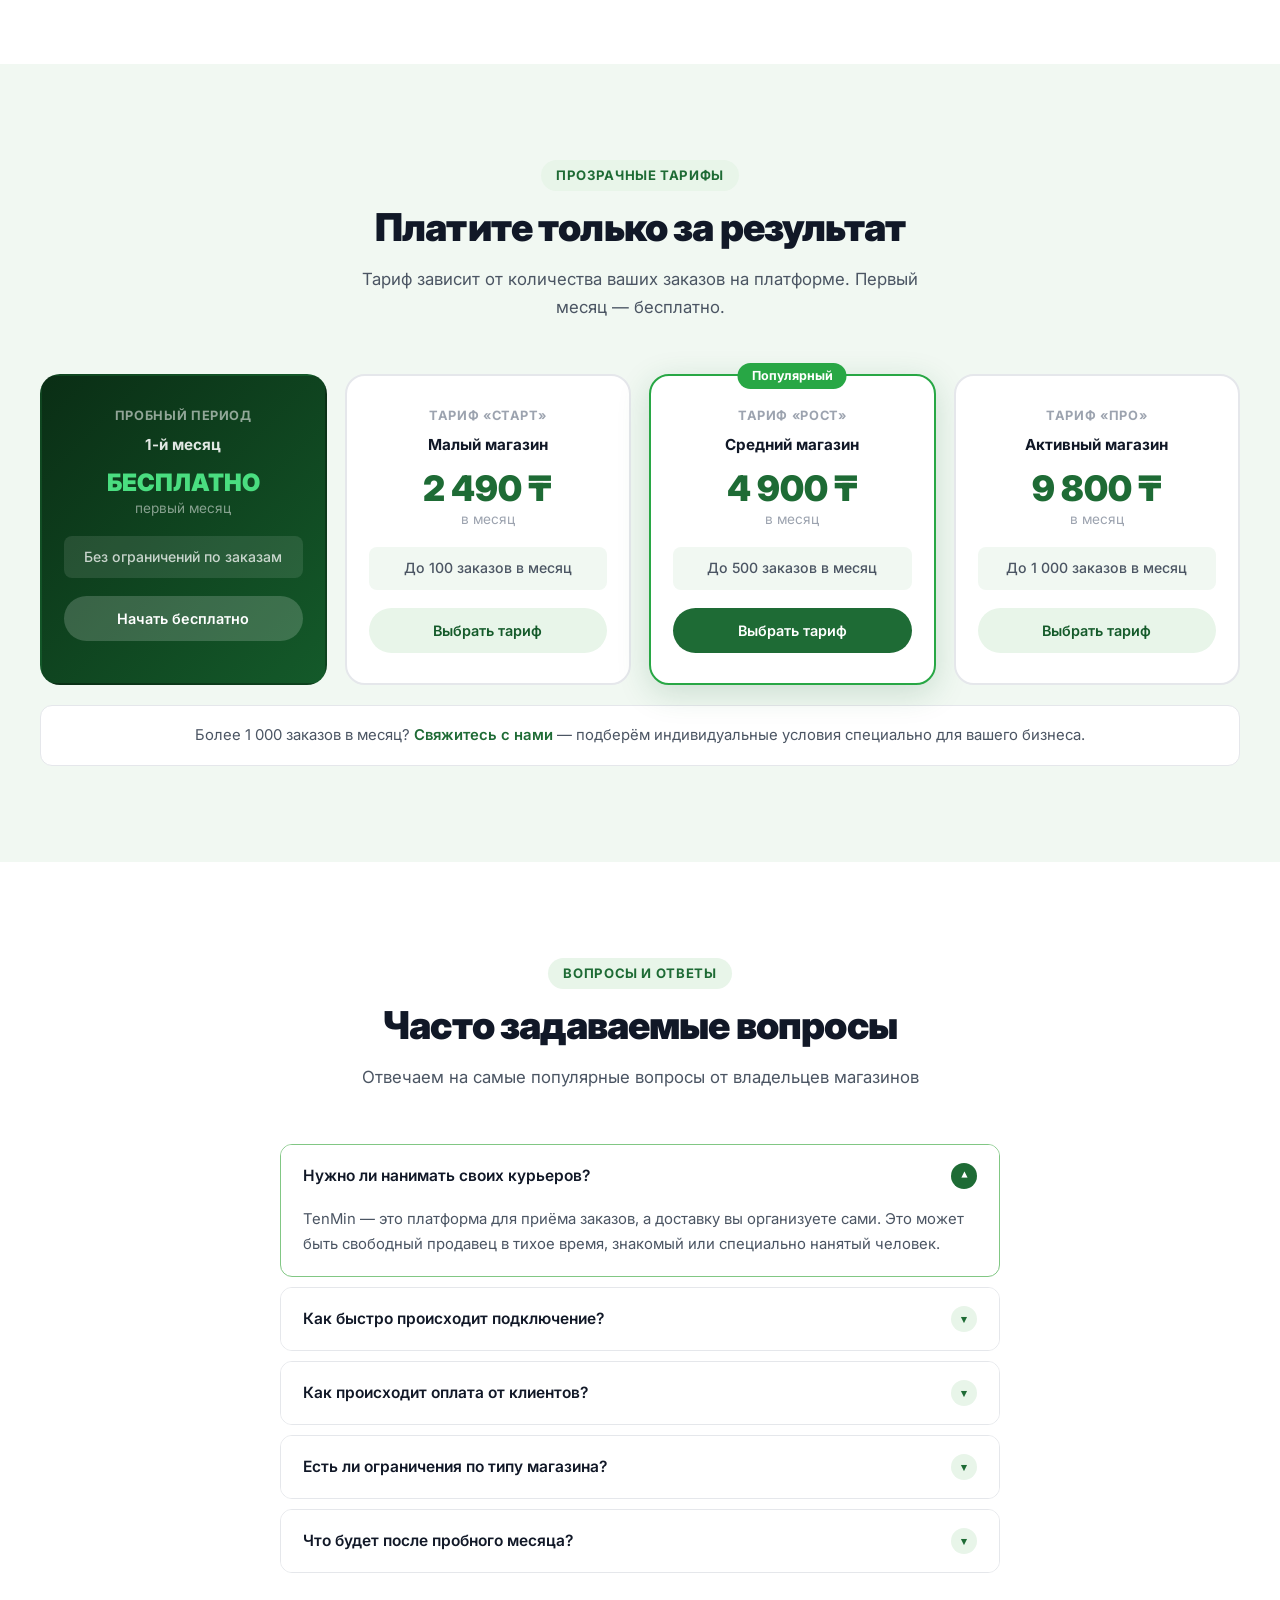
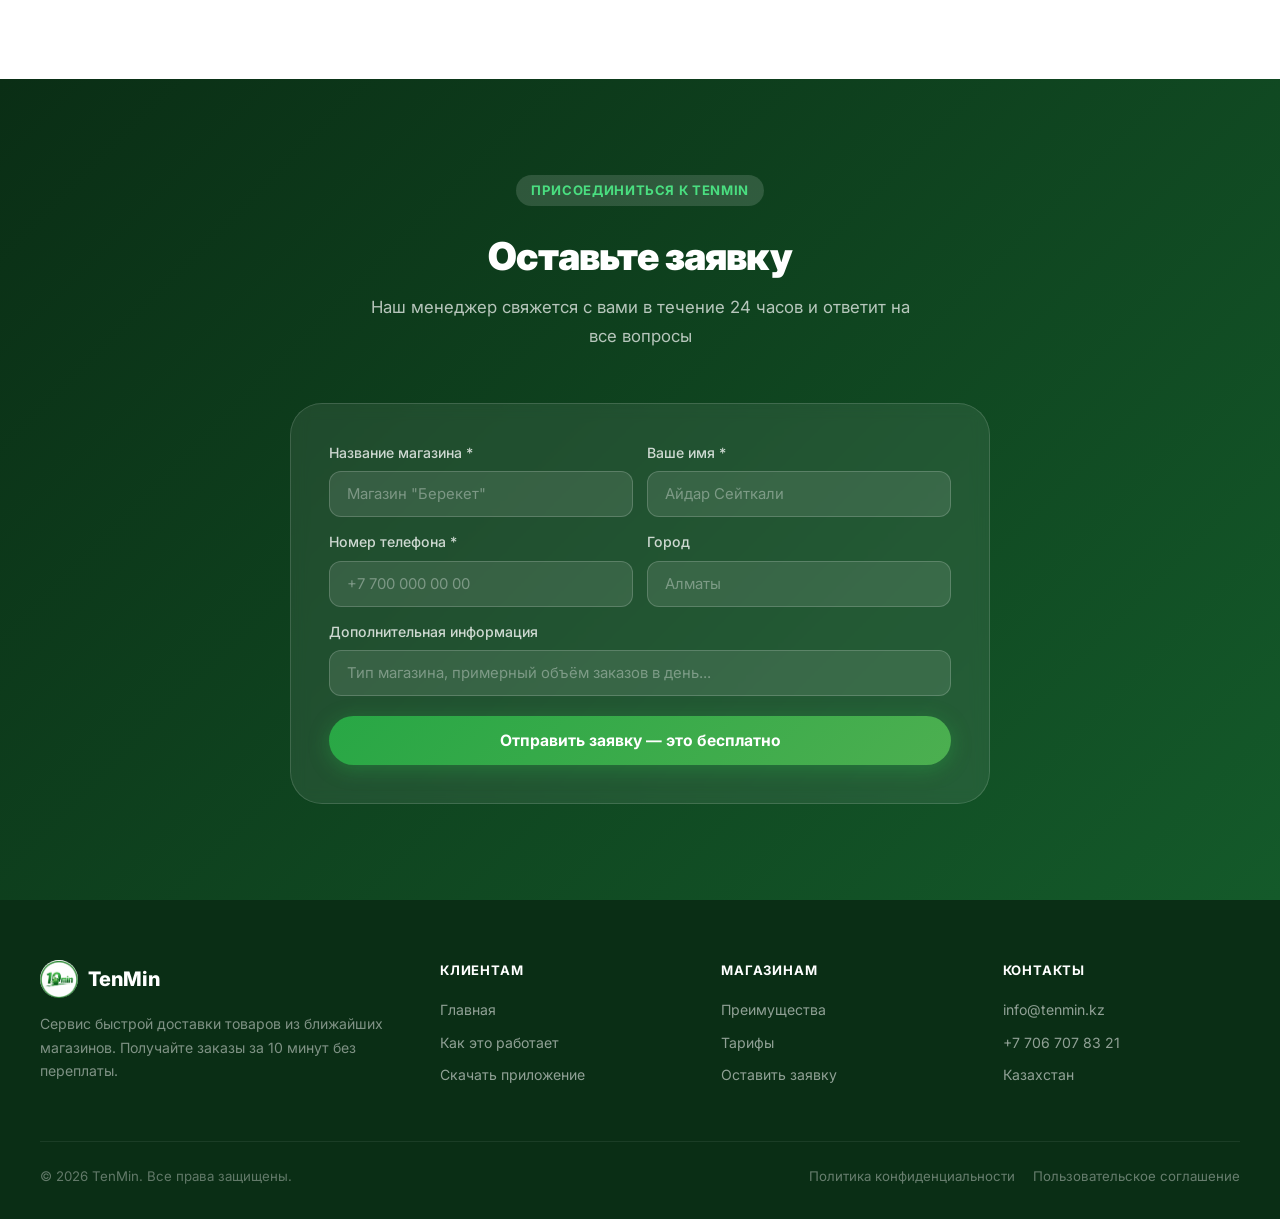
==== commit c71617fb: "fix" ====
--- a/for-stores.html
+++ b/for-stores.html
@@ -407,7 +407,7 @@
     <div class="footer-top">
       <div>
         <div class="f-brand">
-          <img src="logo-3.png" alt="TenMin" width="38" height="38">
+          <img src="logo%20.png" alt="TenMin" width="38" height="38">
           <span>TenMin</span>
         </div>
         <p class="f-tagline">Сервис быстрой доставки товаров из ближайших магазинов. Получайте заказы за 10 минут без переплаты.</p>
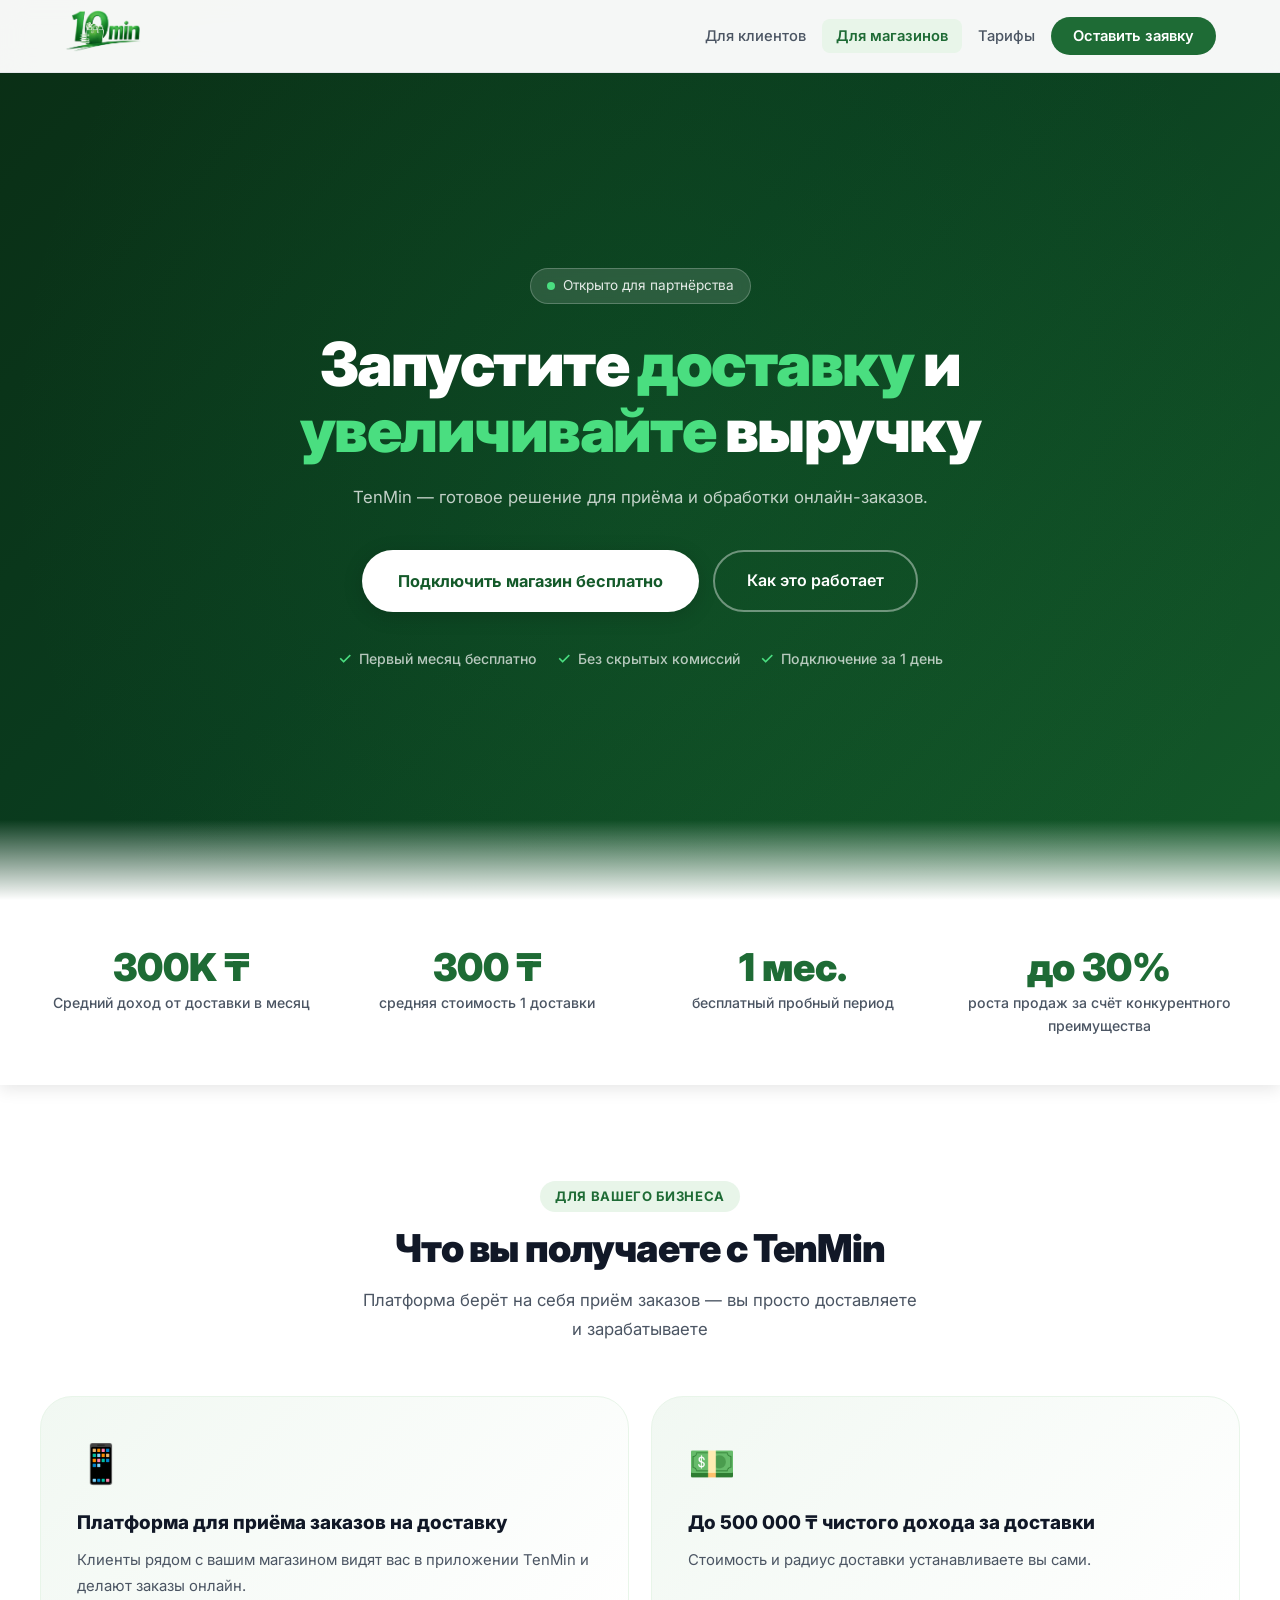
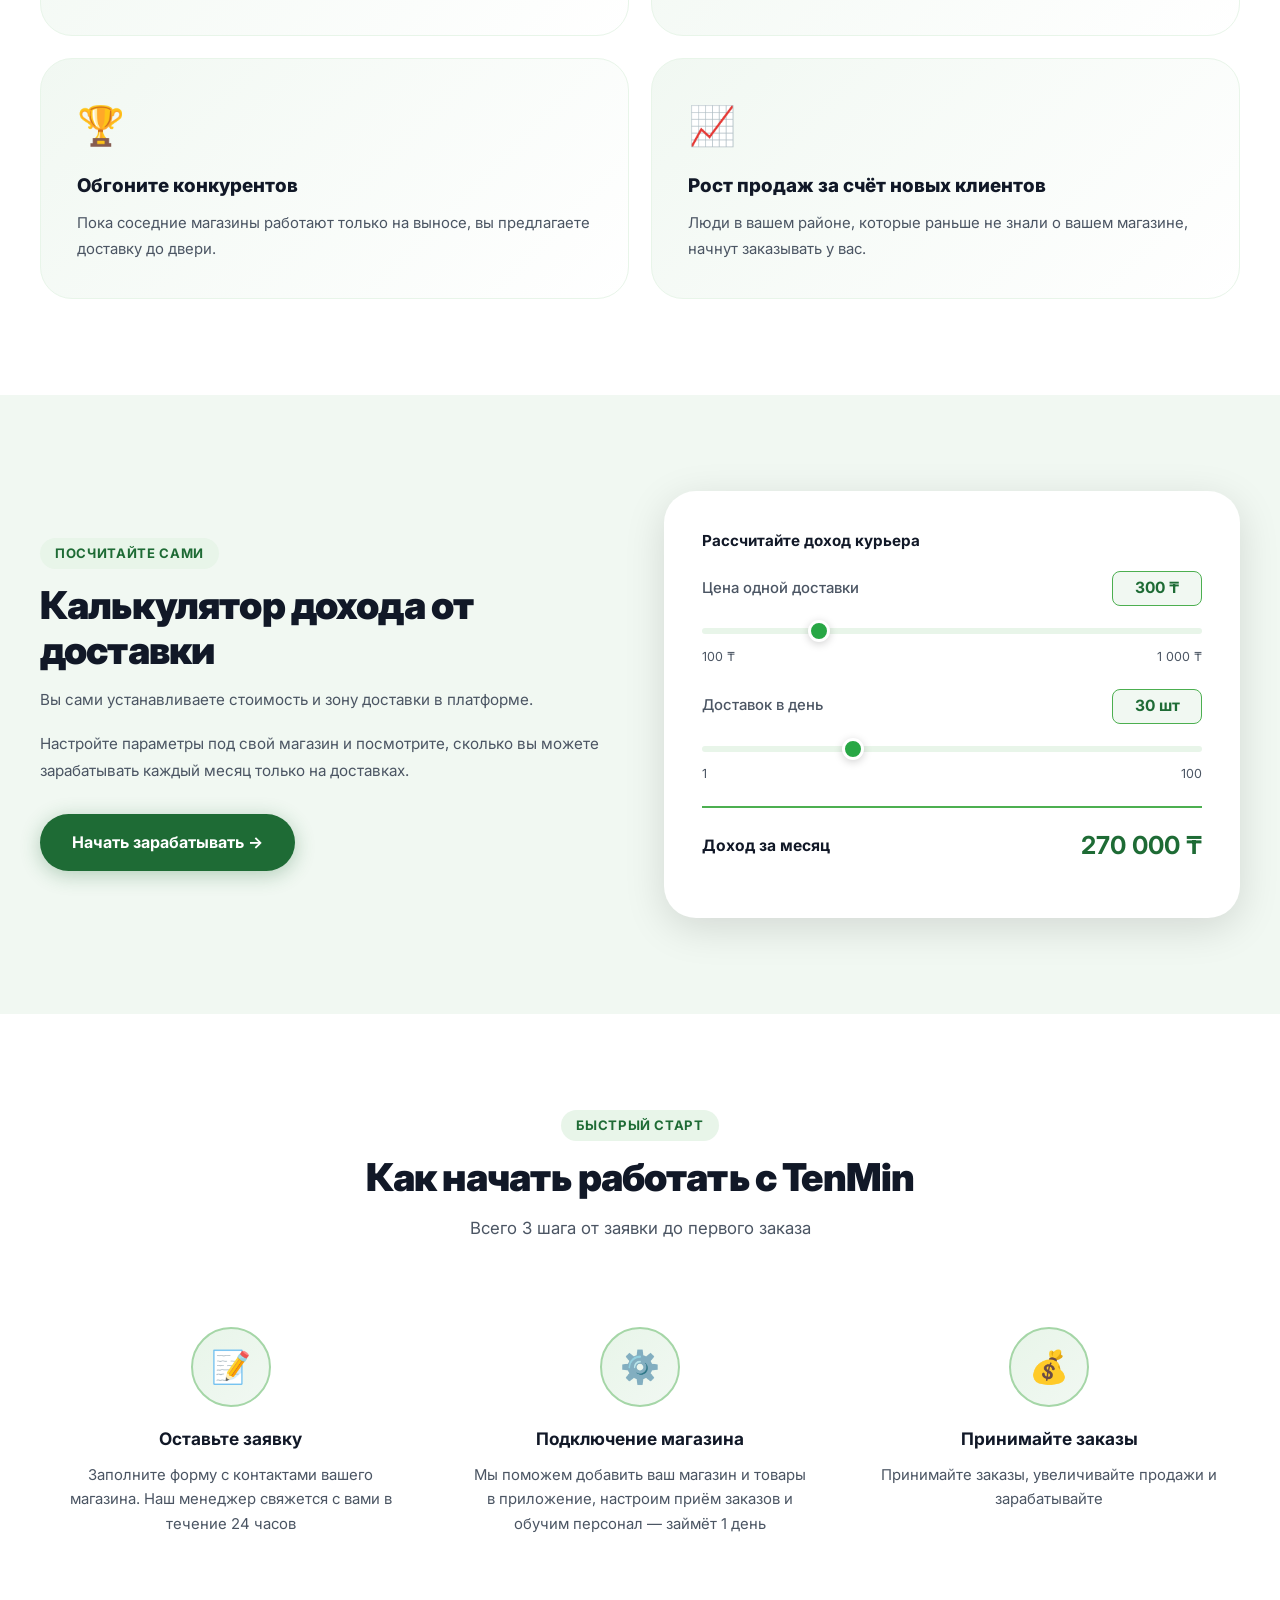
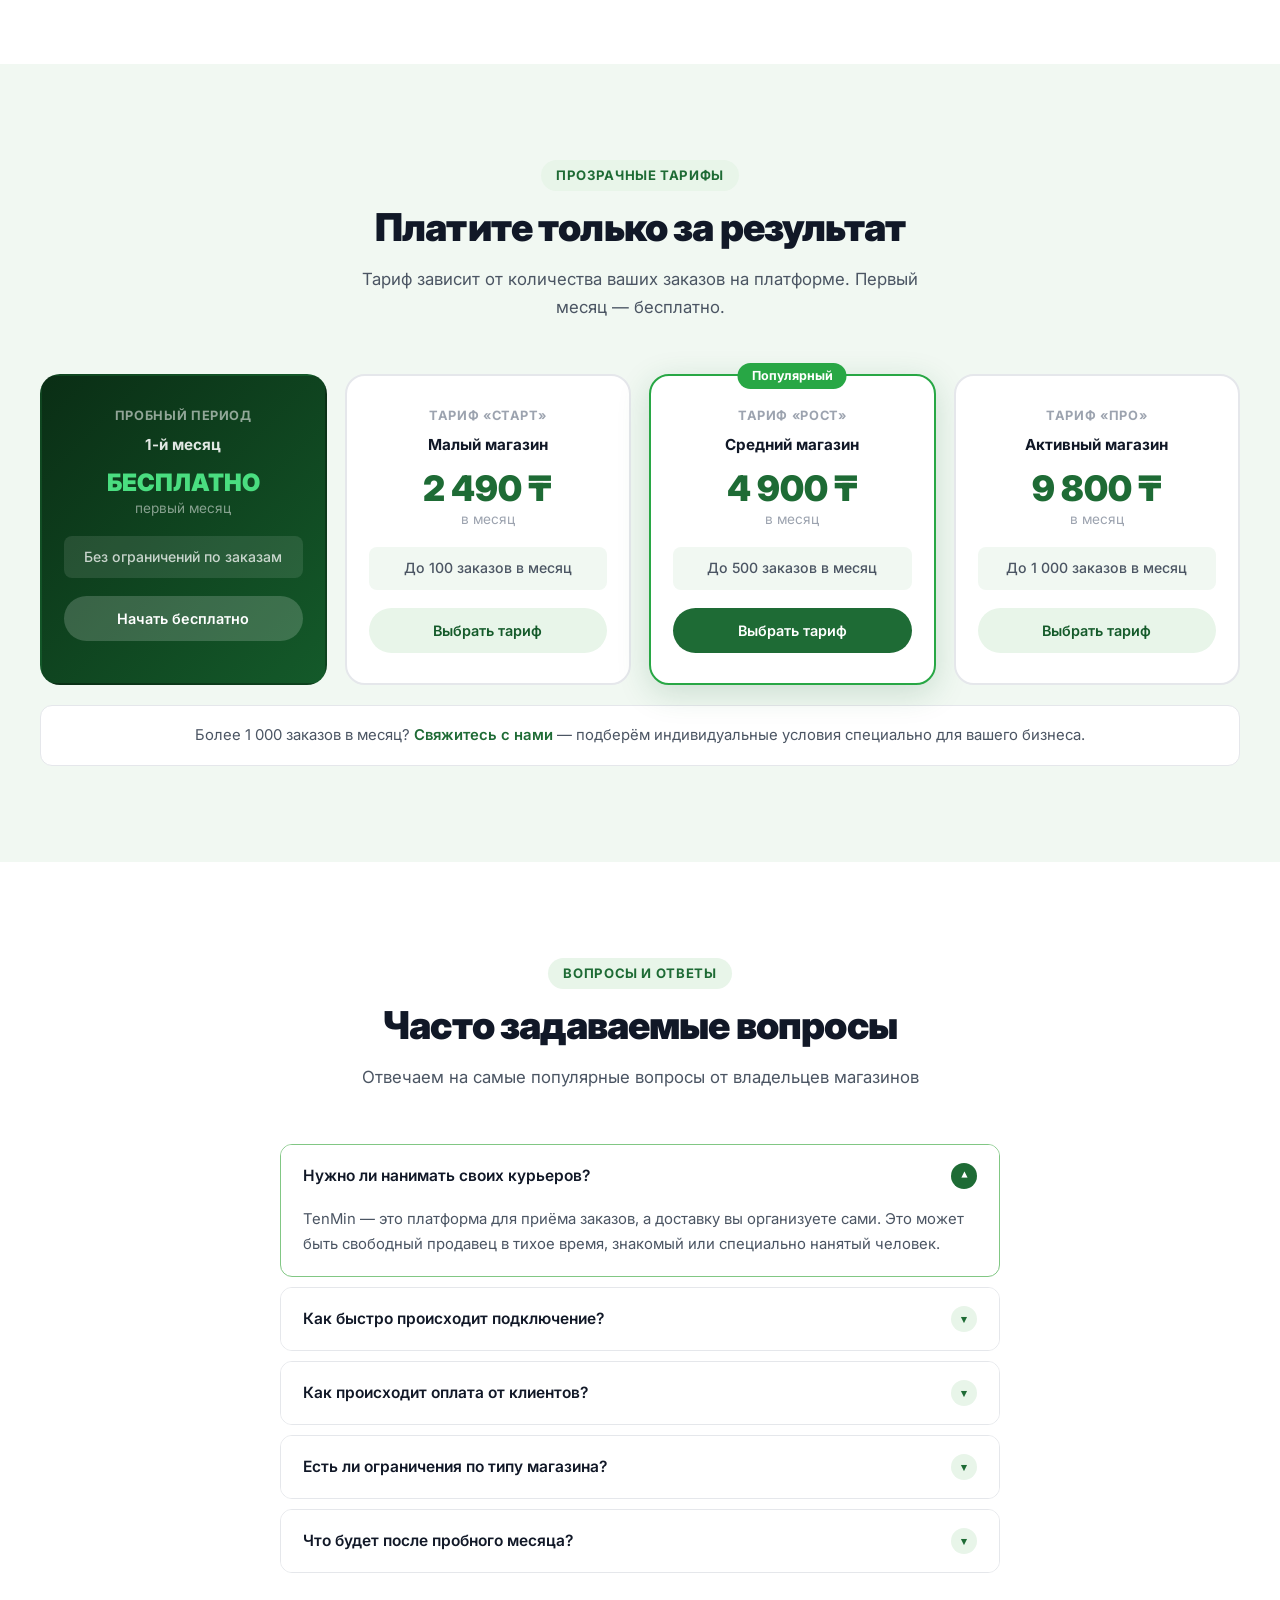
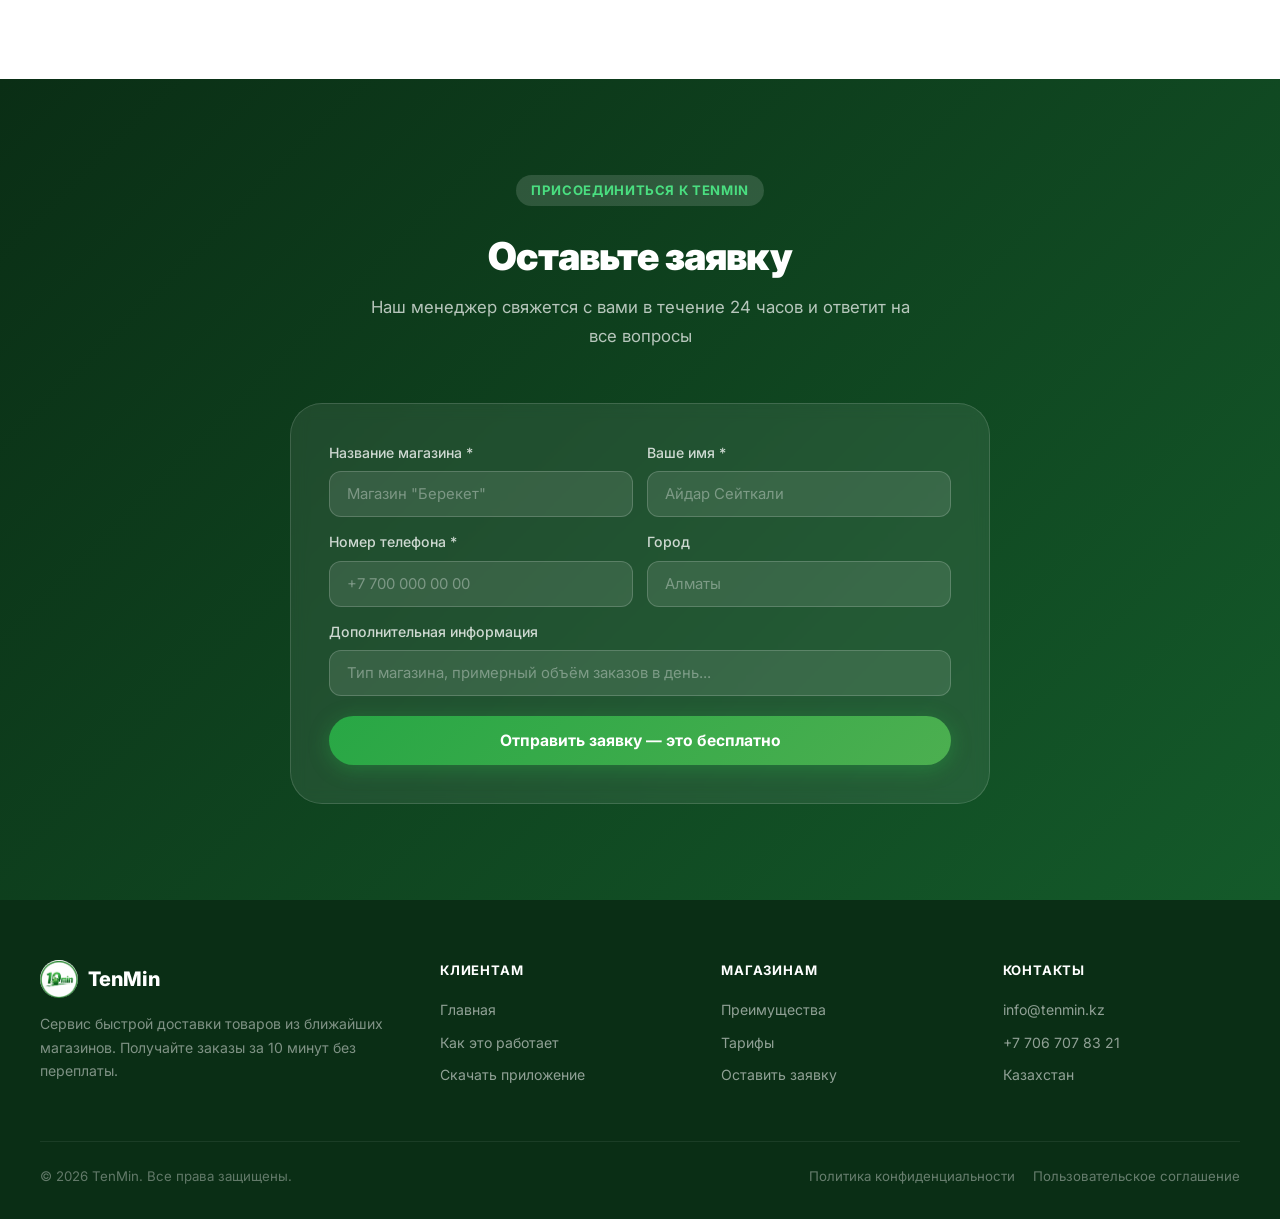
==== commit d99474e2: "fix" ====
--- a/for-stores.html
+++ b/for-stores.html
@@ -3,16 +3,16 @@
 <head>
   <meta charset="UTF-8">
   <meta name="viewport" content="width=device-width, initial-scale=1.0">
-  <title>Для магазинов — TenMin | Зарабатывайте до 300 000 ₸ в месяц</title>
-  <meta name="description" content="Подключите ваш магазин к TenMin — платформе для приёма заказов на доставку. Ваш курьер зарабатывает до 300 000 ₸ в месяц. Обгоните конкурентов. Первый месяц бесплатно.">
-  <meta name="keywords" content="подключить магазин к доставке, партнёрство TenMin, доставка для магазина, увеличить продажи, заработок на доставке Казахстан">
+  <title>Для магазинов — TenMin | Запустите доставку и увеличьте выручку</title>
+  <meta name="description" content="Подключите магазин к TenMin — платформе приёма и обработки онлайн-заказов на доставку. Первый месяц бесплатно, подключение за 1 день, без скрытых комиссий.">
+  <meta name="keywords" content="подключить магазин к доставке, TenMin для магазинов, онлайн-заказы доставка, платформа доставки Казахстан, увеличить выручку магазина">
   <meta name="robots" content="index, follow">
-  <meta property="og:title" content="Для магазинов — TenMin | До 300 000 ₸ в месяц">
-  <meta property="og:description" content="Зарабатывайте до 300 000 ₸ в месяц, подключив ваш магазин к TenMin. Готовая доставка, новые клиенты. Первый месяц бесплатно.">
+  <meta property="og:title" content="Для магазинов — TenMin | Доставка и онлайн-заказы">
+  <meta property="og:description" content="Готовое решение для приёма заказов на доставку. Первый месяц бесплатно, подключение за 1 день.">
   <meta property="og:type" content="website">
-  <meta property="og:image" content="logo%20.png">
+  <meta property="og:image" content="logo.png">
   <meta name="twitter:card" content="summary_large_image">
-  <link rel="icon" type="image/png" href="logo%20.png">
+  <link rel="icon" type="image/png" href="logo.png">
   <link rel="preconnect" href="https://fonts.googleapis.com">
   <link rel="preconnect" href="https://fonts.gstatic.com" crossorigin>
   <link href="https://fonts.googleapis.com/css2?family=Inter:wght@400;500;600;700;800;900&display=swap" rel="stylesheet">
@@ -22,7 +22,7 @@
     "@context": "https://schema.org",
     "@type": "Service",
     "name": "TenMin для магазинов",
-    "description": "Платформа для приёма онлайн-заказов на доставку. Курьер магазина зарабатывает до 300 000 тенге в месяц. Обгоните конкурентов — предлагайте доставку.",
+    "description": "Платформа для приёма и обработки онлайн-заказов на доставку. Первый месяц бесплатно, подключение за 1 день.",
     "provider": { "@type": "Organization", "name": "TenMin" },
     "offers": [
       { "@type": "Offer", "name": "1-й месяц бесплатно", "price": "0", "priceCurrency": "KZT" },
@@ -82,7 +82,7 @@
     <div class="hero-trust" style="justify-content:center;margin-top:34px" role="list">
       <div class="hero-trust-item" role="listitem"><span class="check">✓</span><span>Первый месяц бесплатно</span></div>
       <div class="hero-trust-item" role="listitem"><span class="check">✓</span><span>Без скрытых комиссий</span></div>
-      <div class="hero-trust-item" role="listitem"><span class="check">✓</span><span>Подключение за 3 дня</span></div>
+      <div class="hero-trust-item" role="listitem"><span class="check">✓</span><span>Подключение за 1 день</span></div>
     </div>
   </div>
 </header>
@@ -218,7 +218,7 @@
       <article class="ss-card">
         <div class="ss-icon" aria-hidden="true">⚙️</div>
         <h3>Подключение магазина</h3>
-        <p>Мы поможем добавить ваш магазин и товары в приложение, настроим приём заказов и обучим персонал — займёт 1–3 дня</p>
+        <p>Мы поможем добавить ваш магазин и товары в приложение, настроим приём заказов и обучим персонал — займёт 1 день</p>
       </article>
       <article class="ss-card">
         <div class="ss-icon" aria-hidden="true">💰</div>
@@ -407,7 +407,7 @@
     <div class="footer-top">
       <div>
         <div class="f-brand">
-          <img src="logo%20.png" alt="TenMin" width="38" height="38">
+          <img src="logo.png" alt="TenMin" width="38" height="38">
           <span>TenMin</span>
         </div>
         <p class="f-tagline">Сервис быстрой доставки товаров из ближайших магазинов. Получайте заказы за 10 минут без переплаты.</p>
@@ -486,7 +486,7 @@
   });
 
   // После деплоя воркера вставь сюда его URL:
-  const WORKER_URL = 'СЮДА_URL_ВОРКЕРА'; // пример: https://tenmin-form.ivanov.workers.dev
+  const WORKER_URL = 'https://tenmin-form.daurenotarbai-00.workers.dev';
 
   document.getElementById('contactForm').addEventListener('submit', async function(e) {
     e.preventDefault();
